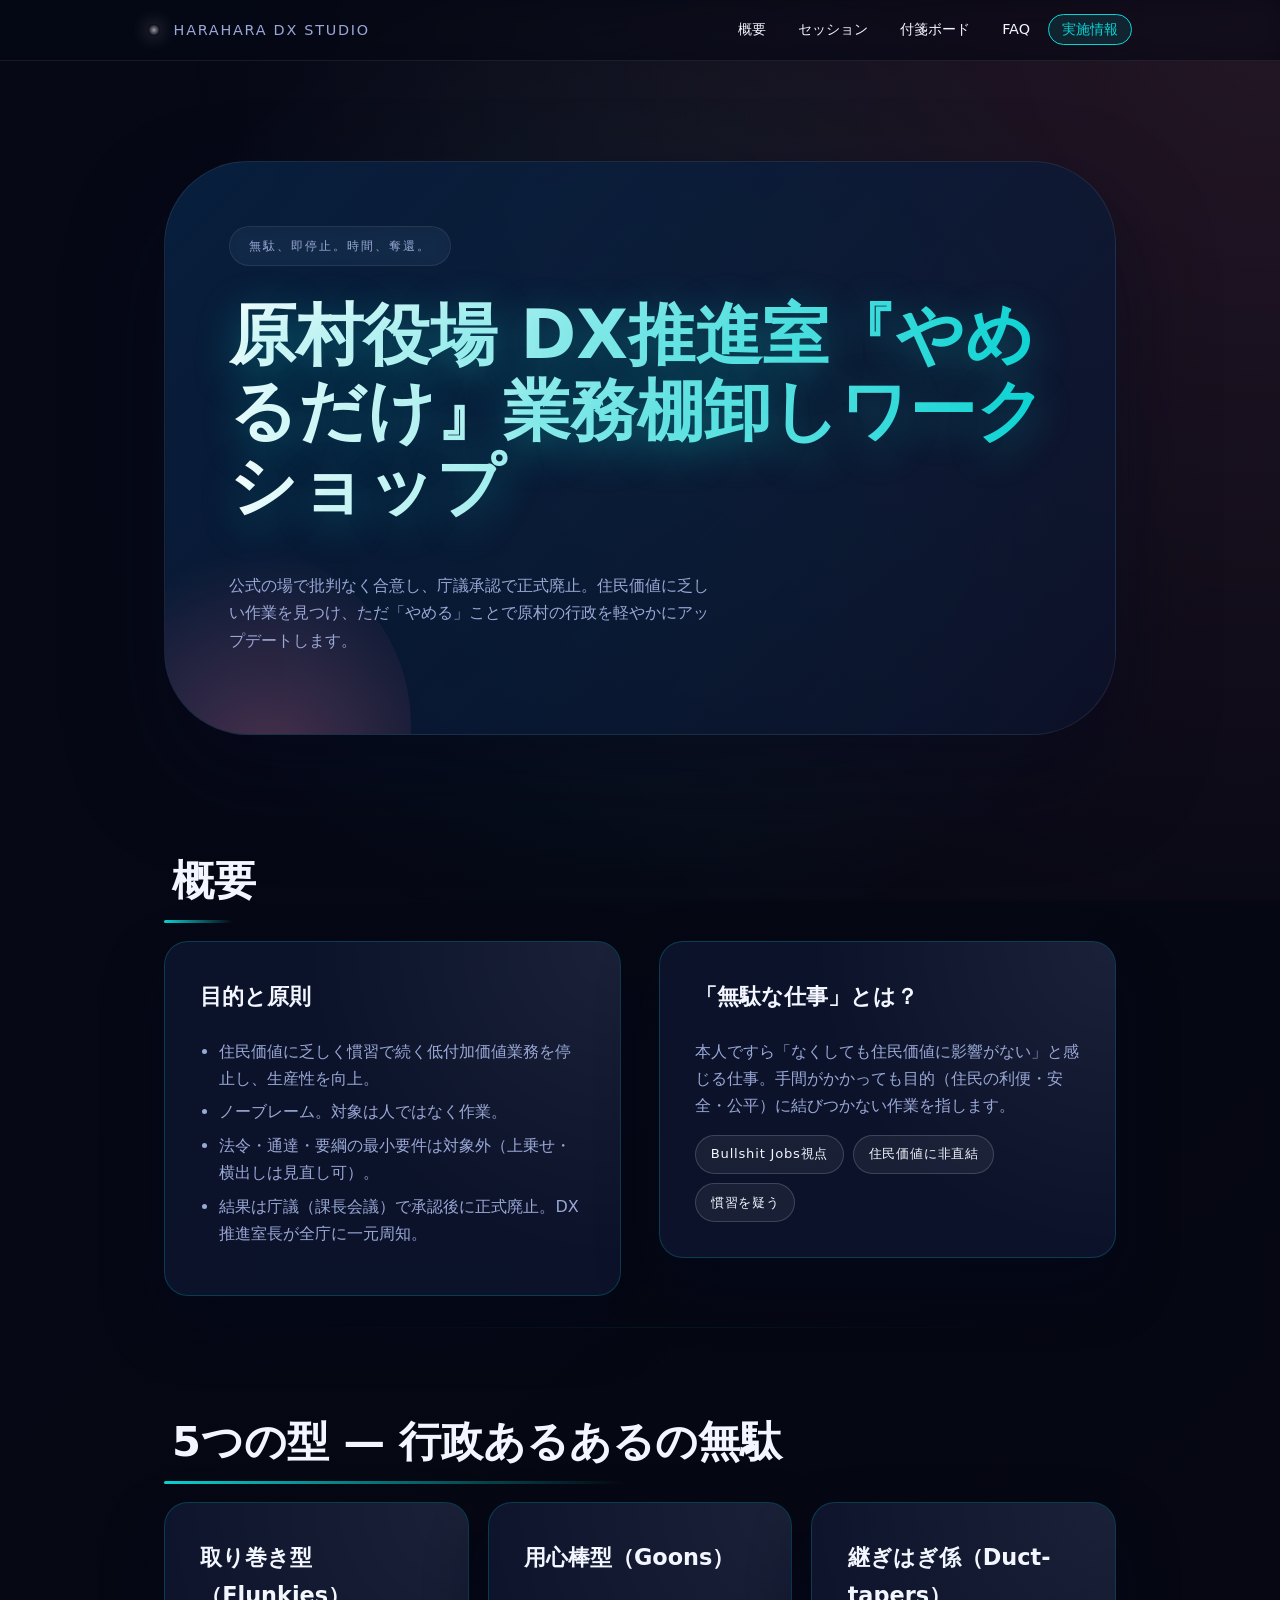
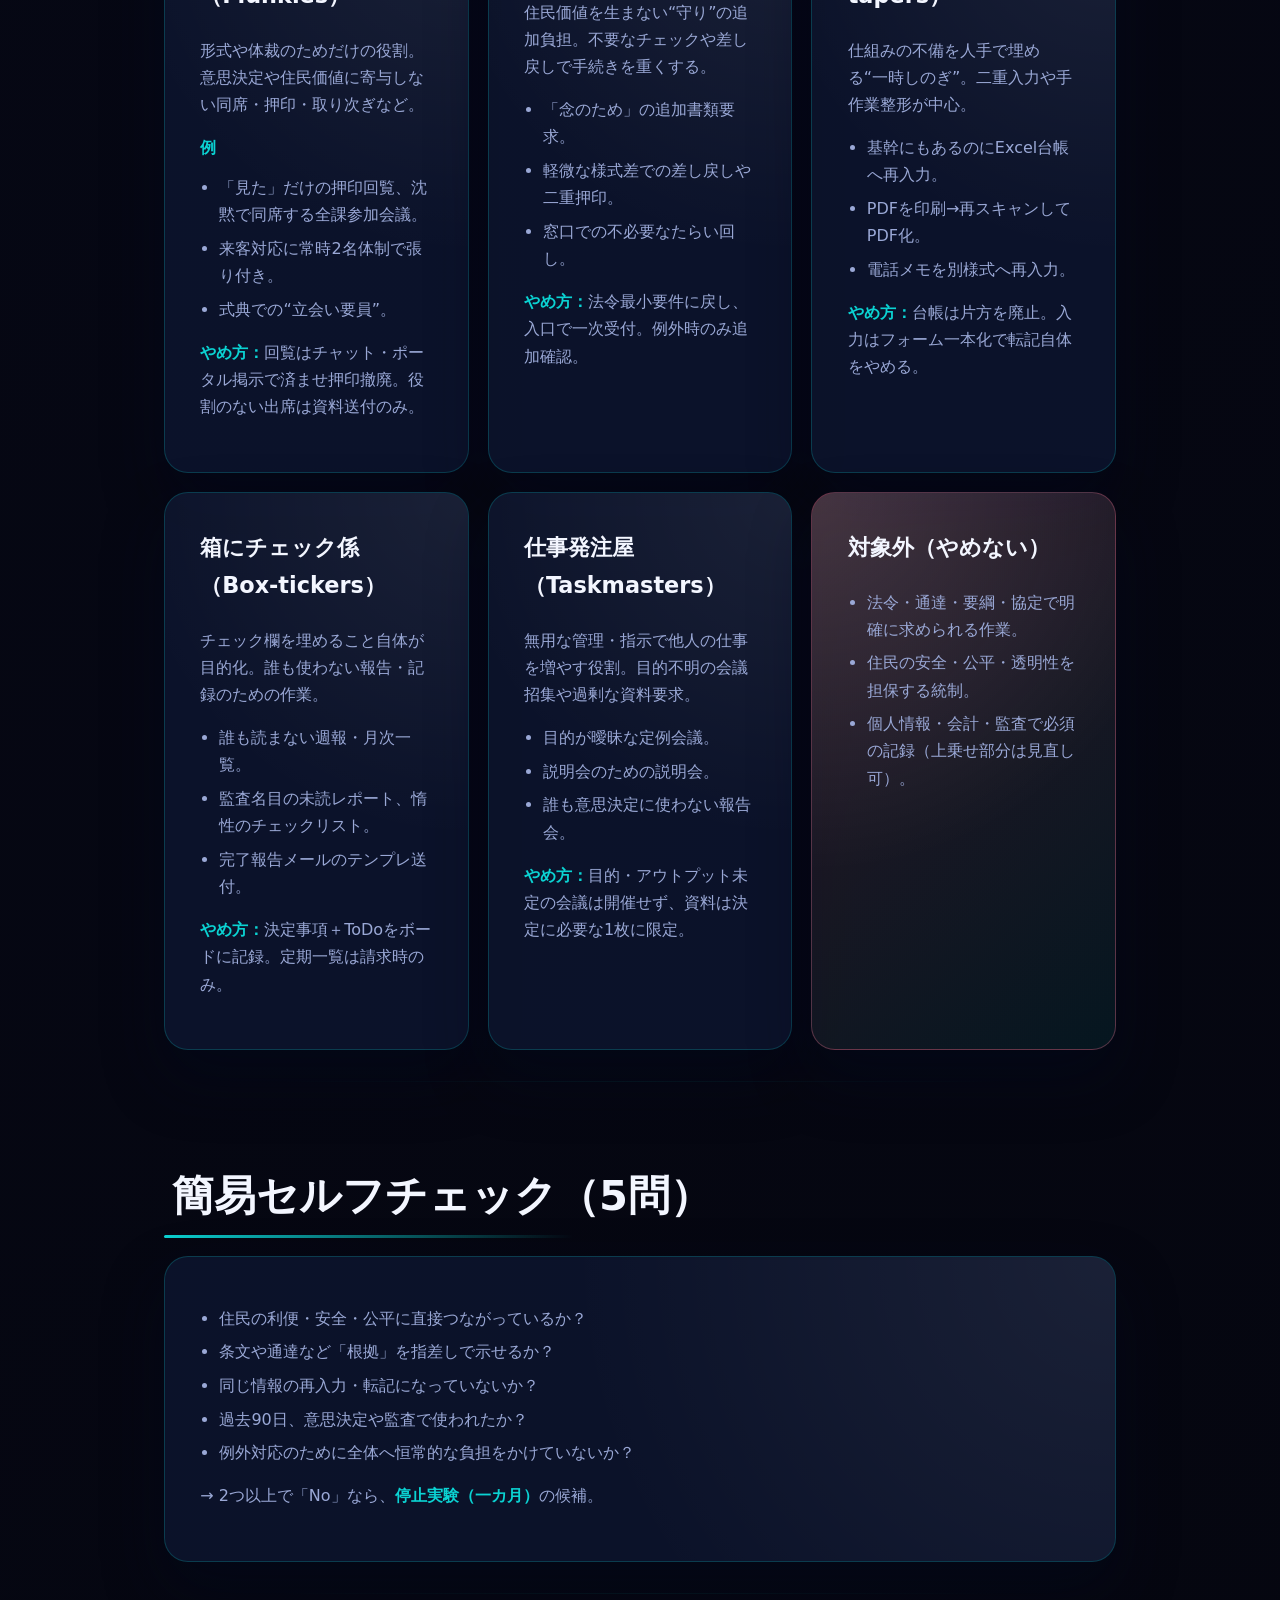
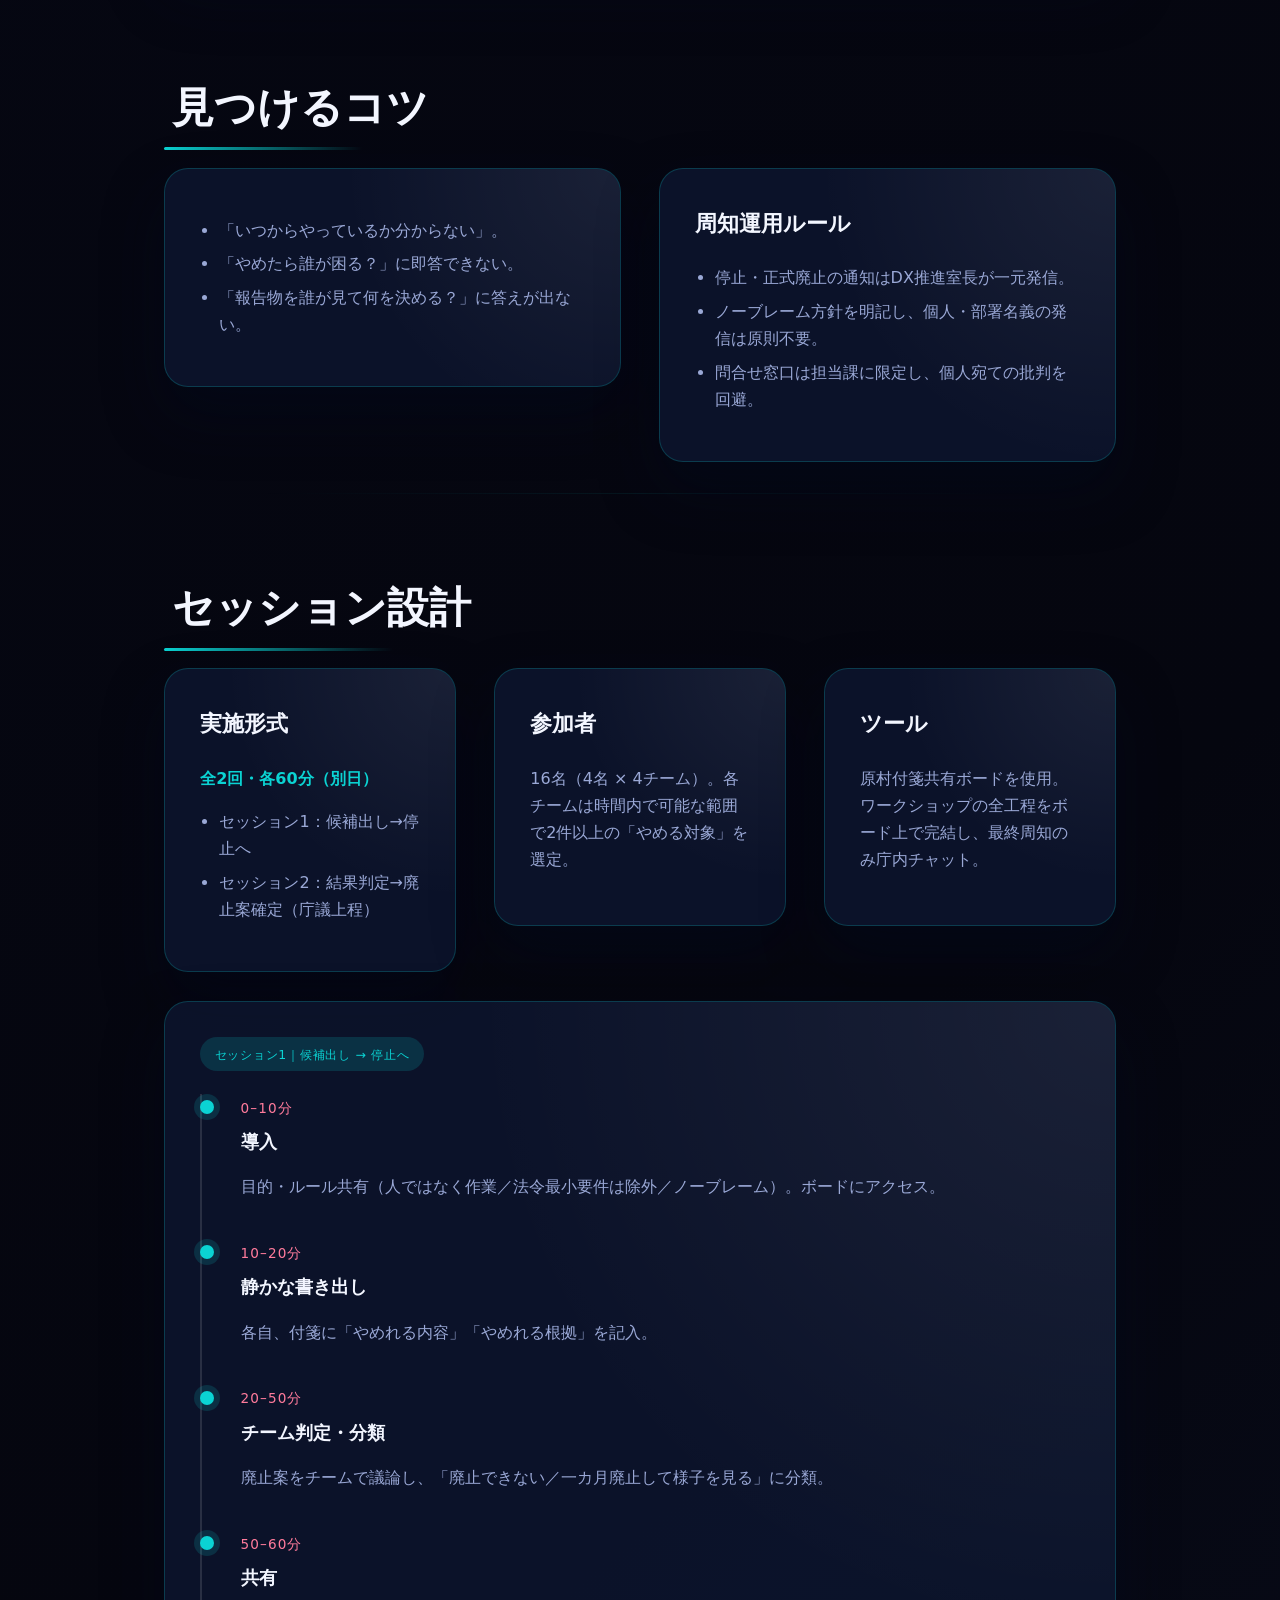
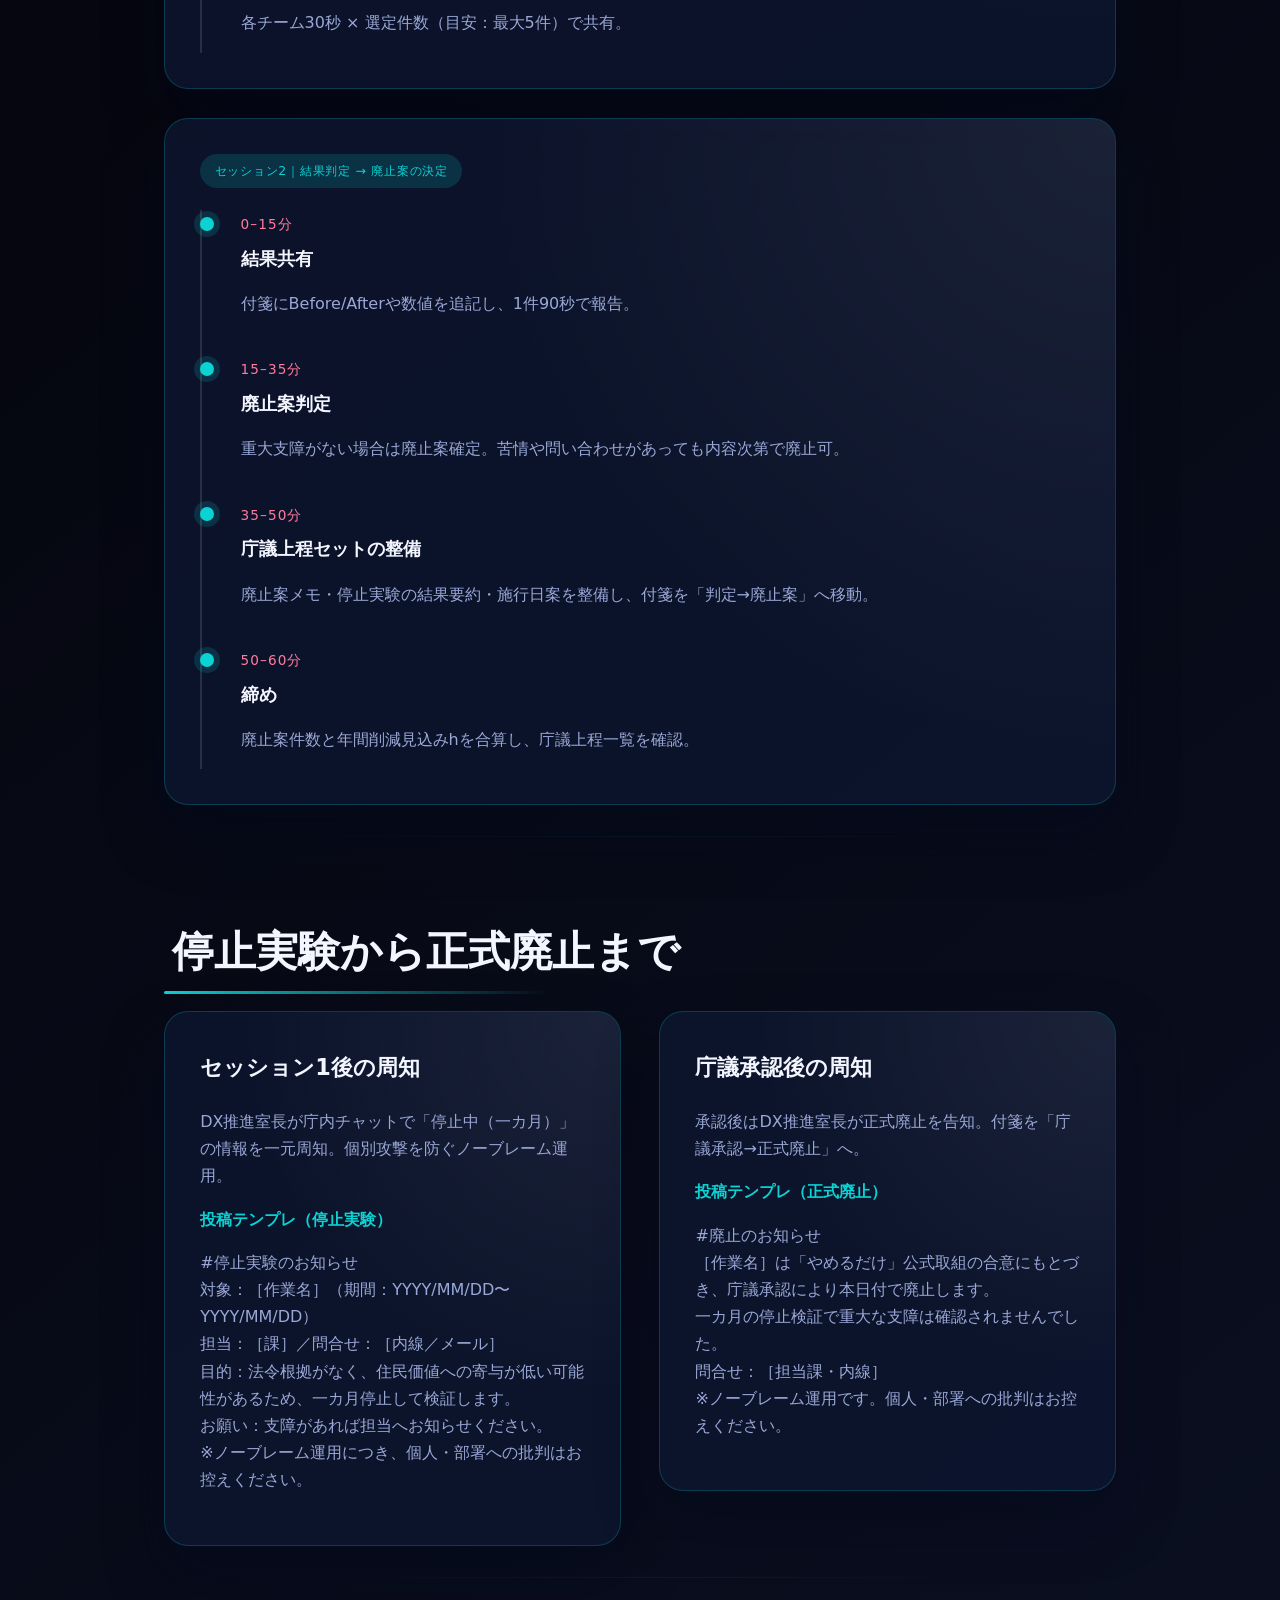
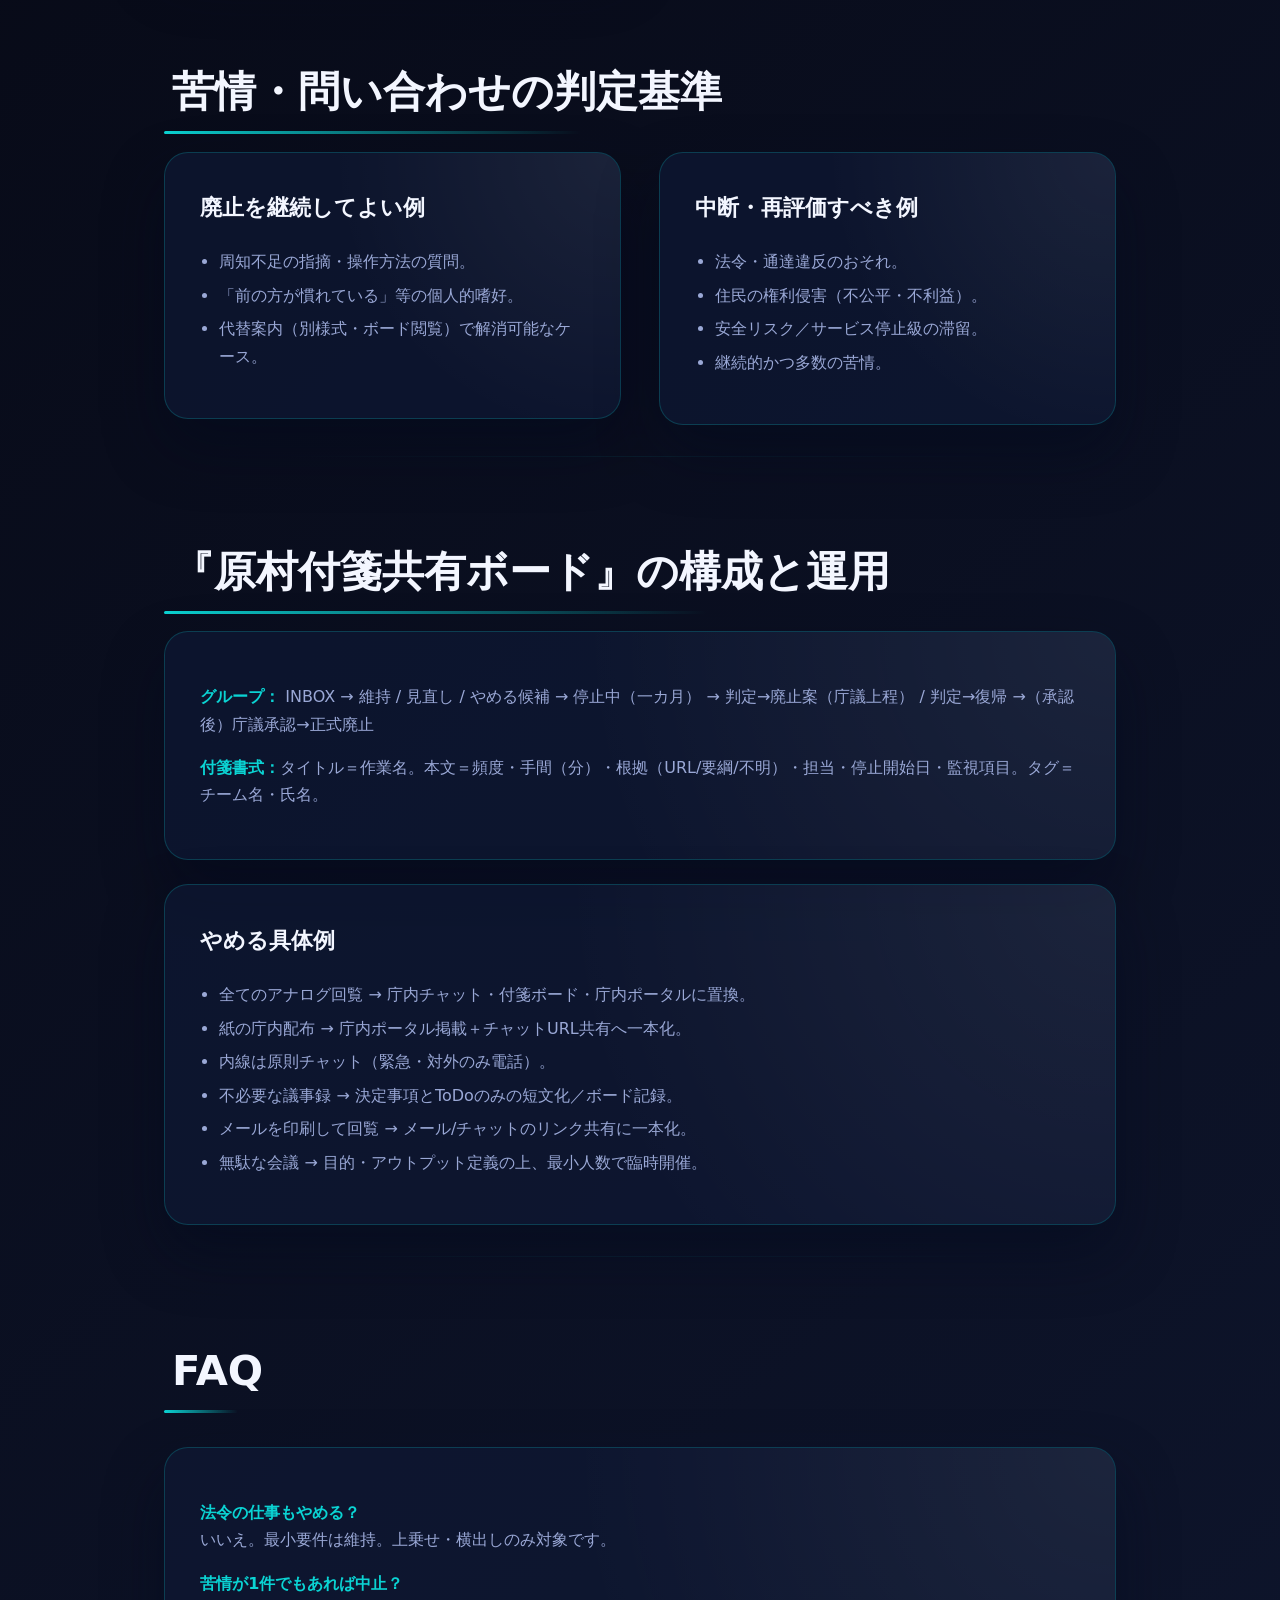
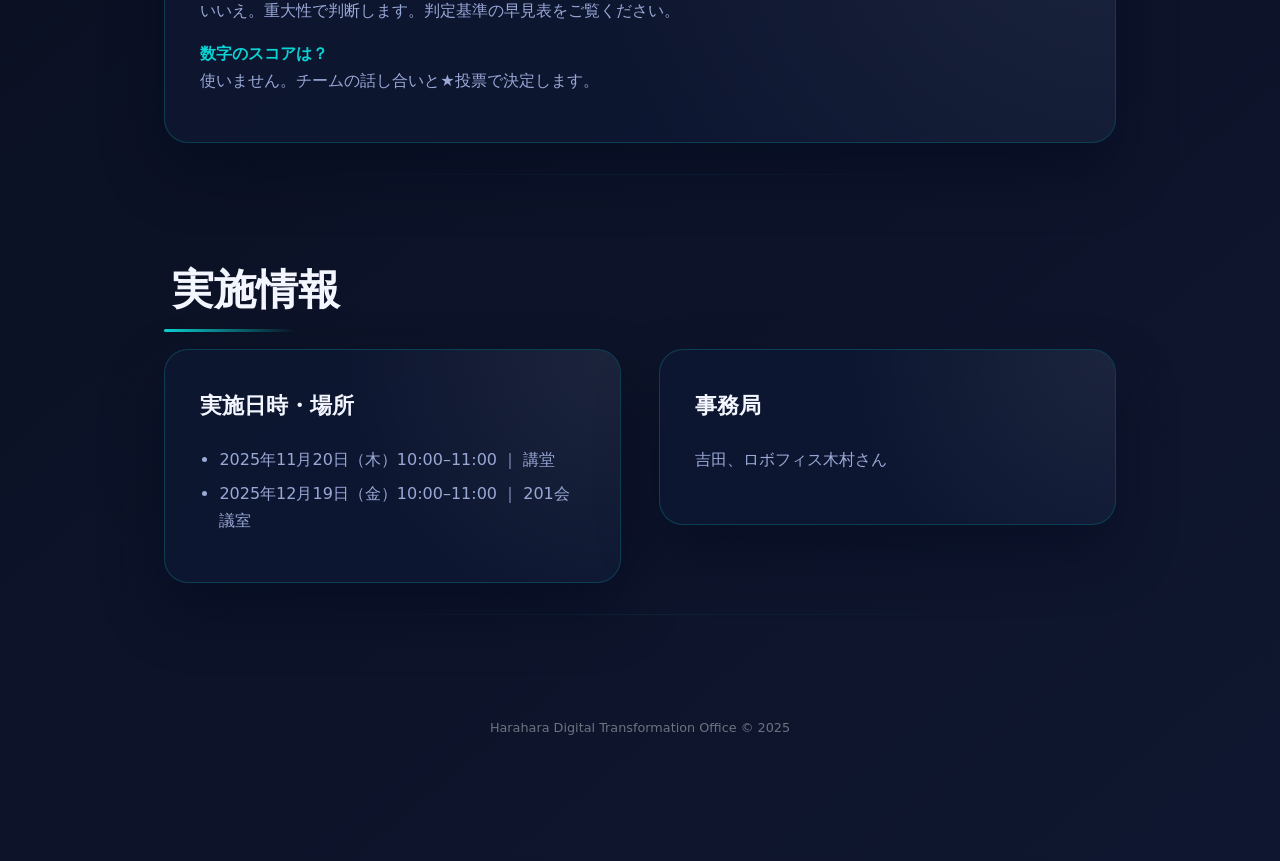
==== index.html @ 48c383c1 "Remove external font dependencies for offline use" ====
<!DOCTYPE html>
<html lang="ja">
<head>
  <meta charset="UTF-8" />
  <meta name="viewport" content="width=device-width, initial-scale=1.0" />
  <title>原村役場 DX推進室｜『やめるだけ』業務棚卸しワークショップ</title>
  <style>
    :root {
      color-scheme: light;
      --bg: #060816;
      --bg-alt: #0f1730;
      --accent: #0bd3d3;
      --accent-soft: rgba(11, 211, 211, 0.14);
      --highlight: #ff7b9c;
      --text-primary: #f3f6ff;
      --text-muted: #9aa8d6;
      --card-bg: rgba(14, 24, 52, 0.72);
      --card-border: rgba(11, 211, 211, 0.22);
      --section-gap: clamp(3rem, 6vw, 6rem);
      --glow: rgba(11, 211, 211, 0.35);
      --hero-radius: clamp(36px, 8vw, 84px);
      font-family: 'BIZ UDGothic', 'Noto Sans JP', 'Hiragino Sans', 'Hiragino Kaku Gothic ProN', 'Yu Gothic', 'YuGothic', 'Meiryo', system-ui, sans-serif;
    }

    * {
      box-sizing: border-box;
    }

    body {
      margin: 0;
      background: linear-gradient(140deg, var(--bg) 0%, #05060f 50%, var(--bg-alt) 100%);
      color: var(--text-primary);
      min-height: 100vh;
      line-height: 1.7;
      overflow-x: hidden;
      position: relative;
      scroll-behavior: smooth;
      isolation: isolate;
    }

    body::before,
    body::after {
      content: "";
      position: fixed;
      inset: 0;
      background: radial-gradient(circle at center, rgba(11, 211, 211, 0.16), transparent 65%);
      opacity: 0.6;
      pointer-events: none;
      animation: panGradient 28s ease-in-out infinite;
      mix-blend-mode: screen;
      z-index: -1;
    }

    body::after {
      background: radial-gradient(circle at top right, rgba(255, 123, 156, 0.2), transparent 70%);
      animation-direction: reverse;
    }

    header {
      position: sticky;
      top: 0;
      z-index: 30;
      backdrop-filter: blur(14px);
      background: rgba(5, 7, 20, 0.72);
      border-bottom: 1px solid rgba(255, 255, 255, 0.08);
      transition: background 0.4s ease;
    }

    header::after {
      content: "";
      position: absolute;
      left: 0;
      bottom: 0;
      height: 2px;
      width: var(--scroll-progress, 0%);
      background: linear-gradient(90deg, rgba(11, 211, 211, 0.5), rgba(255, 123, 156, 0.6));
      transition: width 0.2s ease;
    }

    .nav {
      max-width: 1080px;
      margin: 0 auto;
      padding: 1.1rem clamp(1.5rem, 4vw, 3rem);
      display: flex;
      justify-content: space-between;
      align-items: center;
      gap: 1.5rem;
      font-size: 0.9rem;
    }

    .nav span {
      letter-spacing: 0.12em;
      text-transform: uppercase;
      color: var(--text-muted);
      position: relative;
      padding-left: 1.6rem;
    }

    .nav span::before {
      content: "";
      position: absolute;
      width: 12px;
      height: 12px;
      border-radius: 50%;
      left: 0;
      top: 50%;
      transform: translateY(-50%);
      background: radial-gradient(circle, rgba(255, 255, 255, 0.6), transparent 70%);
      box-shadow: 0 0 18px rgba(255, 255, 255, 0.4);
      animation: pulse 3s ease-in-out infinite;
    }

    .nav a {
      color: var(--text-primary);
      text-decoration: none;
      border: 1px solid transparent;
      padding: 0.4rem 0.8rem;
      border-radius: 999px;
      position: relative;
      transition: border 0.3s, color 0.3s, background 0.3s, transform 0.3s;
    }

    .nav a:hover,
    .nav a:focus-visible,
    .nav a.active {
      border-color: var(--accent);
      background: rgba(11, 211, 211, 0.12);
      color: var(--accent);
      transform: translateY(-2px);
    }

    main {
      max-width: 1080px;
      margin: 0 auto;
      padding: clamp(2rem, 6vw, 4rem) clamp(1.5rem, 6vw, 4rem);
      position: relative;
    }

    .hero {
      display: grid;
      gap: 2rem;
      margin-top: clamp(1rem, 4vh, 3rem);
      padding: clamp(2.4rem, 6vw, 4rem);
      border-radius: var(--hero-radius);
      background: linear-gradient(135deg, rgba(8, 35, 68, 0.85), rgba(12, 20, 48, 0.65));
      border: 1px solid rgba(255, 255, 255, 0.08);
      box-shadow: 0 45px 90px rgba(5, 10, 30, 0.52);
      position: relative;
      overflow: hidden;
      isolation: isolate;
    }

    .hero::before,
    .hero::after {
      content: "";
      position: absolute;
      border-radius: 50%;
      filter: blur(0px);
      opacity: 0.65;
      z-index: -1;
      animation: orbFloat 16s ease-in-out infinite;
    }

    .hero::before {
      width: clamp(160px, 40vw, 320px);
      height: clamp(160px, 40vw, 320px);
      background: radial-gradient(circle at 30% 30%, rgba(11, 211, 211, 0.5), transparent 70%);
      top: -18%;
      right: -5%;
    }

    .hero::after {
      width: clamp(200px, 50vw, 360px);
      height: clamp(200px, 50vw, 360px);
      background: radial-gradient(circle at 60% 60%, rgba(255, 123, 156, 0.4), transparent 70%);
      bottom: -30%;
      left: -12%;
      animation-direction: reverse;
    }

    .hero h1 {
      font-size: clamp(2.6rem, 6vw, 4.2rem);
      line-height: 1.12;
      margin: 0;
      background: linear-gradient(90deg, #fff, var(--accent), #6ef9ff, #fff);
      background-clip: text;
      -webkit-background-clip: text;
      color: transparent;
      text-shadow: 0 10px 40px rgba(11, 211, 211, 0.38);
      background-size: 300%;
      animation: shimmer 12s ease-in-out infinite;
    }

    .hero p {
      max-width: 48ch;
      color: var(--text-muted);
    }

    .hero .tagline {
      display: inline-flex;
      align-items: center;
      gap: 0.8rem;
      padding: 0.55rem 1.2rem;
      border-radius: 999px;
      background: rgba(255, 255, 255, 0.04);
      border: 1px solid rgba(255, 255, 255, 0.08);
      width: fit-content;
      backdrop-filter: blur(6px);
      letter-spacing: 0.16em;
      font-size: 0.78rem;
      text-transform: uppercase;
      color: var(--text-muted);
      position: relative;
      overflow: hidden;
    }

    .hero .tagline::after {
      content: "";
      position: absolute;
      inset: 0;
      background: linear-gradient(120deg, transparent 0%, rgba(255, 255, 255, 0.3) 50%, transparent 100%);
      transform: translateX(-100%);
      animation: sweep 4s cubic-bezier(0.4, 0, 0.2, 1) infinite;
    }

    section {
      margin-top: var(--section-gap);
      position: relative;
    }

    section::before {
      content: "";
      position: absolute;
      inset: auto 10% -2rem 10%;
      height: 1px;
      background: linear-gradient(90deg, transparent, rgba(11, 211, 211, 0.2), transparent);
      opacity: 0.4;
    }

    section.hero::before {
      display: none;
    }

    section h2 {
      margin-bottom: 1.5rem;
      font-size: clamp(1.8rem, 4vw, 2.6rem);
      position: relative;
      display: inline-block;
      padding-left: clamp(0rem, 2vw, 0.5rem);
    }

    section h2::after {
      content: "";
      position: absolute;
      left: 0;
      bottom: -0.4rem;
      width: 75%;
      height: 3px;
      border-radius: 999px;
      background: linear-gradient(90deg, var(--accent), transparent);
    }

    .grid {
      display: grid;
      gap: clamp(1.4rem, 3vw, 2.4rem);
    }

    .two-col {
      grid-template-columns: repeat(auto-fit, minmax(280px, 1fr));
      align-items: start;
    }

    .card {
      background: var(--card-bg);
      border: 1px solid var(--card-border);
      border-radius: 24px;
      padding: clamp(1.6rem, 3vw, 2.2rem);
      box-shadow: 0 28px 60px rgba(3, 9, 28, 0.45);
      position: relative;
      overflow: hidden;
      isolation: isolate;
      transition: transform 0.6s cubic-bezier(0.22, 1, 0.36, 1), border-color 0.4s ease, box-shadow 0.6s ease;
    }

    .card::before {
      content: "";
      position: absolute;
      inset: 0;
      background: radial-gradient(circle at top right, rgba(255, 255, 255, 0.08), transparent 55%);
      opacity: 0.8;
      z-index: -1;
      transition: opacity 0.4s ease;
    }

    .card h3 {
      margin-top: 0;
      font-size: 1.4rem;
    }

    .card p,
    .card li {
      color: var(--text-muted);
    }

    .card:hover,
    .card:focus-within {
      transform: translateY(-8px);
      border-color: rgba(11, 211, 211, 0.4);
      box-shadow: 0 35px 80px rgba(4, 16, 45, 0.6);
    }

    .card:hover::before,
    .card:focus-within::before {
      opacity: 1;
    }

    .tagline strong,
    strong {
      color: var(--accent);
      font-weight: 700;
    }

    ul {
      padding-left: 1.2rem;
      margin: 0.8rem 0;
    }

    li + li {
      margin-top: 0.4rem;
    }

    .pill-list {
      display: flex;
      flex-wrap: wrap;
      gap: 0.6rem;
      margin-top: 1rem;
    }

    .pill {
      padding: 0.45rem 0.9rem;
      border-radius: 999px;
      border: 1px solid rgba(255, 255, 255, 0.16);
      background: rgba(255, 255, 255, 0.06);
      font-size: 0.82rem;
      color: var(--text-primary);
      letter-spacing: 0.06em;
    }

    .timeline {
      position: relative;
      padding-left: 1.8rem;
      border-left: 2px solid rgba(255, 255, 255, 0.12);
      display: grid;
      gap: 1.4rem;
    }

    .timeline-item h4 {
      margin: 0;
      font-size: 1.15rem;
    }

    .timeline-item time {
      display: inline-block;
      margin-bottom: 0.4rem;
      color: var(--highlight);
      font-size: 0.85rem;
      letter-spacing: 0.08em;
    }

    .timeline-item::before {
      content: "";
      position: absolute;
      left: calc(-1.95rem);
      margin-top: 0.4rem;
      width: 14px;
      height: 14px;
      border-radius: 50%;
      background: var(--accent);
      box-shadow: 0 0 0 6px rgba(11, 211, 211, 0.15);
    }

    .timeline-item {
      position: relative;
      padding-left: 0.6rem;
    }

    .highlight-card {
      border: 1px solid rgba(255, 123, 156, 0.3);
      background: linear-gradient(140deg, rgba(255, 123, 156, 0.15), rgba(11, 211, 211, 0.08));
    }

    .highlight-card::before {
      background: radial-gradient(circle at top left, rgba(255, 255, 255, 0.16), transparent 60%);
    }

    .list-grid {
      display: grid;
      gap: 1.2rem;
      grid-template-columns: repeat(auto-fit, minmax(260px, 1fr));
    }

    .badge {
      display: inline-flex;
      align-items: center;
      gap: 0.5rem;
      background: rgba(11, 211, 211, 0.16);
      color: var(--accent);
      border-radius: 999px;
      padding: 0.4rem 0.9rem;
      font-size: 0.78rem;
      letter-spacing: 0.06em;
      text-transform: uppercase;
    }

    .faq dt {
      font-weight: 600;
      color: var(--accent);
      margin-top: 1rem;
    }

    .faq dd {
      margin-left: 0;
      color: var(--text-muted);
      margin-bottom: 0.8rem;
    }

    .reveal {
      opacity: 0;
      transform: translateY(24px) scale(0.98);
      transition: opacity 0.8s ease, transform 0.8s ease;
    }

    .reveal.show {
      opacity: 1;
      transform: translateY(0) scale(1);
    }

    .footer {
      margin-top: var(--section-gap);
      padding: 2.8rem 0;
      text-align: center;
      color: rgba(255, 255, 255, 0.4);
      font-size: 0.8rem;
    }

    @keyframes shimmer {
      0% {
        background-position: 0% 50%;
      }
      50% {
        background-position: 100% 50%;
      }
      100% {
        background-position: 0% 50%;
      }
    }

    @keyframes sweep {
      0%,
      70% {
        transform: translateX(-100%);
      }
      80% {
        transform: translateX(0%);
      }
      100% {
        transform: translateX(100%);
      }
    }

    @keyframes pulse {
      0%,
      100% {
        transform: translateY(-50%) scale(1);
        opacity: 0.85;
      }
      50% {
        transform: translateY(-50%) scale(1.25);
        opacity: 1;
      }
    }

    @keyframes orbFloat {
      0%,
      100% {
        transform: translate3d(0, 0, 0) scale(1);
      }
      40% {
        transform: translate3d(6%, -4%, 0) scale(1.05);
      }
      70% {
        transform: translate3d(-4%, 6%, 0) scale(0.95);
      }
    }

    @keyframes panGradient {
      0% {
        transform: translate3d(-6%, -4%, 0) scale(1.05);
        opacity: 0.45;
      }
      50% {
        transform: translate3d(6%, 3%, 0) scale(1.1);
        opacity: 0.7;
      }
      100% {
        transform: translate3d(-4%, 5%, 0) scale(1.04);
        opacity: 0.5;
      }
    }

    @media (max-width: 640px) {
      header {
        position: static;
      }
      .nav {
        flex-direction: column;
        align-items: flex-start;
      }
      .timeline {
        border-left: none;
        padding-left: 0;
      }
      .timeline-item::before {
        display: none;
      }
    }

    @media (prefers-reduced-motion: reduce) {
      *,
      *::before,
      *::after {
        animation-duration: 0.01ms !important;
        animation-iteration-count: 1 !important;
        transition-duration: 0.01ms !important;
        scroll-behavior: auto !important;
      }
    }
  </style>
</head>
<body>
  <header>
    <div class="nav">
      <span>Harahara DX Studio</span>
      <nav>
        <a href="#overview">概要</a>
        <a href="#sessions">セッション</a>
        <a href="#board">付箋ボード</a>
        <a href="#faq">FAQ</a>
        <a href="#details">実施情報</a>
      </nav>
    </div>
  </header>
  <main>
    <section class="hero reveal" aria-labelledby="hero-title">
      <div class="tagline">無駄、即停止。時間、奪還。</div>
      <h1 id="hero-title">原村役場 DX推進室『やめるだけ』業務棚卸しワークショップ</h1>
      <p>公式の場で批判なく合意し、庁議承認で正式廃止。住民価値に乏しい作業を見つけ、ただ「やめる」ことで原村の行政を軽やかにアップデートします。</p>
    </section>

    <section id="overview">
      <h2>概要</h2>
      <div class="grid two-col">
        <article class="card reveal">
          <h3>目的と原則</h3>
          <ul>
            <li>住民価値に乏しく慣習で続く低付加価値業務を停止し、生産性を向上。</li>
            <li>ノーブレーム。対象は人ではなく作業。</li>
            <li>法令・通達・要綱の最小要件は対象外（上乗せ・横出しは見直し可）。</li>
            <li>結果は庁議（課長会議）で承認後に正式廃止。DX推進室長が全庁に一元周知。</li>
          </ul>
        </article>
        <article class="card reveal">
          <h3>「無駄な仕事」とは？</h3>
          <p>本人ですら「なくしても住民価値に影響がない」と感じる仕事。手間がかかっても目的（住民の利便・安全・公平）に結びつかない作業を指します。</p>
          <div class="pill-list">
            <div class="pill">Bullshit Jobs視点</div>
            <div class="pill">住民価値に非直結</div>
            <div class="pill">慣習を疑う</div>
          </div>
        </article>
      </div>
    </section>

    <section>
      <h2>5つの型 — 行政あるあるの無駄</h2>
      <div class="list-grid">
        <article class="card reveal">
          <h3>取り巻き型（Flunkies）</h3>
          <p>形式や体裁のためだけの役割。意思決定や住民価値に寄与しない同席・押印・取り次ぎなど。</p>
          <strong>例</strong>
          <ul>
            <li>「見た」だけの押印回覧、沈黙で同席する全課参加会議。</li>
            <li>来客対応に常時2名体制で張り付き。</li>
            <li>式典での“立会い要員”。</li>
          </ul>
          <p><strong>やめ方：</strong>回覧はチャット・ポータル掲示で済ませ押印撤廃。役割のない出席は資料送付のみ。</p>
        </article>
        <article class="card reveal">
          <h3>用心棒型（Goons）</h3>
          <p>住民価値を生まない“守り”の追加負担。不要なチェックや差し戻しで手続きを重くする。</p>
          <ul>
            <li>「念のため」の追加書類要求。</li>
            <li>軽微な様式差での差し戻しや二重押印。</li>
            <li>窓口での不必要なたらい回し。</li>
          </ul>
          <p><strong>やめ方：</strong>法令最小要件に戻し、入口で一次受付。例外時のみ追加確認。</p>
        </article>
        <article class="card reveal">
          <h3>継ぎはぎ係（Duct-tapers）</h3>
          <p>仕組みの不備を人手で埋める“一時しのぎ”。二重入力や手作業整形が中心。</p>
          <ul>
            <li>基幹にもあるのにExcel台帳へ再入力。</li>
            <li>PDFを印刷→再スキャンしてPDF化。</li>
            <li>電話メモを別様式へ再入力。</li>
          </ul>
          <p><strong>やめ方：</strong>台帳は片方を廃止。入力はフォーム一本化で転記自体をやめる。</p>
        </article>
        <article class="card reveal">
          <h3>箱にチェック係（Box-tickers）</h3>
          <p>チェック欄を埋めること自体が目的化。誰も使わない報告・記録のための作業。</p>
          <ul>
            <li>誰も読まない週報・月次一覧。</li>
            <li>監査名目の未読レポート、惰性のチェックリスト。</li>
            <li>完了報告メールのテンプレ送付。</li>
          </ul>
          <p><strong>やめ方：</strong>決定事項＋ToDoをボードに記録。定期一覧は請求時のみ。</p>
        </article>
        <article class="card reveal">
          <h3>仕事発注屋（Taskmasters）</h3>
          <p>無用な管理・指示で他人の仕事を増やす役割。目的不明の会議招集や過剰な資料要求。</p>
          <ul>
            <li>目的が曖昧な定例会議。</li>
            <li>説明会のための説明会。</li>
            <li>誰も意思決定に使わない報告会。</li>
          </ul>
          <p><strong>やめ方：</strong>目的・アウトプット未定の会議は開催せず、資料は決定に必要な1枚に限定。</p>
        </article>
        <article class="card highlight-card reveal">
          <h3>対象外（やめない）</h3>
          <ul>
            <li>法令・通達・要綱・協定で明確に求められる作業。</li>
            <li>住民の安全・公平・透明性を担保する統制。</li>
            <li>個人情報・会計・監査で必須の記録（上乗せ部分は見直し可）。</li>
          </ul>
        </article>
      </div>
    </section>

    <section>
      <h2>簡易セルフチェック（5問）</h2>
      <article class="card reveal">
        <ul>
          <li>住民の利便・安全・公平に直接つながっているか？</li>
          <li>条文や通達など「根拠」を指差しで示せるか？</li>
          <li>同じ情報の再入力・転記になっていないか？</li>
          <li>過去90日、意思決定や監査で使われたか？</li>
          <li>例外対応のために全体へ恒常的な負担をかけていないか？</li>
        </ul>
        <p>→ 2つ以上で「No」なら、<strong>停止実験（一カ月）</strong>の候補。</p>
      </article>
    </section>

    <section>
      <h2>見つけるコツ</h2>
      <div class="grid two-col">
        <article class="card reveal">
          <ul>
            <li>「いつからやっているか分からない」。</li>
            <li>「やめたら誰が困る？」に即答できない。</li>
            <li>「報告物を誰が見て何を決める？」に答えが出ない。</li>
          </ul>
        </article>
        <article class="card reveal">
          <h3>周知運用ルール</h3>
          <ul>
            <li>停止・正式廃止の通知はDX推進室長が一元発信。</li>
            <li>ノーブレーム方針を明記し、個人・部署名義の発信は原則不要。</li>
            <li>問合せ窓口は担当課に限定し、個人宛ての批判を回避。</li>
          </ul>
        </article>
      </div>
    </section>

    <section id="sessions">
      <h2>セッション設計</h2>
      <div class="grid two-col">
        <article class="card reveal">
          <h3>実施形式</h3>
          <p><strong>全2回・各60分（別日）</strong></p>
          <ul>
            <li>セッション1：候補出し→停止へ</li>
            <li>セッション2：結果判定→廃止案確定（庁議上程）</li>
          </ul>
        </article>
        <article class="card reveal">
          <h3>参加者</h3>
          <p>16名（4名 × 4チーム）。各チームは時間内で可能な範囲で2件以上の「やめる対象」を選定。</p>
        </article>
        <article class="card reveal">
          <h3>ツール</h3>
          <p>原村付箋共有ボードを使用。ワークショップの全工程をボード上で完結し、最終周知のみ庁内チャット。</p>
        </article>
      </div>

      <div class="card reveal" style="margin-top:1.8rem;">
        <div class="badge">セッション1｜候補出し → 停止へ</div>
        <div class="timeline" style="margin-top:1.4rem;">
          <div class="timeline-item">
            <time>0–10分</time>
            <h4>導入</h4>
            <p>目的・ルール共有（人ではなく作業／法令最小要件は除外／ノーブレーム）。ボードにアクセス。</p>
          </div>
          <div class="timeline-item">
            <time>10–20分</time>
            <h4>静かな書き出し</h4>
            <p>各自、付箋に「やめれる内容」「やめれる根拠」を記入。</p>
          </div>
          <div class="timeline-item">
            <time>20–50分</time>
            <h4>チーム判定・分類</h4>
            <p>廃止案をチームで議論し、「廃止できない／一カ月廃止して様子を見る」に分類。</p>
          </div>
          <div class="timeline-item">
            <time>50–60分</time>
            <h4>共有</h4>
            <p>各チーム30秒 × 選定件数（目安：最大5件）で共有。</p>
          </div>
        </div>
      </div>

      <div class="card reveal" style="margin-top:1.8rem;">
        <div class="badge">セッション2｜結果判定 → 廃止案の決定</div>
        <div class="timeline" style="margin-top:1.4rem;">
          <div class="timeline-item">
            <time>0–15分</time>
            <h4>結果共有</h4>
            <p>付箋にBefore/Afterや数値を追記し、1件90秒で報告。</p>
          </div>
          <div class="timeline-item">
            <time>15–35分</time>
            <h4>廃止案判定</h4>
            <p>重大支障がない場合は廃止案確定。苦情や問い合わせがあっても内容次第で廃止可。</p>
          </div>
          <div class="timeline-item">
            <time>35–50分</time>
            <h4>庁議上程セットの整備</h4>
            <p>廃止案メモ・停止実験の結果要約・施行日案を整備し、付箋を「判定→廃止案」へ移動。</p>
          </div>
          <div class="timeline-item">
            <time>50–60分</time>
            <h4>締め</h4>
            <p>廃止案件数と年間削減見込みhを合算し、庁議上程一覧を確認。</p>
          </div>
        </div>
      </div>
    </section>

    <section>
      <h2>停止実験から正式廃止まで</h2>
      <div class="grid two-col">
        <article class="card reveal">
          <h3>セッション1後の周知</h3>
          <p>DX推進室長が庁内チャットで「停止中（一カ月）」の情報を一元周知。個別攻撃を防ぐノーブレーム運用。</p>
          <p><strong>投稿テンプレ（停止実験）</strong></p>
          <p>#停止実験のお知らせ<br />対象：［作業名］（期間：YYYY/MM/DD〜YYYY/MM/DD）<br />担当：［課］／問合せ：［内線／メール］<br />目的：法令根拠がなく、住民価値への寄与が低い可能性があるため、一カ月停止して検証します。<br />お願い：支障があれば担当へお知らせください。<br />※ノーブレーム運用につき、個人・部署への批判はお控えください。</p>
        </article>
        <article class="card reveal">
          <h3>庁議承認後の周知</h3>
          <p>承認後はDX推進室長が正式廃止を告知。付箋を「庁議承認→正式廃止」へ。</p>
          <p><strong>投稿テンプレ（正式廃止）</strong></p>
          <p>#廃止のお知らせ<br />［作業名］は「やめるだけ」公式取組の合意にもとづき、庁議承認により本日付で廃止します。<br />一カ月の停止検証で重大な支障は確認されませんでした。<br />問合せ：［担当課・内線］<br />※ノーブレーム運用です。個人・部署への批判はお控えください。</p>
        </article>
      </div>
    </section>

    <section>
      <h2>苦情・問い合わせの判定基準</h2>
      <div class="grid two-col">
        <article class="card reveal">
          <h3>廃止を継続してよい例</h3>
          <ul>
            <li>周知不足の指摘・操作方法の質問。</li>
            <li>「前の方が慣れている」等の個人的嗜好。</li>
            <li>代替案内（別様式・ボード閲覧）で解消可能なケース。</li>
          </ul>
        </article>
        <article class="card reveal">
          <h3>中断・再評価すべき例</h3>
          <ul>
            <li>法令・通達違反のおそれ。</li>
            <li>住民の権利侵害（不公平・不利益）。</li>
            <li>安全リスク／サービス停止級の滞留。</li>
            <li>継続的かつ多数の苦情。</li>
          </ul>
        </article>
      </div>
    </section>

    <section id="board">
      <h2>『原村付箋共有ボード』の構成と運用</h2>
      <div class="card reveal">
        <p><strong>グループ：</strong> INBOX → 維持 / 見直し / やめる候補 → 停止中（一カ月） → 判定→廃止案（庁議上程） / 判定→復帰 →（承認後）庁議承認→正式廃止</p>
        <p><strong>付箋書式：</strong>タイトル＝作業名。本文＝頻度・手間（分）・根拠（URL/要綱/不明）・担当・停止開始日・監視項目。タグ＝チーム名・氏名。</p>
      </div>
      <div class="card reveal" style="margin-top:1.5rem;">
        <h3>やめる具体例</h3>
        <ul>
          <li>全てのアナログ回覧 → 庁内チャット・付箋ボード・庁内ポータルに置換。</li>
          <li>紙の庁内配布 → 庁内ポータル掲載＋チャットURL共有へ一本化。</li>
          <li>内線は原則チャット（緊急・対外のみ電話）。</li>
          <li>不必要な議事録 → 決定事項とToDoのみの短文化／ボード記録。</li>
          <li>メールを印刷して回覧 → メール/チャットのリンク共有に一本化。</li>
          <li>無駄な会議 → 目的・アウトプット定義の上、最小人数で臨時開催。</li>
        </ul>
      </div>
    </section>

    <section id="faq">
      <h2>FAQ</h2>
      <dl class="faq card reveal">
        <dt>法令の仕事もやめる？</dt>
        <dd>いいえ。最小要件は維持。上乗せ・横出しのみ対象です。</dd>
        <dt>苦情が1件でもあれば中止？</dt>
        <dd>いいえ。重大性で判断します。判定基準の早見表をご覧ください。</dd>
        <dt>数字のスコアは？</dt>
        <dd>使いません。チームの話し合いと★投票で決定します。</dd>
      </dl>
    </section>

    <section id="details">
      <h2>実施情報</h2>
      <div class="grid two-col">
        <article class="card reveal">
          <h3>実施日時・場所</h3>
          <ul>
            <li>2025年11月20日（木）10:00–11:00 ｜ 講堂</li>
            <li>2025年12月19日（金）10:00–11:00 ｜ 201会議室</li>
          </ul>
        </article>
        <article class="card reveal">
          <h3>事務局</h3>
          <p>吉田、ロボフィス木村さん</p>
        </article>
      </div>
    </section>

    <footer class="footer">
      <p>Harahara Digital Transformation Office © 2025</p>
    </footer>
  </main>
  <script>
    const revealObserver = new IntersectionObserver(
      (entries) => {
        entries.forEach((entry) => {
          if (entry.isIntersecting) {
            entry.target.classList.add('show');
            revealObserver.unobserve(entry.target);
          }
        });
      },
      {
        threshold: 0.25,
        rootMargin: '0px 0px -10% 0px',
      }
    );

    document.querySelectorAll('.reveal').forEach((element) => {
      revealObserver.observe(element);
    });

    const navLinks = Array.from(document.querySelectorAll('header nav a'));
    const sections = navLinks
      .map((link) => document.querySelector(link.getAttribute('href')))
      .filter(Boolean);

    const activeObserver = new IntersectionObserver(
      (entries) => {
        entries.forEach((entry) => {
          const id = entry.target.getAttribute('id');
          const link = navLinks.find((anchor) => anchor.getAttribute('href') === `#${id}`);
          if (!link) return;
          if (entry.isIntersecting) {
            navLinks.forEach((anchor) => anchor.classList.remove('active'));
            link.classList.add('active');
          }
        });
      },
      { threshold: 0.55 }
    );

    sections.forEach((section) => activeObserver.observe(section));

    const header = document.querySelector('header');
    const root = document.documentElement;

    const setProgress = () => {
      const scrollable = root.scrollHeight - window.innerHeight;
      const progress = scrollable > 0 ? (window.scrollY / scrollable) * 100 : 0;
      root.style.setProperty('--scroll-progress', `${progress}%`);
    };

    const updateHeader = () => {
      header.style.background = window.scrollY > 32 ? 'rgba(5, 7, 20, 0.9)' : 'rgba(5, 7, 20, 0.72)';
      setProgress();
    };

    updateHeader();
    window.addEventListener('scroll', updateHeader, { passive: true });
    window.addEventListener('resize', setProgress);
  </script>
</body>
</html>
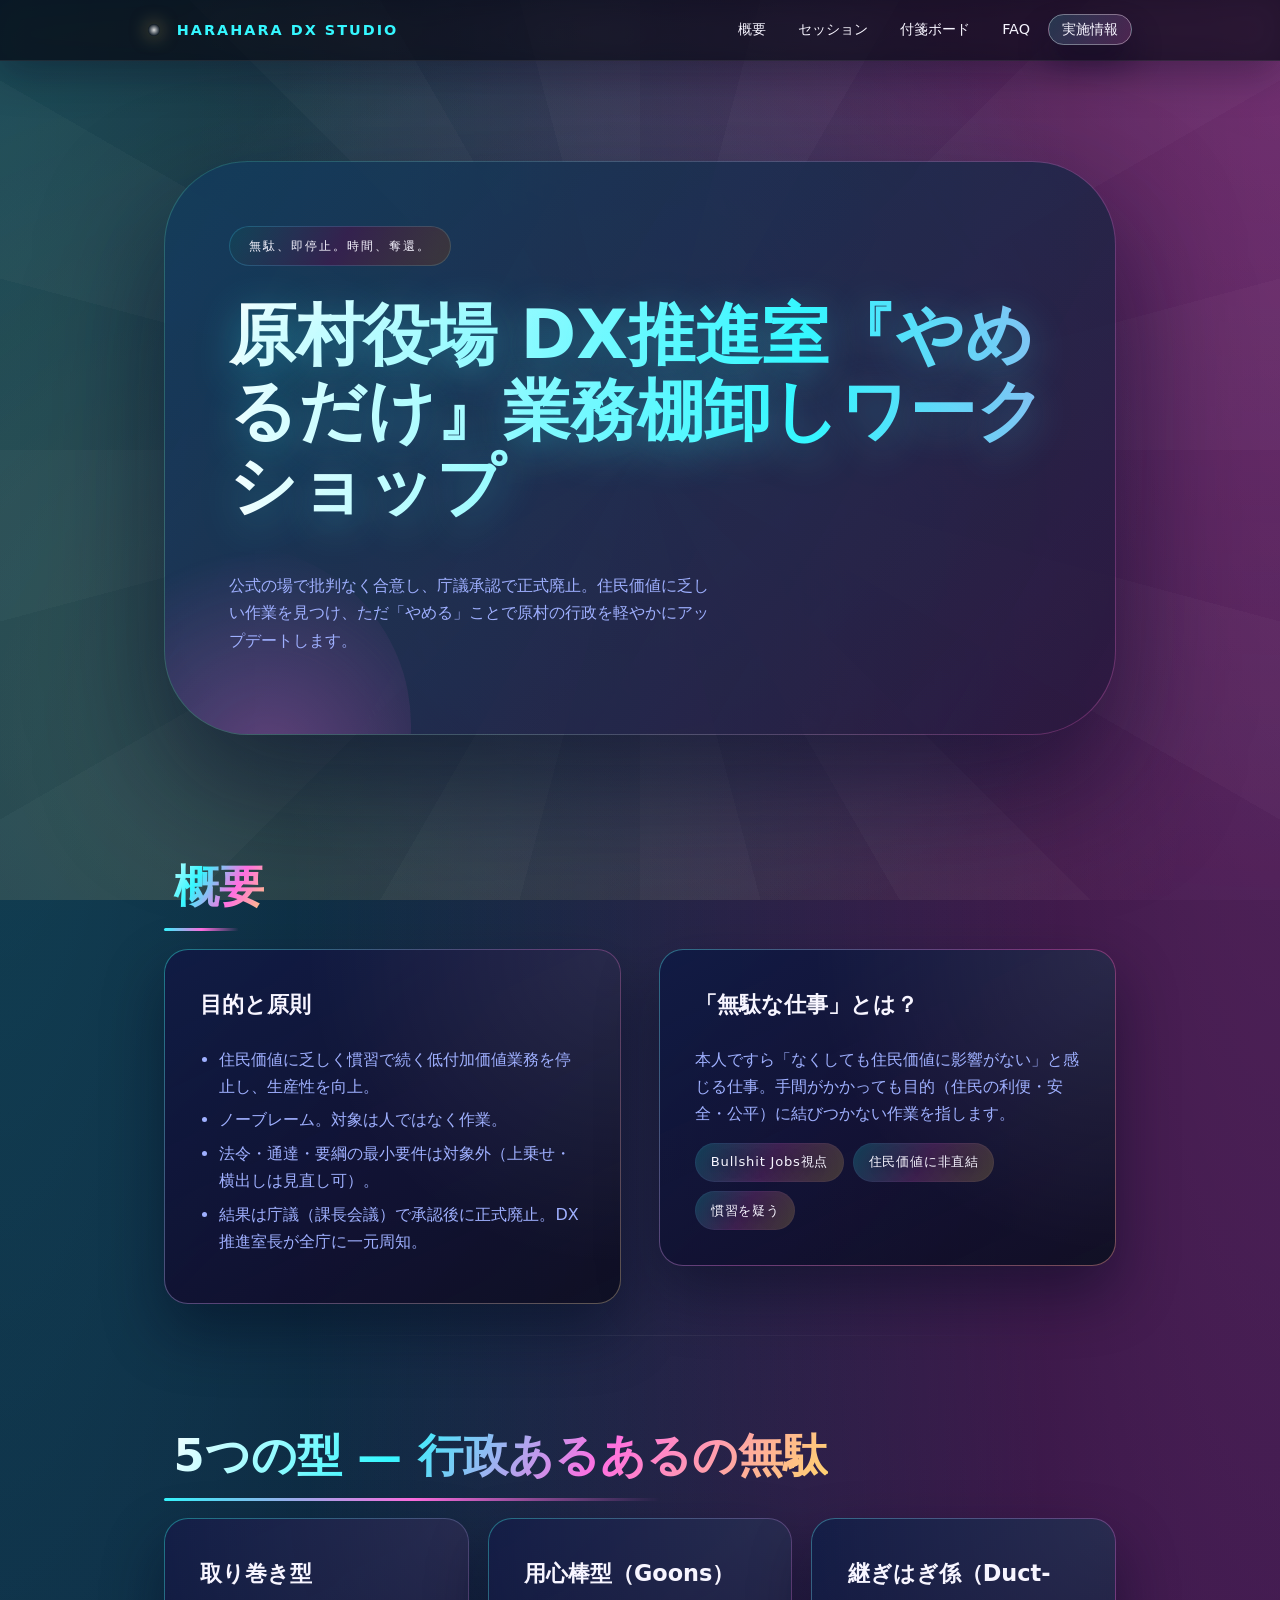
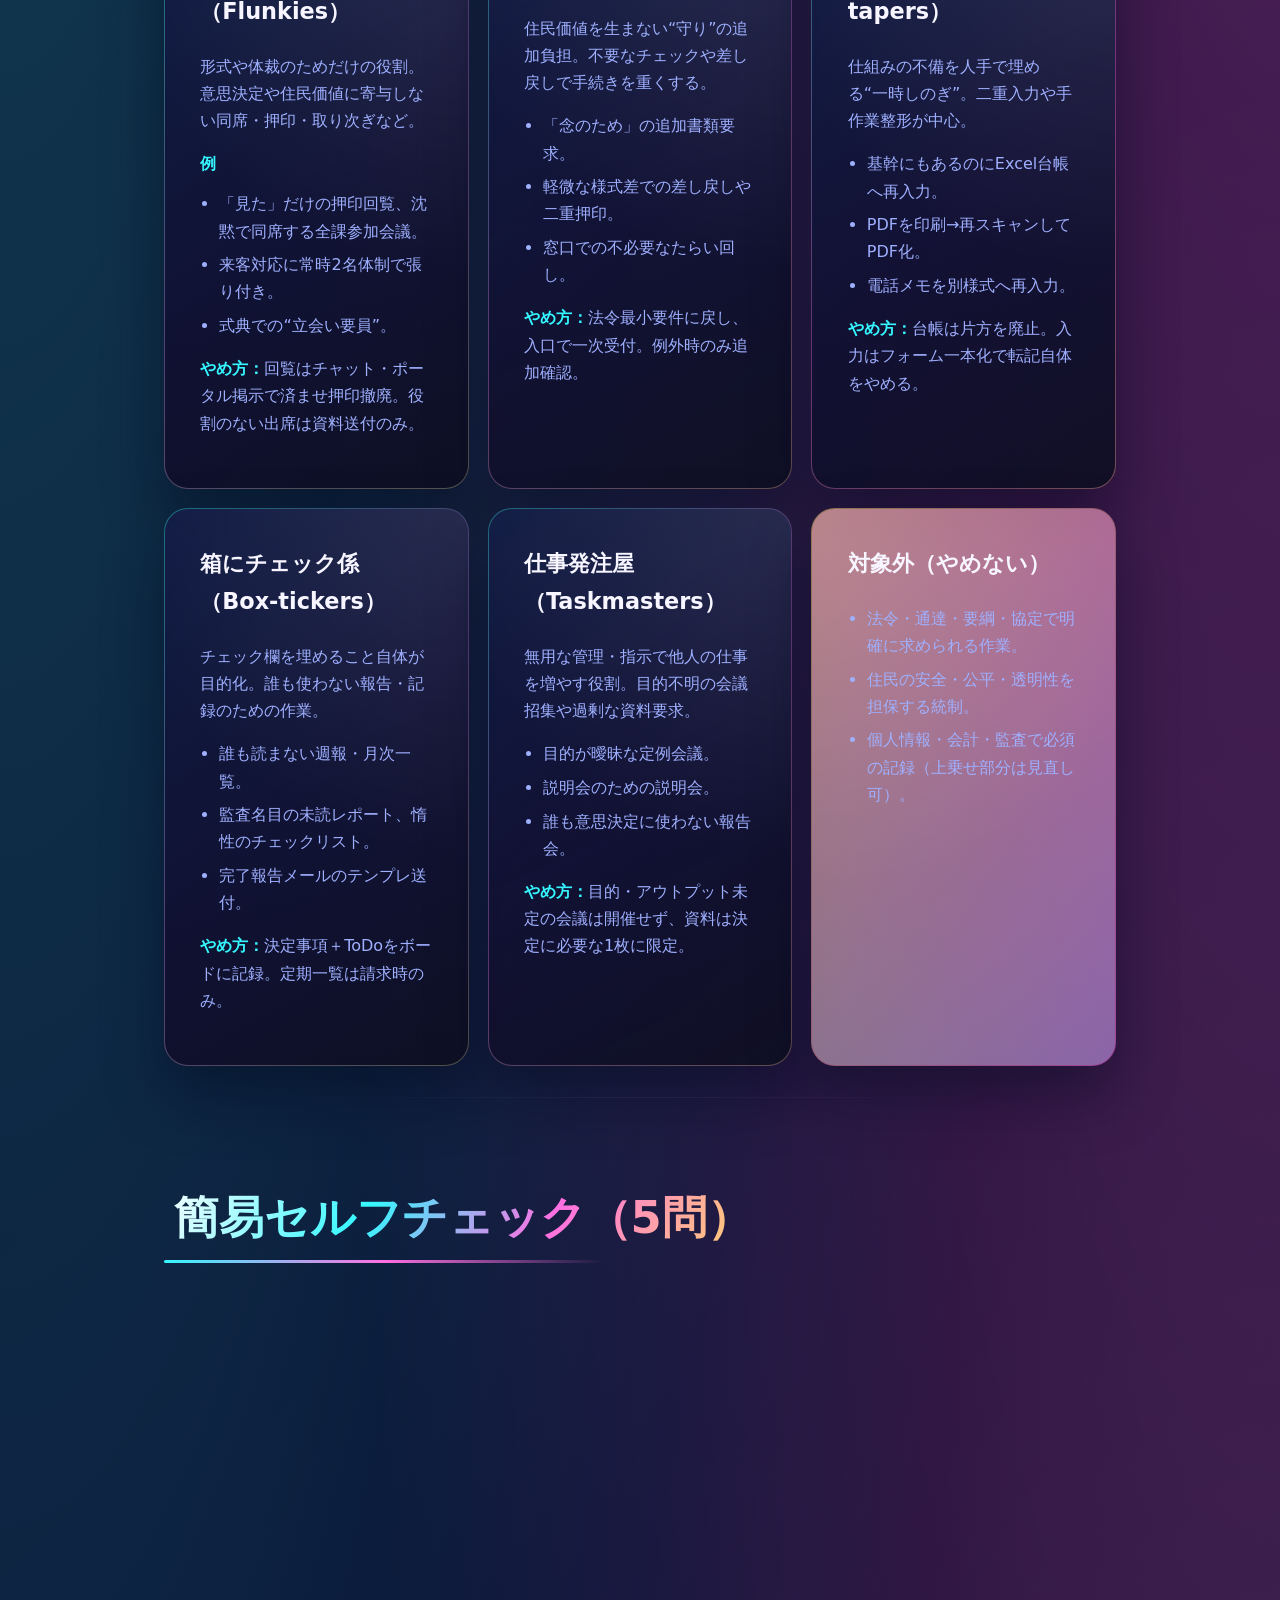
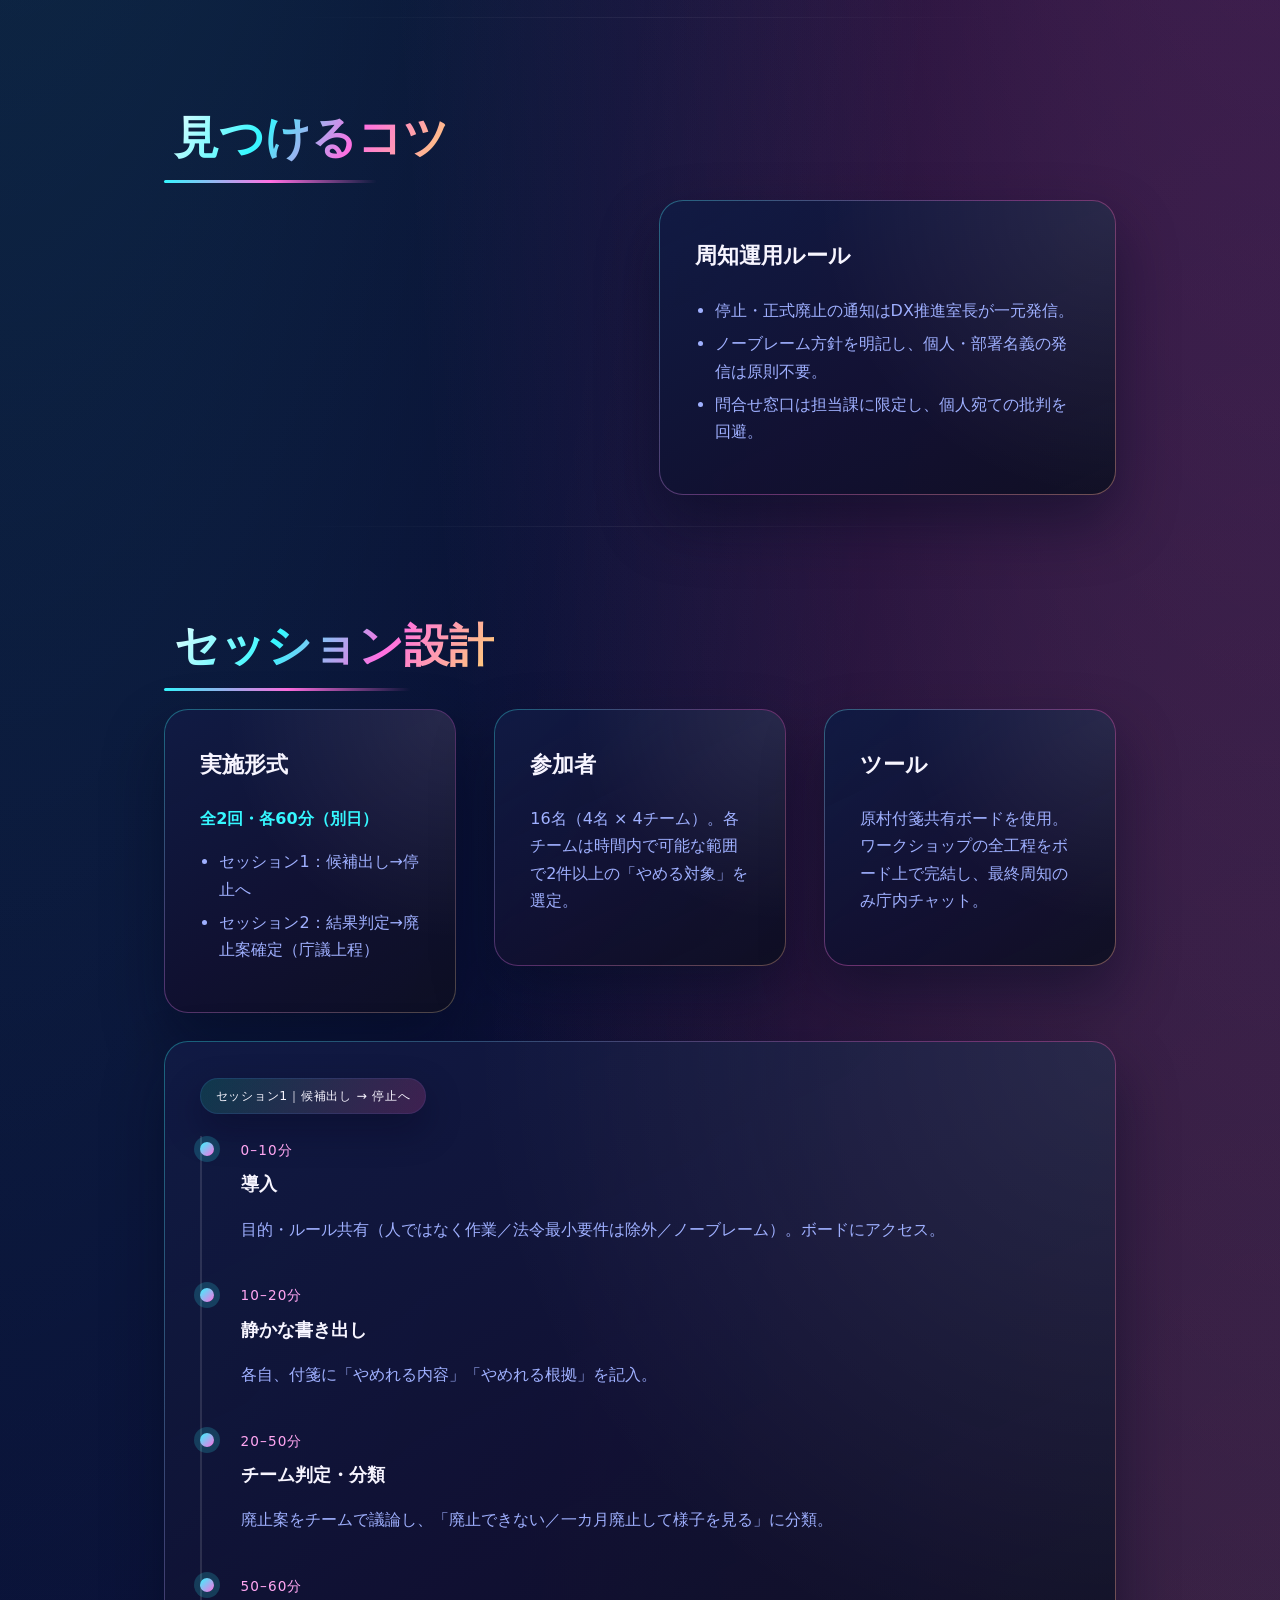
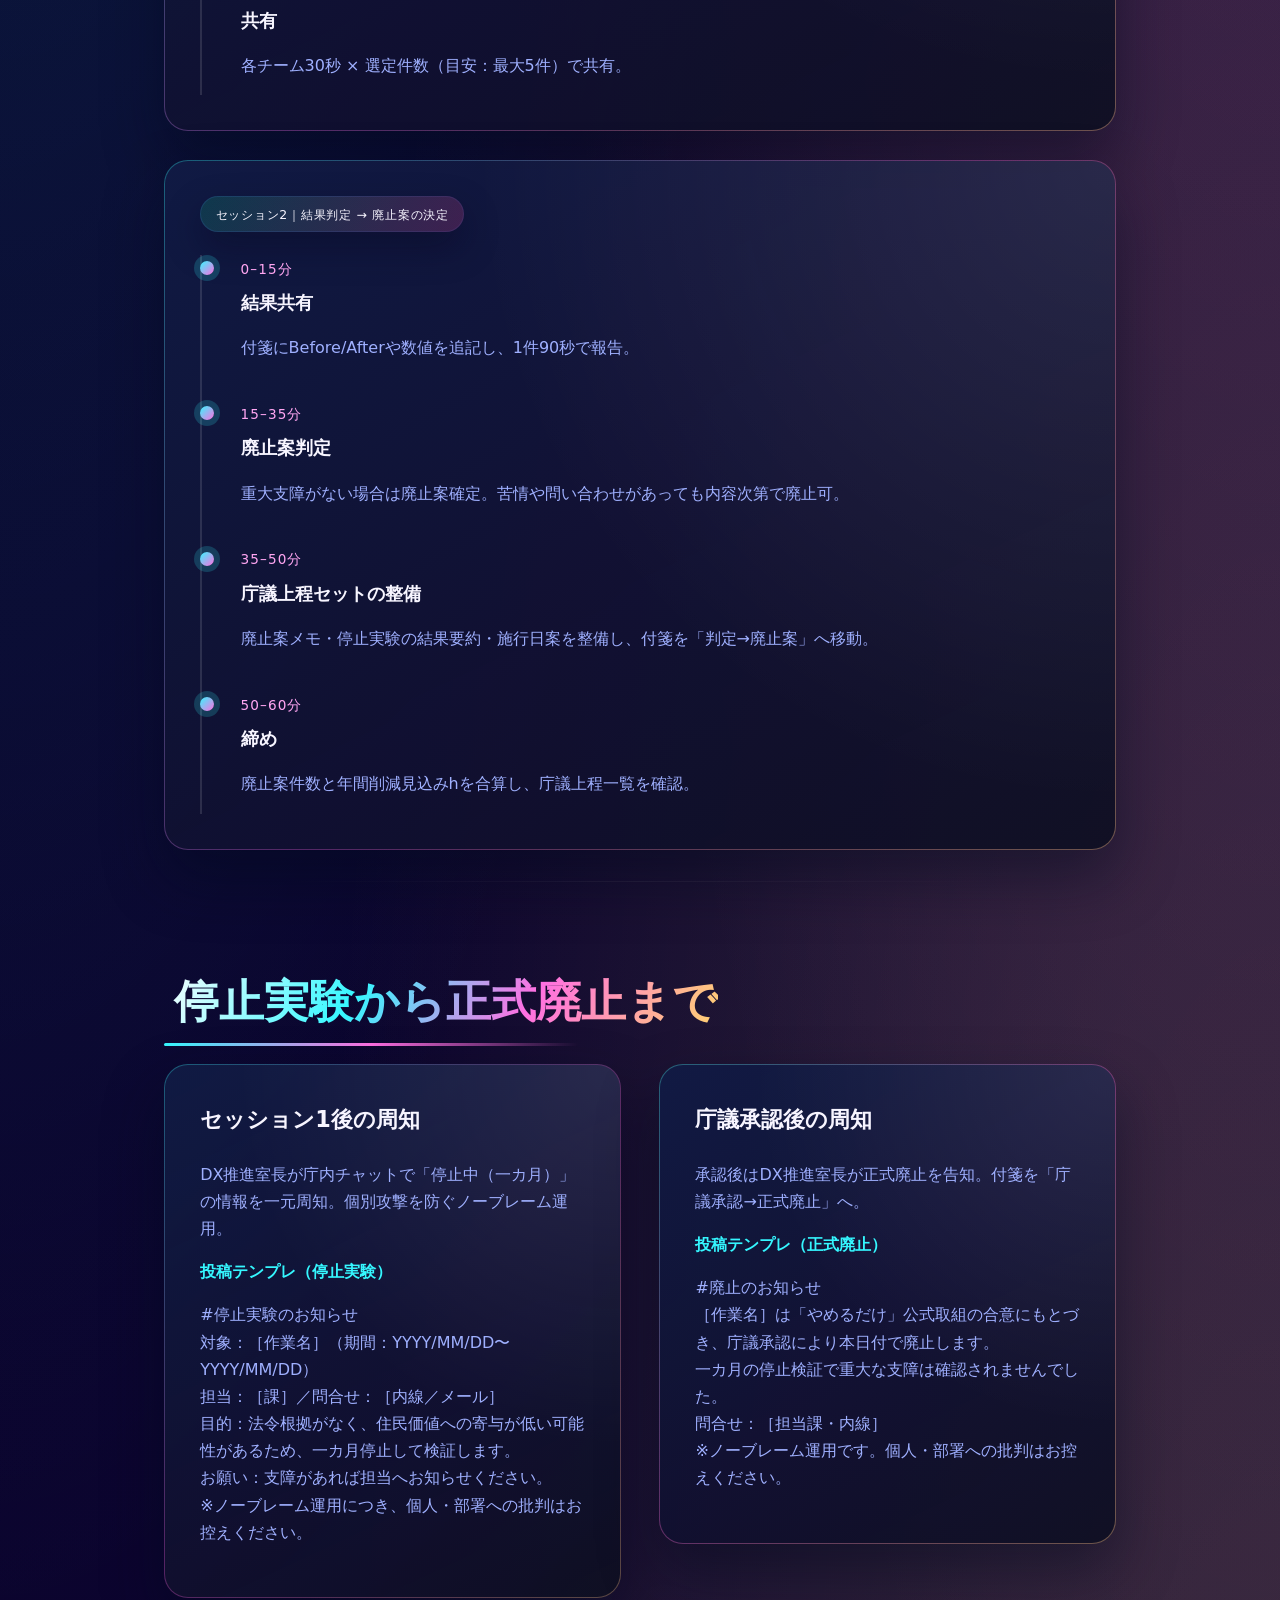
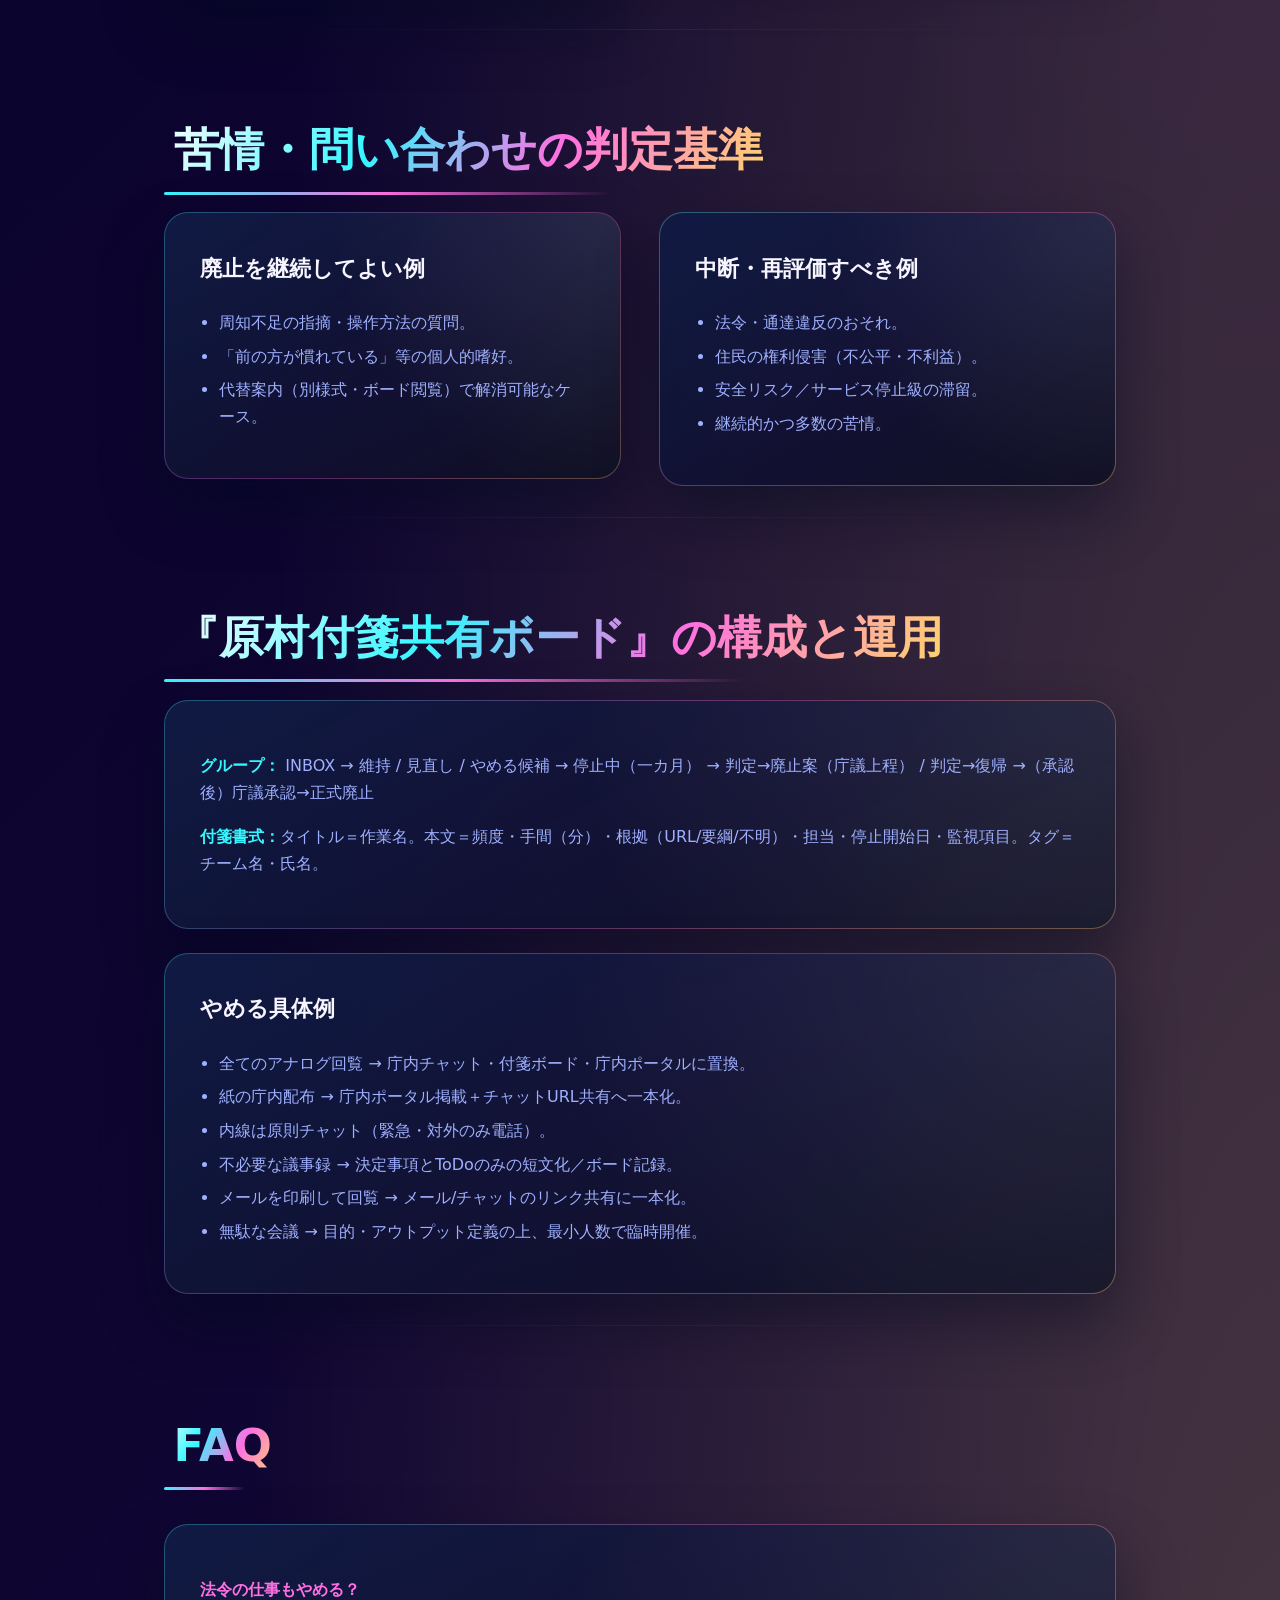
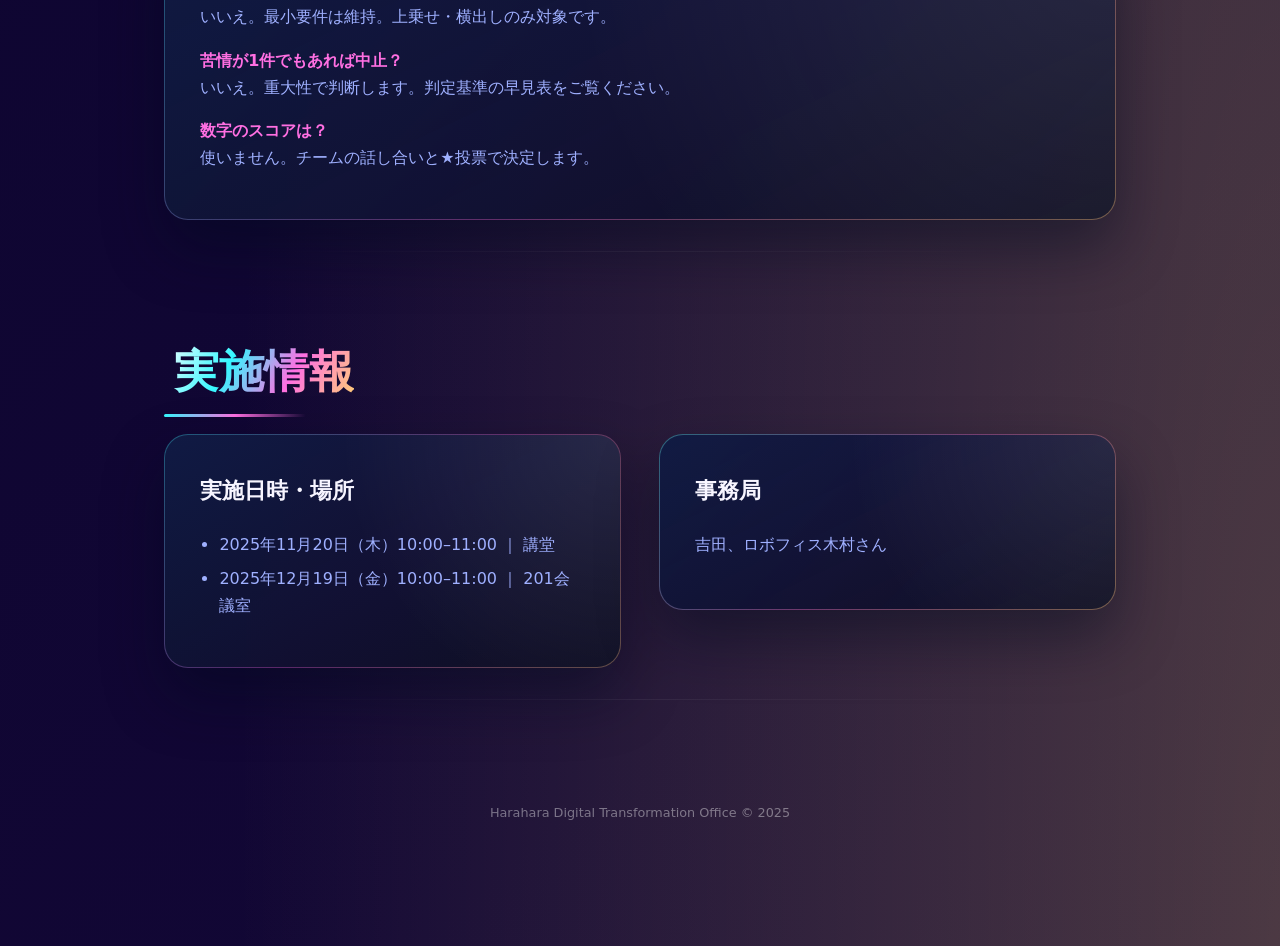
==== commit 18a00420: "Make landing page styling more pop" ====
--- a/index.html
+++ b/index.html
@@ -7,17 +7,19 @@
   <style>
     :root {
       color-scheme: light;
-      --bg: #060816;
-      --bg-alt: #0f1730;
-      --accent: #0bd3d3;
-      --accent-soft: rgba(11, 211, 211, 0.14);
-      --highlight: #ff7b9c;
-      --text-primary: #f3f6ff;
-      --text-muted: #9aa8d6;
-      --card-bg: rgba(14, 24, 52, 0.72);
-      --card-border: rgba(11, 211, 211, 0.22);
+      --bg: #050014;
+      --bg-alt: #140837;
+      --accent: #35f7ff;
+      --accent-hot: #ff6fe2;
+      --accent-sun: #ffd66b;
+      --accent-soft: rgba(53, 247, 255, 0.16);
+      --highlight: #ffa6f2;
+      --text-primary: #f7f5ff;
+      --text-muted: #9fb0ff;
+      --card-bg: rgba(12, 16, 48, 0.8);
+      --card-border: rgba(53, 247, 255, 0.28);
       --section-gap: clamp(3rem, 6vw, 6rem);
-      --glow: rgba(11, 211, 211, 0.35);
+      --glow: rgba(53, 247, 255, 0.42);
       --hero-radius: clamp(36px, 8vw, 84px);
       font-family: 'BIZ UDGothic', 'Noto Sans JP', 'Hiragino Sans', 'Hiragino Kaku Gothic ProN', 'Yu Gothic', 'YuGothic', 'Meiryo', system-ui, sans-serif;
     }
@@ -28,7 +30,11 @@
 
     body {
       margin: 0;
-      background: linear-gradient(140deg, var(--bg) 0%, #05060f 50%, var(--bg-alt) 100%);
+      background:
+        radial-gradient(140% 120% at 0% 0%, rgba(53, 247, 255, 0.28), transparent 60%),
+        radial-gradient(120% 120% at 100% 0%, rgba(255, 111, 226, 0.32), transparent 65%),
+        radial-gradient(120% 120% at 100% 100%, rgba(255, 214, 107, 0.24), transparent 68%),
+        linear-gradient(135deg, var(--bg) 0%, #07022a 45%, var(--bg-alt) 100%);
       color: var(--text-primary);
       min-height: 100vh;
       line-height: 1.7;
@@ -43,8 +49,8 @@
       content: "";
       position: fixed;
       inset: 0;
-      background: radial-gradient(circle at center, rgba(11, 211, 211, 0.16), transparent 65%);
-      opacity: 0.6;
+      background: radial-gradient(circle at center, rgba(53, 247, 255, 0.18), transparent 65%);
+      opacity: 0.65;
       pointer-events: none;
       animation: panGradient 28s ease-in-out infinite;
       mix-blend-mode: screen;
@@ -52,8 +58,11 @@
     }
 
     body::after {
-      background: radial-gradient(circle at top right, rgba(255, 123, 156, 0.2), transparent 70%);
-      animation-direction: reverse;
+      background:
+        radial-gradient(circle at top right, rgba(255, 111, 226, 0.26), transparent 70%),
+        radial-gradient(circle at 20% 80%, rgba(255, 214, 107, 0.22), transparent 75%),
+        repeating-conic-gradient(from 45deg, rgba(255, 255, 255, 0.04) 0deg 15deg, transparent 15deg 30deg);
+      animation: twinkle 24s ease-in-out infinite;
     }
 
     header {
@@ -61,9 +70,10 @@
       top: 0;
       z-index: 30;
       backdrop-filter: blur(14px);
-      background: rgba(5, 7, 20, 0.72);
+      background: rgba(7, 3, 30, 0.78);
       border-bottom: 1px solid rgba(255, 255, 255, 0.08);
-      transition: background 0.4s ease;
+      transition: background 0.4s ease, box-shadow 0.4s ease;
+      box-shadow: 0 12px 40px rgba(8, 6, 30, 0.35);
     }
 
     header::after {
@@ -73,7 +83,7 @@
       bottom: 0;
       height: 2px;
       width: var(--scroll-progress, 0%);
-      background: linear-gradient(90deg, rgba(11, 211, 211, 0.5), rgba(255, 123, 156, 0.6));
+      background: linear-gradient(90deg, rgba(53, 247, 255, 0.6), rgba(255, 111, 226, 0.7), rgba(255, 214, 107, 0.6));
       transition: width 0.2s ease;
     }
 
@@ -89,11 +99,12 @@
     }
 
     .nav span {
-      letter-spacing: 0.12em;
+      letter-spacing: 0.14em;
       text-transform: uppercase;
-      color: var(--text-muted);
-      position: relative;
-      padding-left: 1.6rem;
+      color: var(--accent);
+      position: relative;
+      padding-left: 1.8rem;
+      font-weight: 600;
     }
 
     .nav span::before {
@@ -105,8 +116,8 @@
       left: 0;
       top: 50%;
       transform: translateY(-50%);
-      background: radial-gradient(circle, rgba(255, 255, 255, 0.6), transparent 70%);
-      box-shadow: 0 0 18px rgba(255, 255, 255, 0.4);
+      background: radial-gradient(circle, rgba(255, 255, 255, 0.85), transparent 70%);
+      box-shadow: 0 0 18px rgba(255, 214, 107, 0.55);
       animation: pulse 3s ease-in-out infinite;
     }
 
@@ -123,10 +134,11 @@
     .nav a:hover,
     .nav a:focus-visible,
     .nav a.active {
-      border-color: var(--accent);
-      background: rgba(11, 211, 211, 0.12);
-      color: var(--accent);
-      transform: translateY(-2px);
+      border-color: rgba(255, 255, 255, 0.35);
+      background: linear-gradient(120deg, rgba(53, 247, 255, 0.16), rgba(255, 111, 226, 0.18));
+      color: var(--text-primary);
+      transform: translateY(-2px) scale(1.02);
+      box-shadow: 0 18px 30px rgba(8, 6, 30, 0.45);
     }
 
     main {
@@ -142,9 +154,11 @@
       margin-top: clamp(1rem, 4vh, 3rem);
       padding: clamp(2.4rem, 6vw, 4rem);
       border-radius: var(--hero-radius);
-      background: linear-gradient(135deg, rgba(8, 35, 68, 0.85), rgba(12, 20, 48, 0.65));
-      border: 1px solid rgba(255, 255, 255, 0.08);
-      box-shadow: 0 45px 90px rgba(5, 10, 30, 0.52);
+      background:
+        linear-gradient(135deg, rgba(53, 247, 255, 0.18), rgba(255, 111, 226, 0.12)) border-box,
+        linear-gradient(120deg, rgba(11, 17, 54, 0.92), rgba(8, 9, 35, 0.88)) padding-box;
+      border: 1px solid transparent;
+      box-shadow: 0 55px 120px rgba(5, 10, 40, 0.6);
       position: relative;
       overflow: hidden;
       isolation: isolate;
@@ -164,7 +178,7 @@
     .hero::before {
       width: clamp(160px, 40vw, 320px);
       height: clamp(160px, 40vw, 320px);
-      background: radial-gradient(circle at 30% 30%, rgba(11, 211, 211, 0.5), transparent 70%);
+      background: radial-gradient(circle at 30% 30%, rgba(53, 247, 255, 0.55), transparent 70%);
       top: -18%;
       right: -5%;
     }
@@ -172,7 +186,7 @@
     .hero::after {
       width: clamp(200px, 50vw, 360px);
       height: clamp(200px, 50vw, 360px);
-      background: radial-gradient(circle at 60% 60%, rgba(255, 123, 156, 0.4), transparent 70%);
+      background: radial-gradient(circle at 60% 60%, rgba(255, 111, 226, 0.45), transparent 70%);
       bottom: -30%;
       left: -12%;
       animation-direction: reverse;
@@ -182,12 +196,12 @@
       font-size: clamp(2.6rem, 6vw, 4.2rem);
       line-height: 1.12;
       margin: 0;
-      background: linear-gradient(90deg, #fff, var(--accent), #6ef9ff, #fff);
+      background: linear-gradient(90deg, #ffffff, var(--accent), var(--accent-hot), var(--accent-sun), #ffffff);
       background-clip: text;
       -webkit-background-clip: text;
       color: transparent;
-      text-shadow: 0 10px 40px rgba(11, 211, 211, 0.38);
-      background-size: 300%;
+      text-shadow: 0 10px 40px rgba(53, 247, 255, 0.35);
+      background-size: 280%;
       animation: shimmer 12s ease-in-out infinite;
     }
 
@@ -202,14 +216,16 @@
       gap: 0.8rem;
       padding: 0.55rem 1.2rem;
       border-radius: 999px;
-      background: rgba(255, 255, 255, 0.04);
-      border: 1px solid rgba(255, 255, 255, 0.08);
+      background:
+        linear-gradient(120deg, rgba(53, 247, 255, 0.22), rgba(255, 111, 226, 0.18), rgba(255, 214, 107, 0.2)) border-box,
+        linear-gradient(120deg, rgba(4, 8, 32, 0.82), rgba(6, 8, 40, 0.82)) padding-box;
+      border: 1px solid transparent;
       width: fit-content;
       backdrop-filter: blur(6px);
       letter-spacing: 0.16em;
       font-size: 0.78rem;
       text-transform: uppercase;
-      color: var(--text-muted);
+      color: var(--text-primary);
       position: relative;
       overflow: hidden;
     }
@@ -233,8 +249,8 @@
       position: absolute;
       inset: auto 10% -2rem 10%;
       height: 1px;
-      background: linear-gradient(90deg, transparent, rgba(11, 211, 211, 0.2), transparent);
-      opacity: 0.4;
+      background: linear-gradient(90deg, transparent, rgba(255, 255, 255, 0.18), transparent);
+      opacity: 0.35;
     }
 
     section.hero::before {
@@ -243,10 +259,15 @@
 
     section h2 {
       margin-bottom: 1.5rem;
-      font-size: clamp(1.8rem, 4vw, 2.6rem);
+      font-size: clamp(1.9rem, 4vw, 2.8rem);
       position: relative;
       display: inline-block;
-      padding-left: clamp(0rem, 2vw, 0.5rem);
+      padding-left: clamp(0rem, 2vw, 0.6rem);
+      color: var(--text-primary);
+      background: linear-gradient(120deg, #ffffff 0%, var(--accent) 35%, var(--accent-hot) 65%, var(--accent-sun) 100%);
+      background-clip: text;
+      -webkit-background-clip: text;
+      color: transparent;
     }
 
     section h2::after {
@@ -257,7 +278,7 @@
       width: 75%;
       height: 3px;
       border-radius: 999px;
-      background: linear-gradient(90deg, var(--accent), transparent);
+      background: linear-gradient(90deg, var(--accent), var(--accent-hot), transparent);
     }
 
     .grid {
@@ -271,8 +292,10 @@
     }
 
     .card {
-      background: var(--card-bg);
-      border: 1px solid var(--card-border);
+      background:
+        linear-gradient(155deg, rgba(16, 22, 64, 0.94), rgba(7, 9, 32, 0.9)) padding-box,
+        linear-gradient(135deg, rgba(53, 247, 255, 0.35), rgba(255, 111, 226, 0.3), rgba(255, 214, 107, 0.28)) border-box;
+      border: 1px solid transparent;
       border-radius: 24px;
       padding: clamp(1.6rem, 3vw, 2.2rem);
       box-shadow: 0 28px 60px rgba(3, 9, 28, 0.45);
@@ -286,8 +309,8 @@
       content: "";
       position: absolute;
       inset: 0;
-      background: radial-gradient(circle at top right, rgba(255, 255, 255, 0.08), transparent 55%);
-      opacity: 0.8;
+      background: radial-gradient(circle at top right, rgba(255, 255, 255, 0.12), transparent 55%);
+      opacity: 0.75;
       z-index: -1;
       transition: opacity 0.4s ease;
     }
@@ -304,9 +327,9 @@
 
     .card:hover,
     .card:focus-within {
-      transform: translateY(-8px);
-      border-color: rgba(11, 211, 211, 0.4);
-      box-shadow: 0 35px 80px rgba(4, 16, 45, 0.6);
+      transform: translateY(-10px);
+      border-color: transparent;
+      box-shadow: 0 38px 90px rgba(6, 16, 54, 0.68);
     }
 
     .card:hover::before,
@@ -339,11 +362,14 @@
     .pill {
       padding: 0.45rem 0.9rem;
       border-radius: 999px;
-      border: 1px solid rgba(255, 255, 255, 0.16);
-      background: rgba(255, 255, 255, 0.06);
+      border: 1px solid transparent;
+      background:
+        linear-gradient(120deg, rgba(53, 247, 255, 0.22), rgba(255, 111, 226, 0.22), rgba(255, 214, 107, 0.22)) border-box,
+        linear-gradient(140deg, rgba(6, 10, 38, 0.9), rgba(10, 12, 40, 0.9)) padding-box;
       font-size: 0.82rem;
       color: var(--text-primary);
       letter-spacing: 0.06em;
+      text-shadow: 0 2px 12px rgba(7, 10, 40, 0.6);
     }
 
     .timeline {
@@ -375,8 +401,8 @@
       width: 14px;
       height: 14px;
       border-radius: 50%;
-      background: var(--accent);
-      box-shadow: 0 0 0 6px rgba(11, 211, 211, 0.15);
+      background: linear-gradient(135deg, var(--accent), var(--accent-hot));
+      box-shadow: 0 0 0 6px rgba(53, 247, 255, 0.18);
     }
 
     .timeline-item {
@@ -385,8 +411,10 @@
     }
 
     .highlight-card {
-      border: 1px solid rgba(255, 123, 156, 0.3);
-      background: linear-gradient(140deg, rgba(255, 123, 156, 0.15), rgba(11, 211, 211, 0.08));
+      background:
+        linear-gradient(150deg, rgba(255, 111, 226, 0.28), rgba(53, 247, 255, 0.18)) padding-box,
+        linear-gradient(120deg, rgba(255, 214, 107, 0.5), rgba(255, 111, 226, 0.5)) border-box;
+      border: 1px solid transparent;
     }
 
     .highlight-card::before {
@@ -403,18 +431,22 @@
       display: inline-flex;
       align-items: center;
       gap: 0.5rem;
-      background: rgba(11, 211, 211, 0.16);
-      color: var(--accent);
+      background:
+        linear-gradient(120deg, rgba(53, 247, 255, 0.2), rgba(255, 111, 226, 0.22)) border-box,
+        linear-gradient(120deg, rgba(4, 6, 28, 0.85), rgba(8, 9, 36, 0.85)) padding-box;
+      color: var(--text-primary);
       border-radius: 999px;
       padding: 0.4rem 0.9rem;
       font-size: 0.78rem;
       letter-spacing: 0.06em;
       text-transform: uppercase;
+      border: 1px solid transparent;
+      box-shadow: 0 15px 35px rgba(8, 6, 30, 0.4);
     }
 
     .faq dt {
       font-weight: 600;
-      color: var(--accent);
+      color: var(--accent-hot);
       margin-top: 1rem;
     }
 
@@ -499,12 +531,34 @@
         opacity: 0.45;
       }
       50% {
-        transform: translate3d(6%, 3%, 0) scale(1.1);
-        opacity: 0.7;
+        transform: translate3d(6%, 3%, 0) scale(1.12);
+        opacity: 0.75;
       }
       100% {
         transform: translate3d(-4%, 5%, 0) scale(1.04);
-        opacity: 0.5;
+        opacity: 0.55;
+      }
+    }
+
+    @keyframes twinkle {
+      0%,
+      100% {
+        opacity: 0.45;
+        transform: scale(1);
+      }
+      40% {
+        opacity: 0.65;
+        transform: scale(1.05);
+      }
+      70% {
+        opacity: 0.75;
+        transform: scale(1.02) translate3d(-2%, 1%, 0);
+      }
+    }
+
+    @supports not ((background-clip: text) or (-webkit-background-clip: text)) {
+      section h2 {
+        color: var(--text-primary);
       }
     }
 
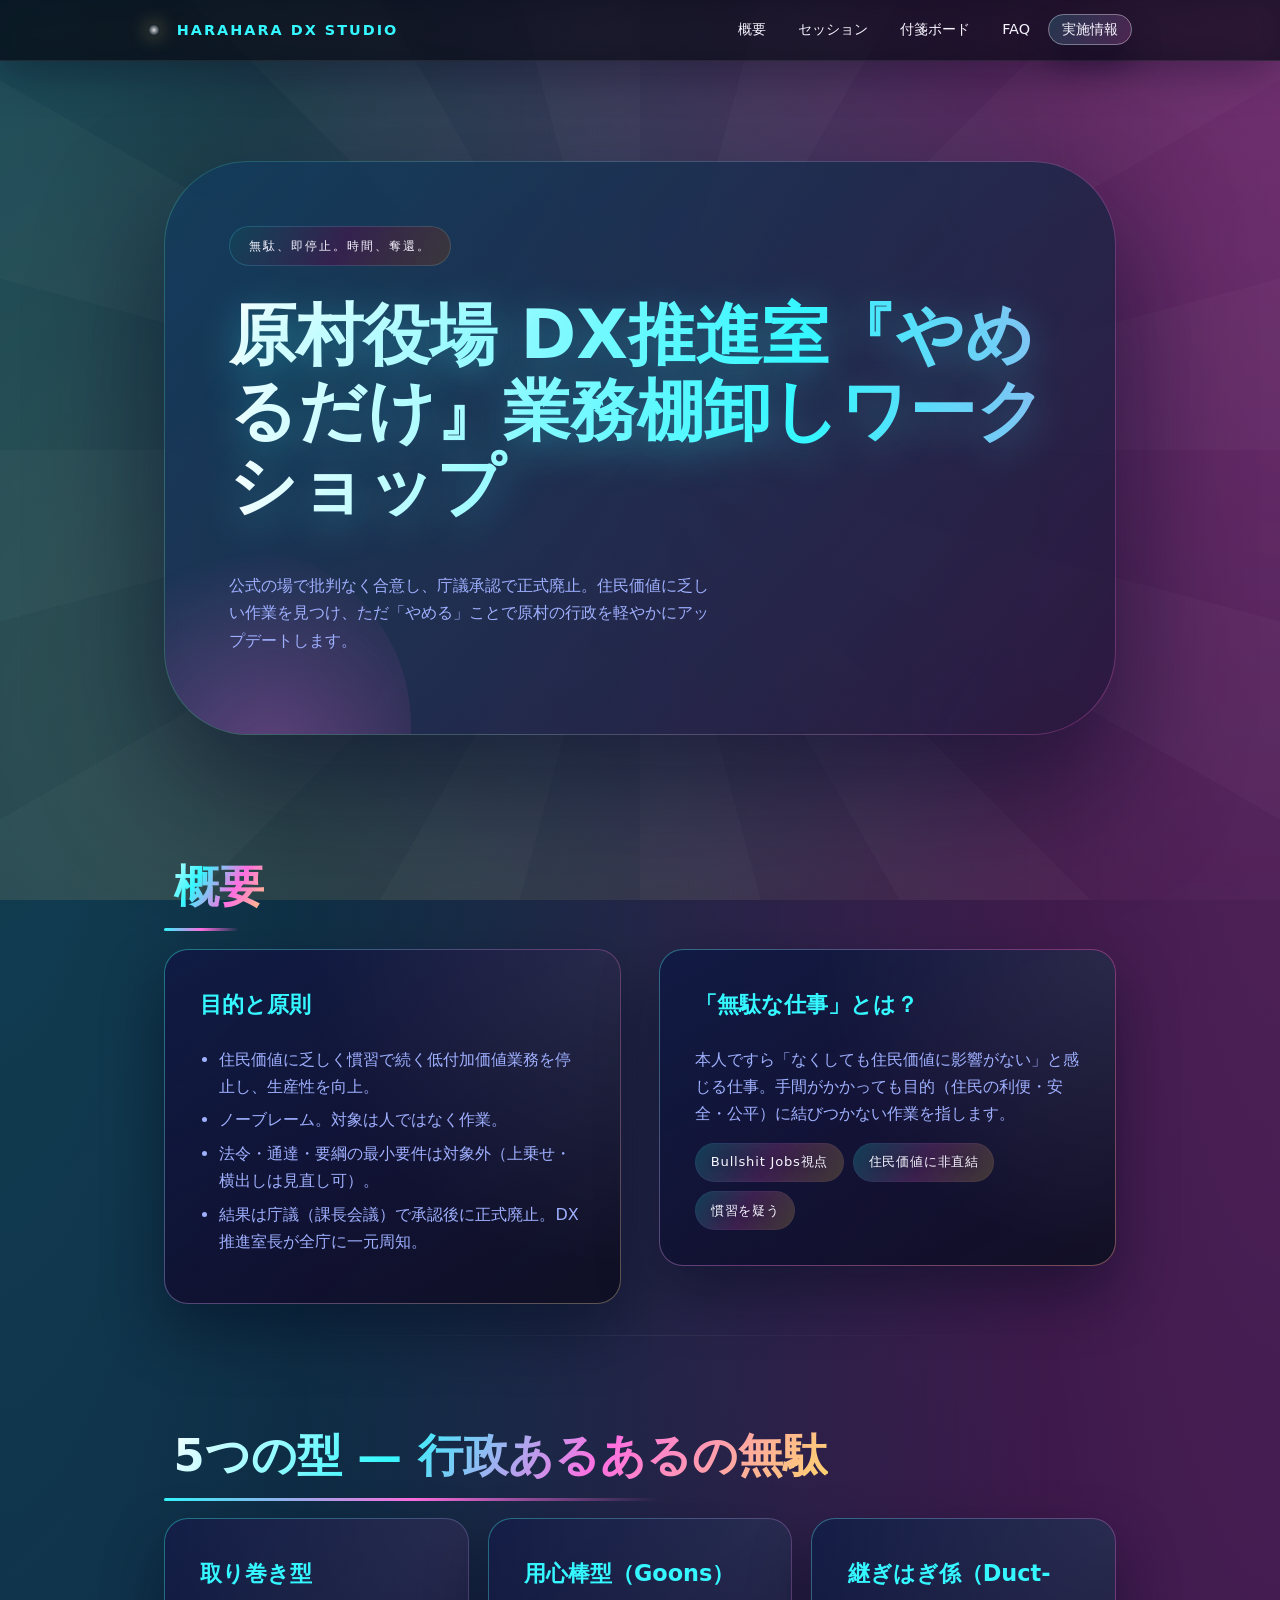
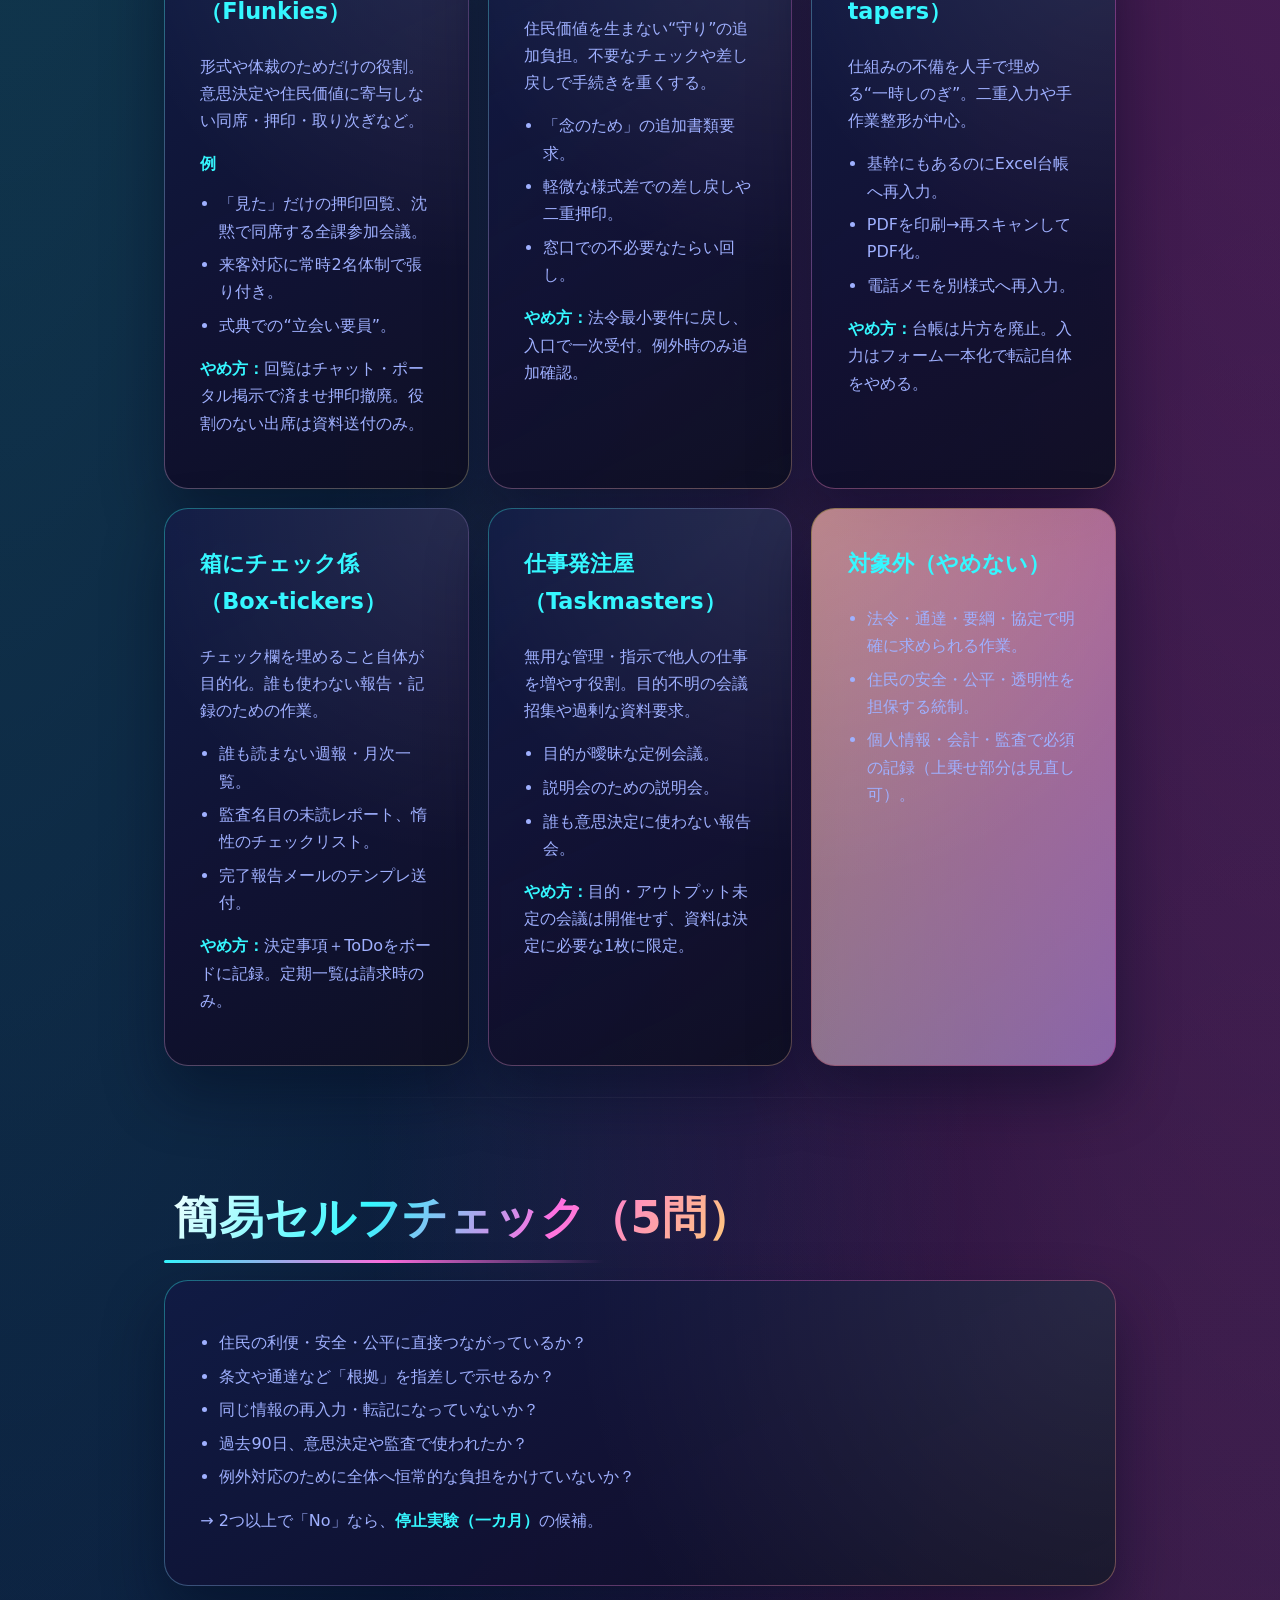
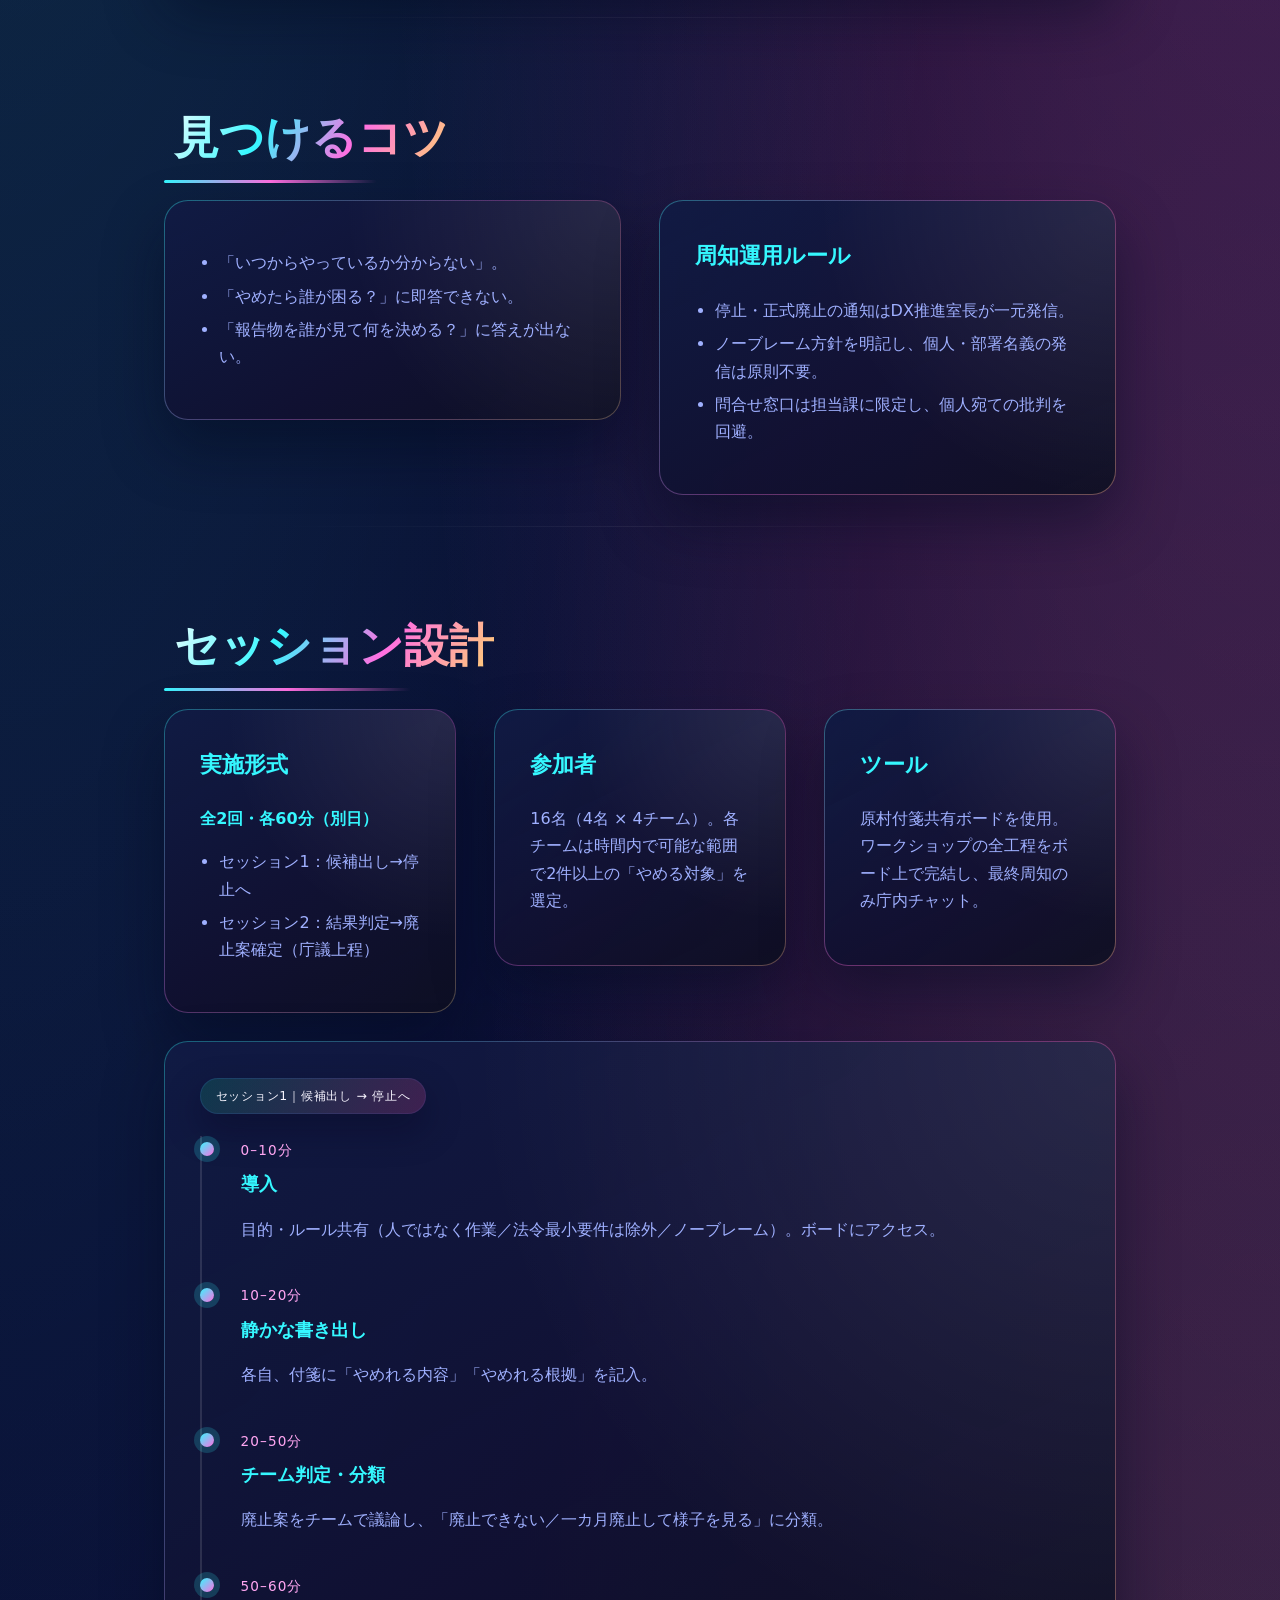
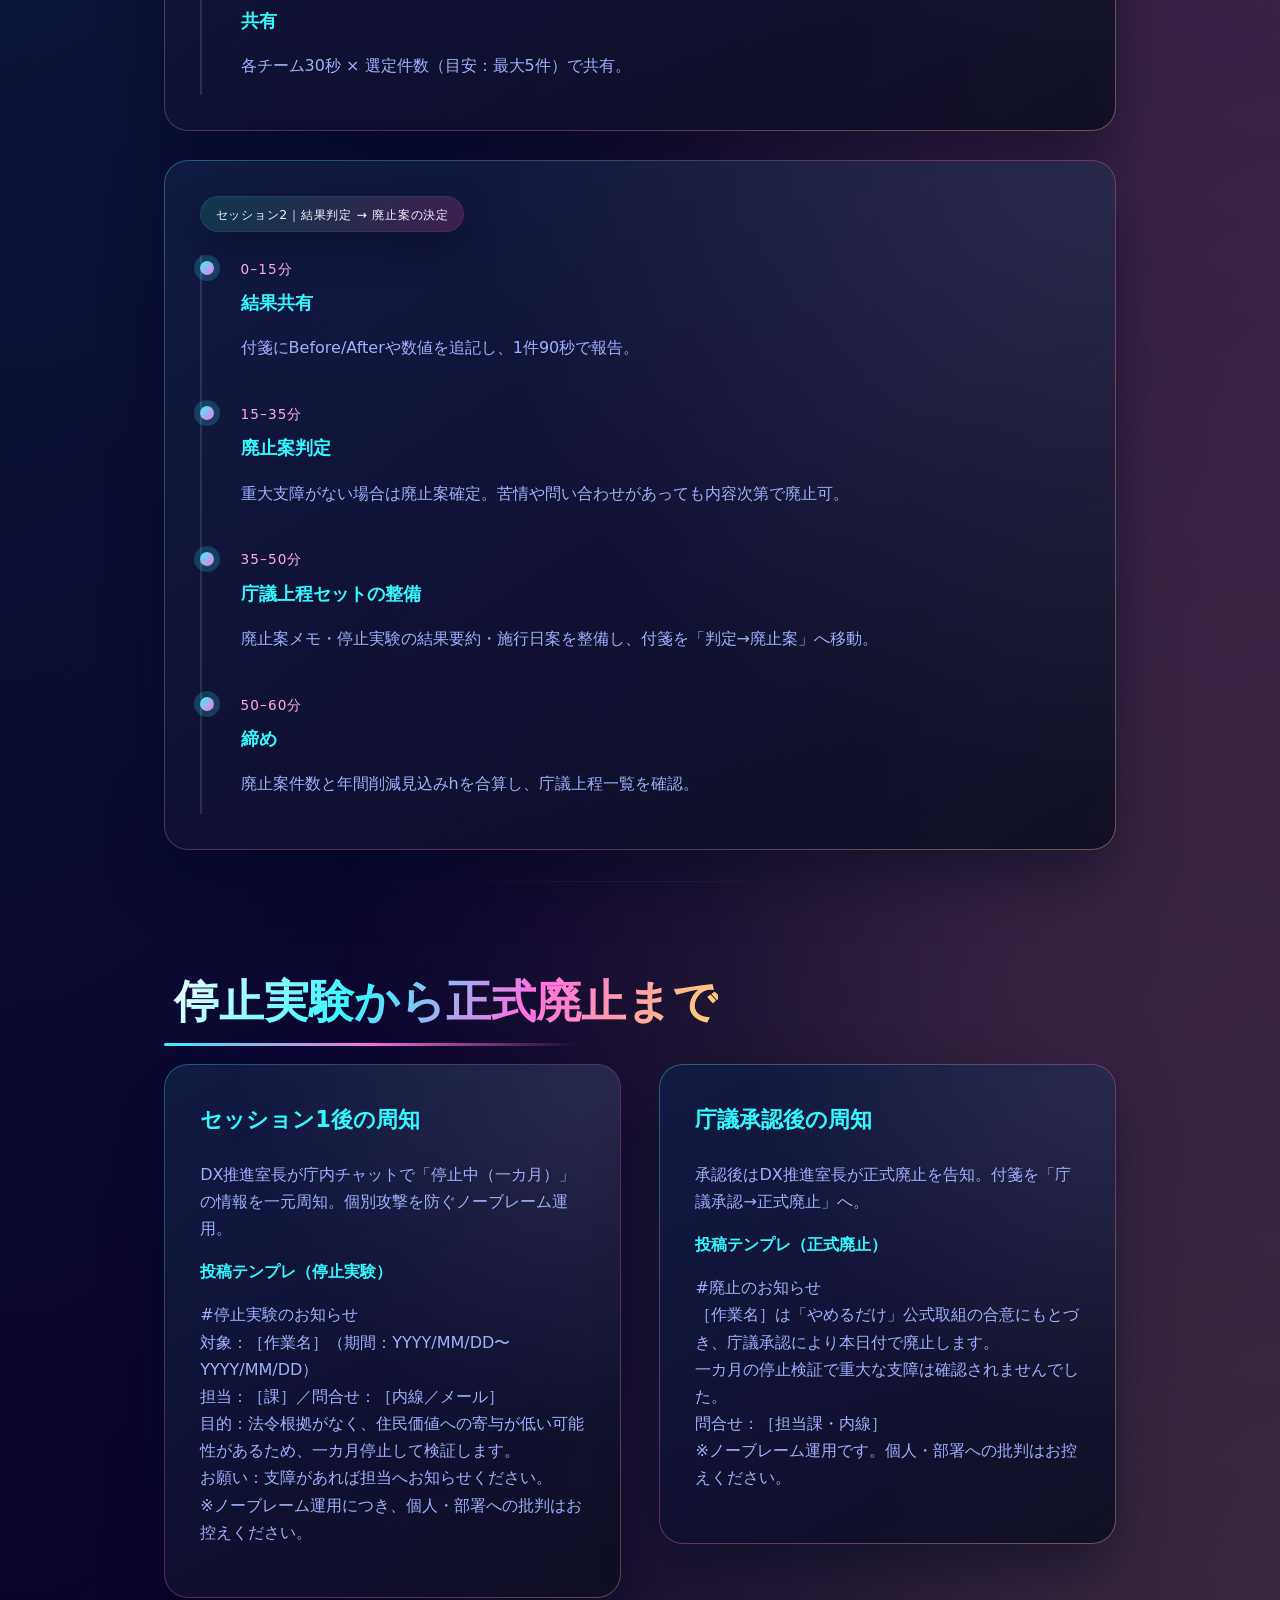
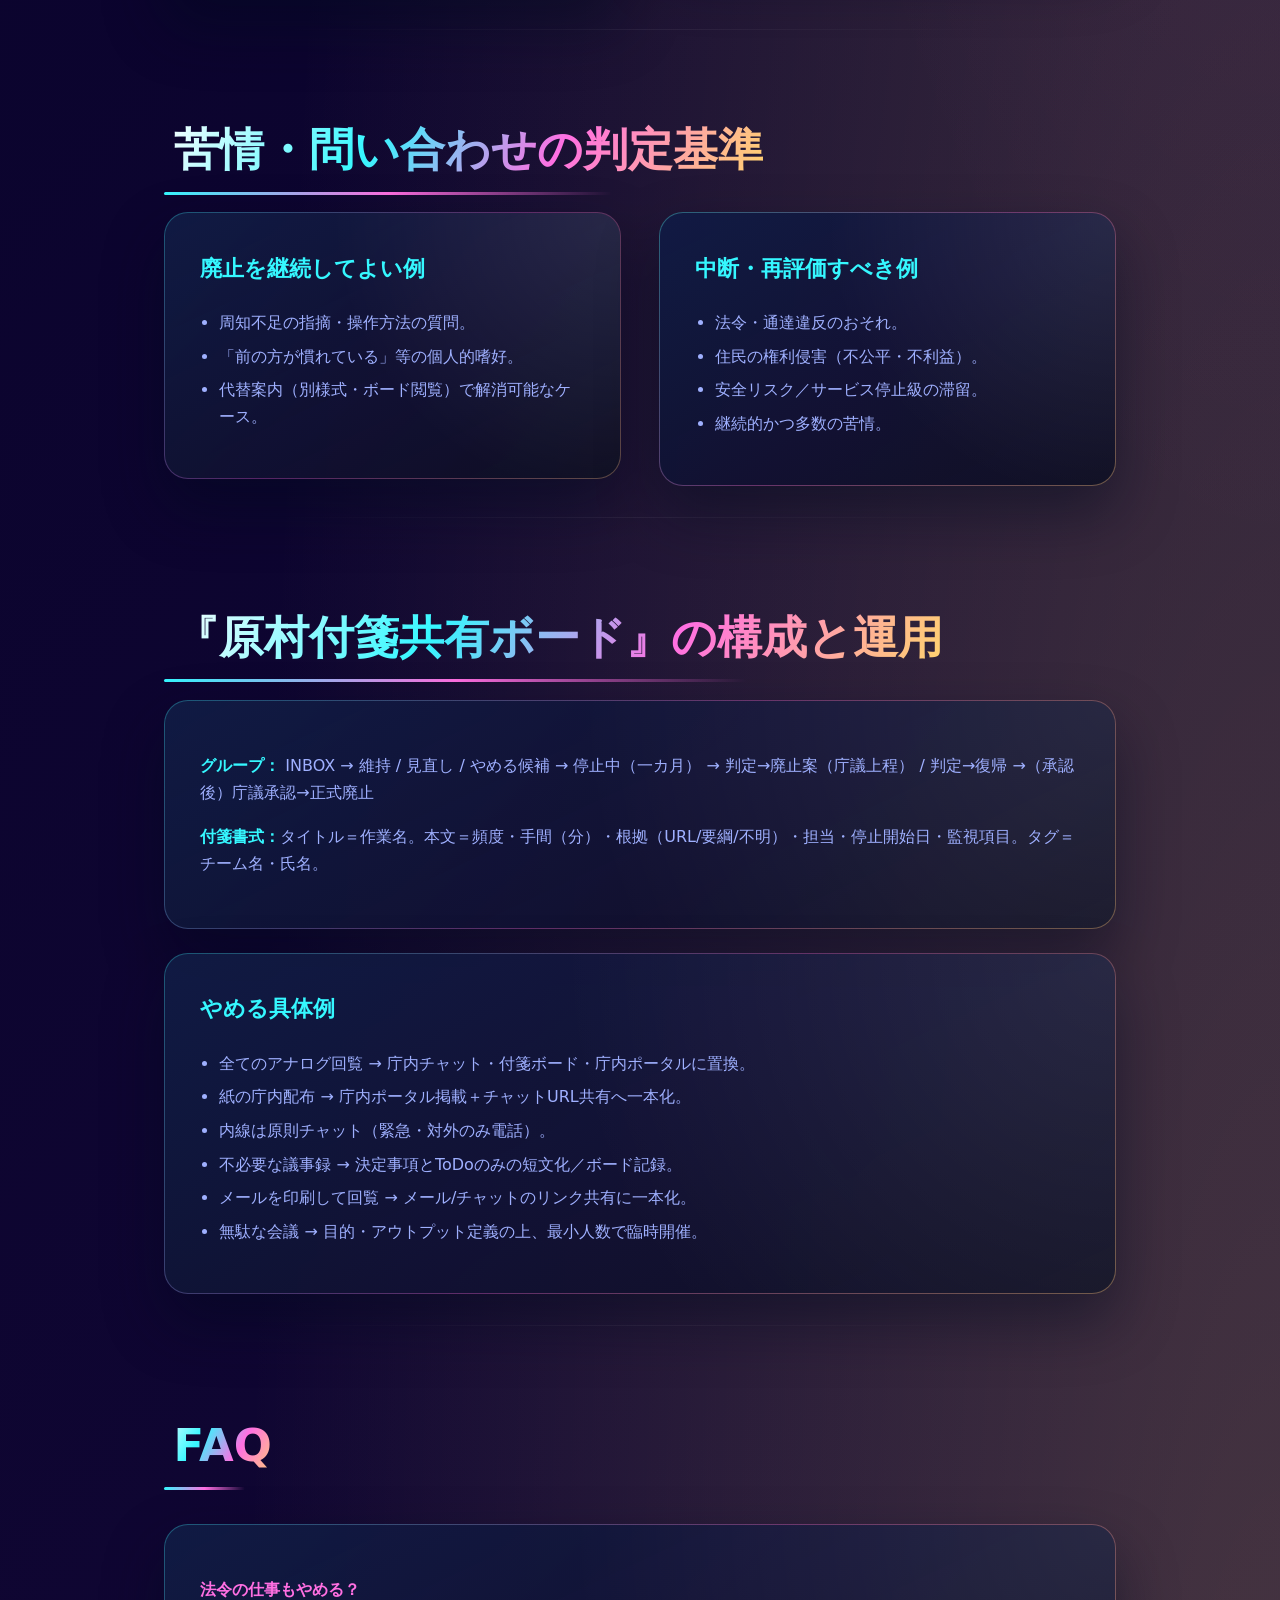
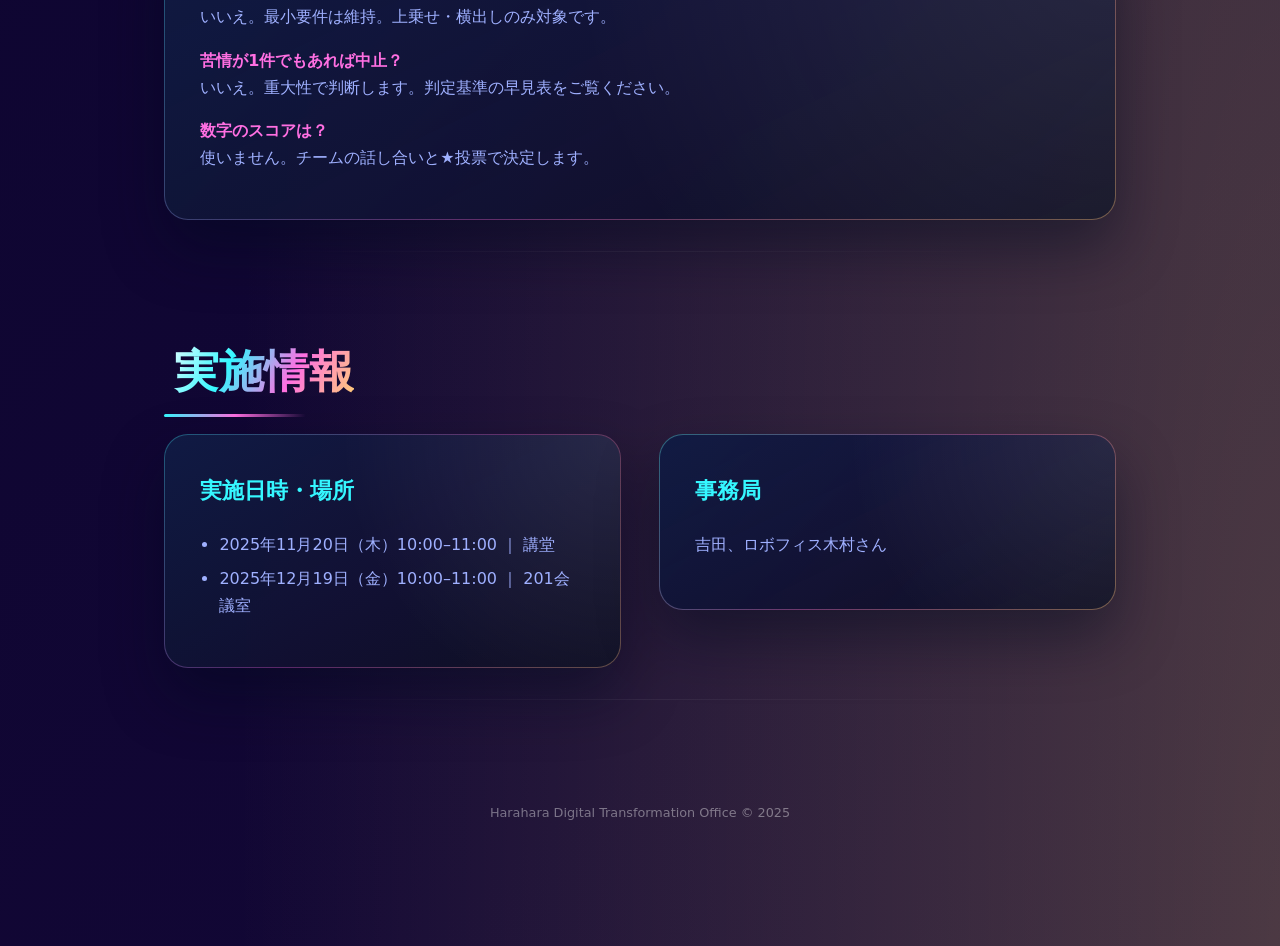
==== commit 0828cc41: "Improve heading legibility with gradient fallback" ====
--- a/index.html
+++ b/index.html
@@ -197,12 +197,10 @@
       line-height: 1.12;
       margin: 0;
       background: linear-gradient(90deg, #ffffff, var(--accent), var(--accent-hot), var(--accent-sun), #ffffff);
-      background-clip: text;
-      -webkit-background-clip: text;
-      color: transparent;
       text-shadow: 0 10px 40px rgba(53, 247, 255, 0.35);
       background-size: 280%;
       animation: shimmer 12s ease-in-out infinite;
+      color: var(--accent);
     }
 
     .hero p {
@@ -263,11 +261,8 @@
       position: relative;
       display: inline-block;
       padding-left: clamp(0rem, 2vw, 0.6rem);
-      color: var(--text-primary);
+      color: var(--accent-hot);
       background: linear-gradient(120deg, #ffffff 0%, var(--accent) 35%, var(--accent-hot) 65%, var(--accent-sun) 100%);
-      background-clip: text;
-      -webkit-background-clip: text;
-      color: transparent;
     }
 
     section h2::after {
@@ -318,6 +313,7 @@
     .card h3 {
       margin-top: 0;
       font-size: 1.4rem;
+      color: var(--accent);
     }
 
     .card p,
@@ -383,6 +379,7 @@
     .timeline-item h4 {
       margin: 0;
       font-size: 1.15rem;
+      color: var(--accent);
     }
 
     .timeline-item time {
@@ -556,9 +553,17 @@
       }
     }
 
-    @supports not ((background-clip: text) or (-webkit-background-clip: text)) {
+    @supports ((background-clip: text) or (-webkit-background-clip: text)) {
+      .hero h1 {
+        background-clip: text;
+        -webkit-background-clip: text;
+        color: transparent;
+      }
+
       section h2 {
-        color: var(--text-primary);
+        background-clip: text;
+        -webkit-background-clip: text;
+        color: transparent;
       }
     }
 
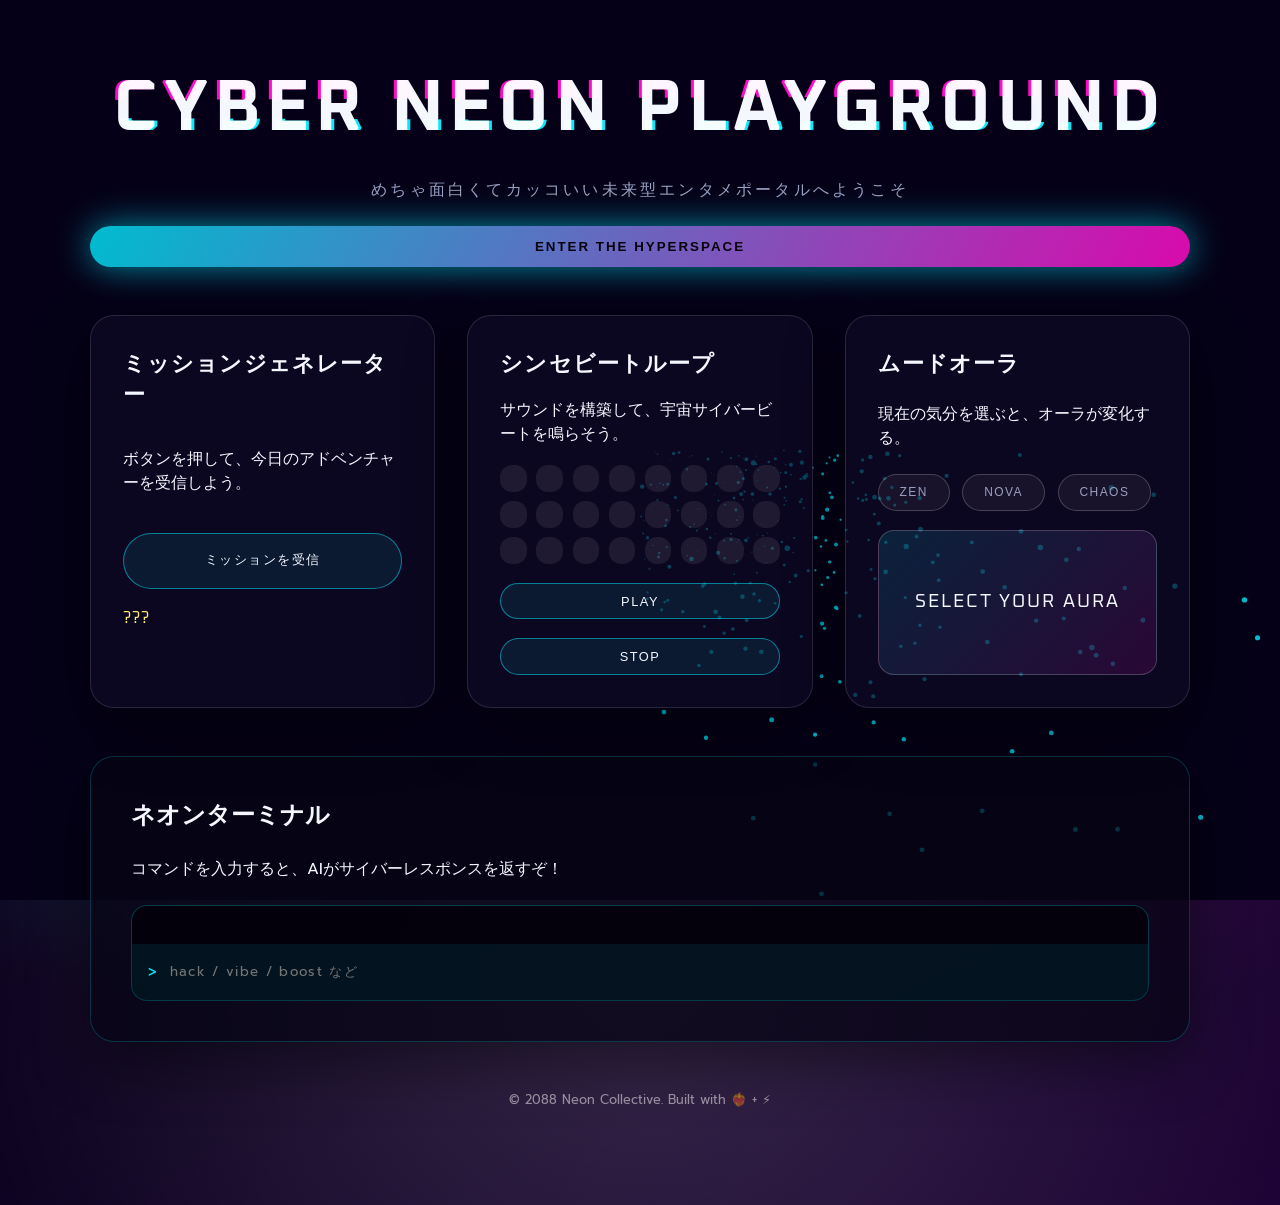
==== commit ee9c7d85: "Create cyber neon playground web app" ====
--- a/index.html
+++ b/index.html
@@ -1,971 +1,69 @@
 <!DOCTYPE html>
 <html lang="ja">
 <head>
-  <meta charset="UTF-8" />
-  <meta name="viewport" content="width=device-width, initial-scale=1.0" />
-  <title>原村役場 DX推進室｜『やめるだけ』業務棚卸しワークショップ</title>
-  <style>
-    :root {
-      color-scheme: light;
-      --bg: #050014;
-      --bg-alt: #140837;
-      --accent: #35f7ff;
-      --accent-hot: #ff6fe2;
-      --accent-sun: #ffd66b;
-      --accent-soft: rgba(53, 247, 255, 0.16);
-      --highlight: #ffa6f2;
-      --text-primary: #f7f5ff;
-      --text-muted: #9fb0ff;
-      --card-bg: rgba(12, 16, 48, 0.8);
-      --card-border: rgba(53, 247, 255, 0.28);
-      --section-gap: clamp(3rem, 6vw, 6rem);
-      --glow: rgba(53, 247, 255, 0.42);
-      --hero-radius: clamp(36px, 8vw, 84px);
-      font-family: 'BIZ UDGothic', 'Noto Sans JP', 'Hiragino Sans', 'Hiragino Kaku Gothic ProN', 'Yu Gothic', 'YuGothic', 'Meiryo', system-ui, sans-serif;
-    }
-
-    * {
-      box-sizing: border-box;
-    }
-
-    body {
-      margin: 0;
-      background:
-        radial-gradient(140% 120% at 0% 0%, rgba(53, 247, 255, 0.28), transparent 60%),
-        radial-gradient(120% 120% at 100% 0%, rgba(255, 111, 226, 0.32), transparent 65%),
-        radial-gradient(120% 120% at 100% 100%, rgba(255, 214, 107, 0.24), transparent 68%),
-        linear-gradient(135deg, var(--bg) 0%, #07022a 45%, var(--bg-alt) 100%);
-      color: var(--text-primary);
-      min-height: 100vh;
-      line-height: 1.7;
-      overflow-x: hidden;
-      position: relative;
-      scroll-behavior: smooth;
-      isolation: isolate;
-    }
-
-    body::before,
-    body::after {
-      content: "";
-      position: fixed;
-      inset: 0;
-      background: radial-gradient(circle at center, rgba(53, 247, 255, 0.18), transparent 65%);
-      opacity: 0.65;
-      pointer-events: none;
-      animation: panGradient 28s ease-in-out infinite;
-      mix-blend-mode: screen;
-      z-index: -1;
-    }
-
-    body::after {
-      background:
-        radial-gradient(circle at top right, rgba(255, 111, 226, 0.26), transparent 70%),
-        radial-gradient(circle at 20% 80%, rgba(255, 214, 107, 0.22), transparent 75%),
-        repeating-conic-gradient(from 45deg, rgba(255, 255, 255, 0.04) 0deg 15deg, transparent 15deg 30deg);
-      animation: twinkle 24s ease-in-out infinite;
-    }
-
-    header {
-      position: sticky;
-      top: 0;
-      z-index: 30;
-      backdrop-filter: blur(14px);
-      background: rgba(7, 3, 30, 0.78);
-      border-bottom: 1px solid rgba(255, 255, 255, 0.08);
-      transition: background 0.4s ease, box-shadow 0.4s ease;
-      box-shadow: 0 12px 40px rgba(8, 6, 30, 0.35);
-    }
-
-    header::after {
-      content: "";
-      position: absolute;
-      left: 0;
-      bottom: 0;
-      height: 2px;
-      width: var(--scroll-progress, 0%);
-      background: linear-gradient(90deg, rgba(53, 247, 255, 0.6), rgba(255, 111, 226, 0.7), rgba(255, 214, 107, 0.6));
-      transition: width 0.2s ease;
-    }
-
-    .nav {
-      max-width: 1080px;
-      margin: 0 auto;
-      padding: 1.1rem clamp(1.5rem, 4vw, 3rem);
-      display: flex;
-      justify-content: space-between;
-      align-items: center;
-      gap: 1.5rem;
-      font-size: 0.9rem;
-    }
-
-    .nav span {
-      letter-spacing: 0.14em;
-      text-transform: uppercase;
-      color: var(--accent);
-      position: relative;
-      padding-left: 1.8rem;
-      font-weight: 600;
-    }
-
-    .nav span::before {
-      content: "";
-      position: absolute;
-      width: 12px;
-      height: 12px;
-      border-radius: 50%;
-      left: 0;
-      top: 50%;
-      transform: translateY(-50%);
-      background: radial-gradient(circle, rgba(255, 255, 255, 0.85), transparent 70%);
-      box-shadow: 0 0 18px rgba(255, 214, 107, 0.55);
-      animation: pulse 3s ease-in-out infinite;
-    }
-
-    .nav a {
-      color: var(--text-primary);
-      text-decoration: none;
-      border: 1px solid transparent;
-      padding: 0.4rem 0.8rem;
-      border-radius: 999px;
-      position: relative;
-      transition: border 0.3s, color 0.3s, background 0.3s, transform 0.3s;
-    }
-
-    .nav a:hover,
-    .nav a:focus-visible,
-    .nav a.active {
-      border-color: rgba(255, 255, 255, 0.35);
-      background: linear-gradient(120deg, rgba(53, 247, 255, 0.16), rgba(255, 111, 226, 0.18));
-      color: var(--text-primary);
-      transform: translateY(-2px) scale(1.02);
-      box-shadow: 0 18px 30px rgba(8, 6, 30, 0.45);
-    }
-
-    main {
-      max-width: 1080px;
-      margin: 0 auto;
-      padding: clamp(2rem, 6vw, 4rem) clamp(1.5rem, 6vw, 4rem);
-      position: relative;
-    }
-
-    .hero {
-      display: grid;
-      gap: 2rem;
-      margin-top: clamp(1rem, 4vh, 3rem);
-      padding: clamp(2.4rem, 6vw, 4rem);
-      border-radius: var(--hero-radius);
-      background:
-        linear-gradient(135deg, rgba(53, 247, 255, 0.18), rgba(255, 111, 226, 0.12)) border-box,
-        linear-gradient(120deg, rgba(11, 17, 54, 0.92), rgba(8, 9, 35, 0.88)) padding-box;
-      border: 1px solid transparent;
-      box-shadow: 0 55px 120px rgba(5, 10, 40, 0.6);
-      position: relative;
-      overflow: hidden;
-      isolation: isolate;
-    }
-
-    .hero::before,
-    .hero::after {
-      content: "";
-      position: absolute;
-      border-radius: 50%;
-      filter: blur(0px);
-      opacity: 0.65;
-      z-index: -1;
-      animation: orbFloat 16s ease-in-out infinite;
-    }
-
-    .hero::before {
-      width: clamp(160px, 40vw, 320px);
-      height: clamp(160px, 40vw, 320px);
-      background: radial-gradient(circle at 30% 30%, rgba(53, 247, 255, 0.55), transparent 70%);
-      top: -18%;
-      right: -5%;
-    }
-
-    .hero::after {
-      width: clamp(200px, 50vw, 360px);
-      height: clamp(200px, 50vw, 360px);
-      background: radial-gradient(circle at 60% 60%, rgba(255, 111, 226, 0.45), transparent 70%);
-      bottom: -30%;
-      left: -12%;
-      animation-direction: reverse;
-    }
-
-    .hero h1 {
-      font-size: clamp(2.6rem, 6vw, 4.2rem);
-      line-height: 1.12;
-      margin: 0;
-      background: linear-gradient(90deg, #ffffff, var(--accent), var(--accent-hot), var(--accent-sun), #ffffff);
-      text-shadow: 0 10px 40px rgba(53, 247, 255, 0.35);
-      background-size: 280%;
-      animation: shimmer 12s ease-in-out infinite;
-      color: var(--accent);
-    }
-
-    .hero p {
-      max-width: 48ch;
-      color: var(--text-muted);
-    }
-
-    .hero .tagline {
-      display: inline-flex;
-      align-items: center;
-      gap: 0.8rem;
-      padding: 0.55rem 1.2rem;
-      border-radius: 999px;
-      background:
-        linear-gradient(120deg, rgba(53, 247, 255, 0.22), rgba(255, 111, 226, 0.18), rgba(255, 214, 107, 0.2)) border-box,
-        linear-gradient(120deg, rgba(4, 8, 32, 0.82), rgba(6, 8, 40, 0.82)) padding-box;
-      border: 1px solid transparent;
-      width: fit-content;
-      backdrop-filter: blur(6px);
-      letter-spacing: 0.16em;
-      font-size: 0.78rem;
-      text-transform: uppercase;
-      color: var(--text-primary);
-      position: relative;
-      overflow: hidden;
-    }
-
-    .hero .tagline::after {
-      content: "";
-      position: absolute;
-      inset: 0;
-      background: linear-gradient(120deg, transparent 0%, rgba(255, 255, 255, 0.3) 50%, transparent 100%);
-      transform: translateX(-100%);
-      animation: sweep 4s cubic-bezier(0.4, 0, 0.2, 1) infinite;
-    }
-
-    section {
-      margin-top: var(--section-gap);
-      position: relative;
-    }
-
-    section::before {
-      content: "";
-      position: absolute;
-      inset: auto 10% -2rem 10%;
-      height: 1px;
-      background: linear-gradient(90deg, transparent, rgba(255, 255, 255, 0.18), transparent);
-      opacity: 0.35;
-    }
-
-    section.hero::before {
-      display: none;
-    }
-
-    section h2 {
-      margin-bottom: 1.5rem;
-      font-size: clamp(1.9rem, 4vw, 2.8rem);
-      position: relative;
-      display: inline-block;
-      padding-left: clamp(0rem, 2vw, 0.6rem);
-      color: var(--accent-hot);
-      background: linear-gradient(120deg, #ffffff 0%, var(--accent) 35%, var(--accent-hot) 65%, var(--accent-sun) 100%);
-    }
-
-    section h2::after {
-      content: "";
-      position: absolute;
-      left: 0;
-      bottom: -0.4rem;
-      width: 75%;
-      height: 3px;
-      border-radius: 999px;
-      background: linear-gradient(90deg, var(--accent), var(--accent-hot), transparent);
-    }
-
-    .grid {
-      display: grid;
-      gap: clamp(1.4rem, 3vw, 2.4rem);
-    }
-
-    .two-col {
-      grid-template-columns: repeat(auto-fit, minmax(280px, 1fr));
-      align-items: start;
-    }
-
-    .card {
-      background:
-        linear-gradient(155deg, rgba(16, 22, 64, 0.94), rgba(7, 9, 32, 0.9)) padding-box,
-        linear-gradient(135deg, rgba(53, 247, 255, 0.35), rgba(255, 111, 226, 0.3), rgba(255, 214, 107, 0.28)) border-box;
-      border: 1px solid transparent;
-      border-radius: 24px;
-      padding: clamp(1.6rem, 3vw, 2.2rem);
-      box-shadow: 0 28px 60px rgba(3, 9, 28, 0.45);
-      position: relative;
-      overflow: hidden;
-      isolation: isolate;
-      transition: transform 0.6s cubic-bezier(0.22, 1, 0.36, 1), border-color 0.4s ease, box-shadow 0.6s ease;
-    }
-
-    .card::before {
-      content: "";
-      position: absolute;
-      inset: 0;
-      background: radial-gradient(circle at top right, rgba(255, 255, 255, 0.12), transparent 55%);
-      opacity: 0.75;
-      z-index: -1;
-      transition: opacity 0.4s ease;
-    }
-
-    .card h3 {
-      margin-top: 0;
-      font-size: 1.4rem;
-      color: var(--accent);
-    }
-
-    .card p,
-    .card li {
-      color: var(--text-muted);
-    }
-
-    .card:hover,
-    .card:focus-within {
-      transform: translateY(-10px);
-      border-color: transparent;
-      box-shadow: 0 38px 90px rgba(6, 16, 54, 0.68);
-    }
-
-    .card:hover::before,
-    .card:focus-within::before {
-      opacity: 1;
-    }
-
-    .tagline strong,
-    strong {
-      color: var(--accent);
-      font-weight: 700;
-    }
-
-    ul {
-      padding-left: 1.2rem;
-      margin: 0.8rem 0;
-    }
-
-    li + li {
-      margin-top: 0.4rem;
-    }
-
-    .pill-list {
-      display: flex;
-      flex-wrap: wrap;
-      gap: 0.6rem;
-      margin-top: 1rem;
-    }
-
-    .pill {
-      padding: 0.45rem 0.9rem;
-      border-radius: 999px;
-      border: 1px solid transparent;
-      background:
-        linear-gradient(120deg, rgba(53, 247, 255, 0.22), rgba(255, 111, 226, 0.22), rgba(255, 214, 107, 0.22)) border-box,
-        linear-gradient(140deg, rgba(6, 10, 38, 0.9), rgba(10, 12, 40, 0.9)) padding-box;
-      font-size: 0.82rem;
-      color: var(--text-primary);
-      letter-spacing: 0.06em;
-      text-shadow: 0 2px 12px rgba(7, 10, 40, 0.6);
-    }
-
-    .timeline {
-      position: relative;
-      padding-left: 1.8rem;
-      border-left: 2px solid rgba(255, 255, 255, 0.12);
-      display: grid;
-      gap: 1.4rem;
-    }
-
-    .timeline-item h4 {
-      margin: 0;
-      font-size: 1.15rem;
-      color: var(--accent);
-    }
-
-    .timeline-item time {
-      display: inline-block;
-      margin-bottom: 0.4rem;
-      color: var(--highlight);
-      font-size: 0.85rem;
-      letter-spacing: 0.08em;
-    }
-
-    .timeline-item::before {
-      content: "";
-      position: absolute;
-      left: calc(-1.95rem);
-      margin-top: 0.4rem;
-      width: 14px;
-      height: 14px;
-      border-radius: 50%;
-      background: linear-gradient(135deg, var(--accent), var(--accent-hot));
-      box-shadow: 0 0 0 6px rgba(53, 247, 255, 0.18);
-    }
-
-    .timeline-item {
-      position: relative;
-      padding-left: 0.6rem;
-    }
-
-    .highlight-card {
-      background:
-        linear-gradient(150deg, rgba(255, 111, 226, 0.28), rgba(53, 247, 255, 0.18)) padding-box,
-        linear-gradient(120deg, rgba(255, 214, 107, 0.5), rgba(255, 111, 226, 0.5)) border-box;
-      border: 1px solid transparent;
-    }
-
-    .highlight-card::before {
-      background: radial-gradient(circle at top left, rgba(255, 255, 255, 0.16), transparent 60%);
-    }
-
-    .list-grid {
-      display: grid;
-      gap: 1.2rem;
-      grid-template-columns: repeat(auto-fit, minmax(260px, 1fr));
-    }
-
-    .badge {
-      display: inline-flex;
-      align-items: center;
-      gap: 0.5rem;
-      background:
-        linear-gradient(120deg, rgba(53, 247, 255, 0.2), rgba(255, 111, 226, 0.22)) border-box,
-        linear-gradient(120deg, rgba(4, 6, 28, 0.85), rgba(8, 9, 36, 0.85)) padding-box;
-      color: var(--text-primary);
-      border-radius: 999px;
-      padding: 0.4rem 0.9rem;
-      font-size: 0.78rem;
-      letter-spacing: 0.06em;
-      text-transform: uppercase;
-      border: 1px solid transparent;
-      box-shadow: 0 15px 35px rgba(8, 6, 30, 0.4);
-    }
-
-    .faq dt {
-      font-weight: 600;
-      color: var(--accent-hot);
-      margin-top: 1rem;
-    }
-
-    .faq dd {
-      margin-left: 0;
-      color: var(--text-muted);
-      margin-bottom: 0.8rem;
-    }
-
-    .reveal {
-      opacity: 0;
-      transform: translateY(24px) scale(0.98);
-      transition: opacity 0.8s ease, transform 0.8s ease;
-    }
-
-    .reveal.show {
-      opacity: 1;
-      transform: translateY(0) scale(1);
-    }
-
-    .footer {
-      margin-top: var(--section-gap);
-      padding: 2.8rem 0;
-      text-align: center;
-      color: rgba(255, 255, 255, 0.4);
-      font-size: 0.8rem;
-    }
-
-    @keyframes shimmer {
-      0% {
-        background-position: 0% 50%;
-      }
-      50% {
-        background-position: 100% 50%;
-      }
-      100% {
-        background-position: 0% 50%;
-      }
-    }
-
-    @keyframes sweep {
-      0%,
-      70% {
-        transform: translateX(-100%);
-      }
-      80% {
-        transform: translateX(0%);
-      }
-      100% {
-        transform: translateX(100%);
-      }
-    }
-
-    @keyframes pulse {
-      0%,
-      100% {
-        transform: translateY(-50%) scale(1);
-        opacity: 0.85;
-      }
-      50% {
-        transform: translateY(-50%) scale(1.25);
-        opacity: 1;
-      }
-    }
-
-    @keyframes orbFloat {
-      0%,
-      100% {
-        transform: translate3d(0, 0, 0) scale(1);
-      }
-      40% {
-        transform: translate3d(6%, -4%, 0) scale(1.05);
-      }
-      70% {
-        transform: translate3d(-4%, 6%, 0) scale(0.95);
-      }
-    }
-
-    @keyframes panGradient {
-      0% {
-        transform: translate3d(-6%, -4%, 0) scale(1.05);
-        opacity: 0.45;
-      }
-      50% {
-        transform: translate3d(6%, 3%, 0) scale(1.12);
-        opacity: 0.75;
-      }
-      100% {
-        transform: translate3d(-4%, 5%, 0) scale(1.04);
-        opacity: 0.55;
-      }
-    }
-
-    @keyframes twinkle {
-      0%,
-      100% {
-        opacity: 0.45;
-        transform: scale(1);
-      }
-      40% {
-        opacity: 0.65;
-        transform: scale(1.05);
-      }
-      70% {
-        opacity: 0.75;
-        transform: scale(1.02) translate3d(-2%, 1%, 0);
-      }
-    }
-
-    @supports ((background-clip: text) or (-webkit-background-clip: text)) {
-      .hero h1 {
-        background-clip: text;
-        -webkit-background-clip: text;
-        color: transparent;
-      }
-
-      section h2 {
-        background-clip: text;
-        -webkit-background-clip: text;
-        color: transparent;
-      }
-    }
-
-    @media (max-width: 640px) {
-      header {
-        position: static;
-      }
-      .nav {
-        flex-direction: column;
-        align-items: flex-start;
-      }
-      .timeline {
-        border-left: none;
-        padding-left: 0;
-      }
-      .timeline-item::before {
-        display: none;
-      }
-    }
-
-    @media (prefers-reduced-motion: reduce) {
-      *,
-      *::before,
-      *::after {
-        animation-duration: 0.01ms !important;
-        animation-iteration-count: 1 !important;
-        transition-duration: 0.01ms !important;
-        scroll-behavior: auto !important;
-      }
-    }
-  </style>
+    <meta charset="UTF-8" />
+    <meta name="viewport" content="width=device-width, initial-scale=1.0" />
+    <title>Cyber Neon Playground</title>
+    <link rel="preconnect" href="https://fonts.googleapis.com">
+    <link rel="preconnect" href="https://fonts.gstatic.com" crossorigin>
+    <link href="https://fonts.googleapis.com/css2?family=Oxanium:wght@300;400;700&family=Prompt:wght@200;500;700&display=swap" rel="stylesheet">
+    <link rel="stylesheet" href="styles.css" />
 </head>
 <body>
-  <header>
-    <div class="nav">
-      <span>Harahara DX Studio</span>
-      <nav>
-        <a href="#overview">概要</a>
-        <a href="#sessions">セッション</a>
-        <a href="#board">付箋ボード</a>
-        <a href="#faq">FAQ</a>
-        <a href="#details">実施情報</a>
-      </nav>
-    </div>
-  </header>
-  <main>
-    <section class="hero reveal" aria-labelledby="hero-title">
-      <div class="tagline">無駄、即停止。時間、奪還。</div>
-      <h1 id="hero-title">原村役場 DX推進室『やめるだけ』業務棚卸しワークショップ</h1>
-      <p>公式の場で批判なく合意し、庁議承認で正式廃止。住民価値に乏しい作業を見つけ、ただ「やめる」ことで原村の行政を軽やかにアップデートします。</p>
-    </section>
+    <canvas id="starfield"></canvas>
+    <main class="container">
+        <section class="hero">
+            <div class="glitch" data-text="CYBER NEON PLAYGROUND">CYBER NEON PLAYGROUND</div>
+            <p class="tagline">めちゃ面白くてカッコいい未来型エンタメポータルへようこそ</p>
+            <button class="pulse-button" id="launchButton">ENTER THE HYPERSPACE</button>
+        </section>
 
-    <section id="overview">
-      <h2>概要</h2>
-      <div class="grid two-col">
-        <article class="card reveal">
-          <h3>目的と原則</h3>
-          <ul>
-            <li>住民価値に乏しく慣習で続く低付加価値業務を停止し、生産性を向上。</li>
-            <li>ノーブレーム。対象は人ではなく作業。</li>
-            <li>法令・通達・要綱の最小要件は対象外（上乗せ・横出しは見直し可）。</li>
-            <li>結果は庁議（課長会議）で承認後に正式廃止。DX推進室長が全庁に一元周知。</li>
-          </ul>
-        </article>
-        <article class="card reveal">
-          <h3>「無駄な仕事」とは？</h3>
-          <p>本人ですら「なくしても住民価値に影響がない」と感じる仕事。手間がかかっても目的（住民の利便・安全・公平）に結びつかない作業を指します。</p>
-          <div class="pill-list">
-            <div class="pill">Bullshit Jobs視点</div>
-            <div class="pill">住民価値に非直結</div>
-            <div class="pill">慣習を疑う</div>
-          </div>
-        </article>
-      </div>
-    </section>
+        <section class="grid">
+            <article class="card" id="missionCard">
+                <h2>ミッションジェネレーター</h2>
+                <p>ボタンを押して、今日のアドベンチャーを受信しよう。</p>
+                <button class="neon-button" id="missionButton">ミッションを受信</button>
+                <p class="output" id="missionOutput">???</p>
+            </article>
 
-    <section>
-      <h2>5つの型 — 行政あるあるの無駄</h2>
-      <div class="list-grid">
-        <article class="card reveal">
-          <h3>取り巻き型（Flunkies）</h3>
-          <p>形式や体裁のためだけの役割。意思決定や住民価値に寄与しない同席・押印・取り次ぎなど。</p>
-          <strong>例</strong>
-          <ul>
-            <li>「見た」だけの押印回覧、沈黙で同席する全課参加会議。</li>
-            <li>来客対応に常時2名体制で張り付き。</li>
-            <li>式典での“立会い要員”。</li>
-          </ul>
-          <p><strong>やめ方：</strong>回覧はチャット・ポータル掲示で済ませ押印撤廃。役割のない出席は資料送付のみ。</p>
-        </article>
-        <article class="card reveal">
-          <h3>用心棒型（Goons）</h3>
-          <p>住民価値を生まない“守り”の追加負担。不要なチェックや差し戻しで手続きを重くする。</p>
-          <ul>
-            <li>「念のため」の追加書類要求。</li>
-            <li>軽微な様式差での差し戻しや二重押印。</li>
-            <li>窓口での不必要なたらい回し。</li>
-          </ul>
-          <p><strong>やめ方：</strong>法令最小要件に戻し、入口で一次受付。例外時のみ追加確認。</p>
-        </article>
-        <article class="card reveal">
-          <h3>継ぎはぎ係（Duct-tapers）</h3>
-          <p>仕組みの不備を人手で埋める“一時しのぎ”。二重入力や手作業整形が中心。</p>
-          <ul>
-            <li>基幹にもあるのにExcel台帳へ再入力。</li>
-            <li>PDFを印刷→再スキャンしてPDF化。</li>
-            <li>電話メモを別様式へ再入力。</li>
-          </ul>
-          <p><strong>やめ方：</strong>台帳は片方を廃止。入力はフォーム一本化で転記自体をやめる。</p>
-        </article>
-        <article class="card reveal">
-          <h3>箱にチェック係（Box-tickers）</h3>
-          <p>チェック欄を埋めること自体が目的化。誰も使わない報告・記録のための作業。</p>
-          <ul>
-            <li>誰も読まない週報・月次一覧。</li>
-            <li>監査名目の未読レポート、惰性のチェックリスト。</li>
-            <li>完了報告メールのテンプレ送付。</li>
-          </ul>
-          <p><strong>やめ方：</strong>決定事項＋ToDoをボードに記録。定期一覧は請求時のみ。</p>
-        </article>
-        <article class="card reveal">
-          <h3>仕事発注屋（Taskmasters）</h3>
-          <p>無用な管理・指示で他人の仕事を増やす役割。目的不明の会議招集や過剰な資料要求。</p>
-          <ul>
-            <li>目的が曖昧な定例会議。</li>
-            <li>説明会のための説明会。</li>
-            <li>誰も意思決定に使わない報告会。</li>
-          </ul>
-          <p><strong>やめ方：</strong>目的・アウトプット未定の会議は開催せず、資料は決定に必要な1枚に限定。</p>
-        </article>
-        <article class="card highlight-card reveal">
-          <h3>対象外（やめない）</h3>
-          <ul>
-            <li>法令・通達・要綱・協定で明確に求められる作業。</li>
-            <li>住民の安全・公平・透明性を担保する統制。</li>
-            <li>個人情報・会計・監査で必須の記録（上乗せ部分は見直し可）。</li>
-          </ul>
-        </article>
-      </div>
-    </section>
+            <article class="card" id="beatCard">
+                <h2>シンセビートループ</h2>
+                <p>サウンドを構築して、宇宙サイバービートを鳴らそう。</p>
+                <div class="beat-grid" id="beatGrid"></div>
+                <button class="neon-button" id="beatPlay">PLAY</button>
+                <button class="neon-button" id="beatStop">STOP</button>
+            </article>
 
-    <section>
-      <h2>簡易セルフチェック（5問）</h2>
-      <article class="card reveal">
-        <ul>
-          <li>住民の利便・安全・公平に直接つながっているか？</li>
-          <li>条文や通達など「根拠」を指差しで示せるか？</li>
-          <li>同じ情報の再入力・転記になっていないか？</li>
-          <li>過去90日、意思決定や監査で使われたか？</li>
-          <li>例外対応のために全体へ恒常的な負担をかけていないか？</li>
-        </ul>
-        <p>→ 2つ以上で「No」なら、<strong>停止実験（一カ月）</strong>の候補。</p>
-      </article>
-    </section>
+            <article class="card" id="auraCard">
+                <h2>ムードオーラ</h2>
+                <p>現在の気分を選ぶと、オーラが変化する。</p>
+                <div class="aura-options">
+                    <button class="chip" data-mood="zen">ZEN</button>
+                    <button class="chip" data-mood="nova">NOVA</button>
+                    <button class="chip" data-mood="chaos">CHAOS</button>
+                </div>
+                <div class="aura-display" id="auraDisplay">
+                    <span>SELECT YOUR AURA</span>
+                </div>
+            </article>
+        </section>
 
-    <section>
-      <h2>見つけるコツ</h2>
-      <div class="grid two-col">
-        <article class="card reveal">
-          <ul>
-            <li>「いつからやっているか分からない」。</li>
-            <li>「やめたら誰が困る？」に即答できない。</li>
-            <li>「報告物を誰が見て何を決める？」に答えが出ない。</li>
-          </ul>
-        </article>
-        <article class="card reveal">
-          <h3>周知運用ルール</h3>
-          <ul>
-            <li>停止・正式廃止の通知はDX推進室長が一元発信。</li>
-            <li>ノーブレーム方針を明記し、個人・部署名義の発信は原則不要。</li>
-            <li>問合せ窓口は担当課に限定し、個人宛ての批判を回避。</li>
-          </ul>
-        </article>
-      </div>
-    </section>
+        <section class="terminal">
+            <h2>ネオンターミナル</h2>
+            <p>コマンドを入力すると、AIがサイバーレスポンスを返すぞ！</p>
+            <div class="terminal-window">
+                <div class="terminal-output" id="terminalOutput"></div>
+                <div class="terminal-input">
+                    <span class="prompt">></span>
+                    <input type="text" id="terminalInput" placeholder="hack / vibe / boost など" autocomplete="off" />
+                </div>
+            </div>
+        </section>
 
-    <section id="sessions">
-      <h2>セッション設計</h2>
-      <div class="grid two-col">
-        <article class="card reveal">
-          <h3>実施形式</h3>
-          <p><strong>全2回・各60分（別日）</strong></p>
-          <ul>
-            <li>セッション1：候補出し→停止へ</li>
-            <li>セッション2：結果判定→廃止案確定（庁議上程）</li>
-          </ul>
-        </article>
-        <article class="card reveal">
-          <h3>参加者</h3>
-          <p>16名（4名 × 4チーム）。各チームは時間内で可能な範囲で2件以上の「やめる対象」を選定。</p>
-        </article>
-        <article class="card reveal">
-          <h3>ツール</h3>
-          <p>原村付箋共有ボードを使用。ワークショップの全工程をボード上で完結し、最終周知のみ庁内チャット。</p>
-        </article>
-      </div>
-
-      <div class="card reveal" style="margin-top:1.8rem;">
-        <div class="badge">セッション1｜候補出し → 停止へ</div>
-        <div class="timeline" style="margin-top:1.4rem;">
-          <div class="timeline-item">
-            <time>0–10分</time>
-            <h4>導入</h4>
-            <p>目的・ルール共有（人ではなく作業／法令最小要件は除外／ノーブレーム）。ボードにアクセス。</p>
-          </div>
-          <div class="timeline-item">
-            <time>10–20分</time>
-            <h4>静かな書き出し</h4>
-            <p>各自、付箋に「やめれる内容」「やめれる根拠」を記入。</p>
-          </div>
-          <div class="timeline-item">
-            <time>20–50分</time>
-            <h4>チーム判定・分類</h4>
-            <p>廃止案をチームで議論し、「廃止できない／一カ月廃止して様子を見る」に分類。</p>
-          </div>
-          <div class="timeline-item">
-            <time>50–60分</time>
-            <h4>共有</h4>
-            <p>各チーム30秒 × 選定件数（目安：最大5件）で共有。</p>
-          </div>
-        </div>
-      </div>
-
-      <div class="card reveal" style="margin-top:1.8rem;">
-        <div class="badge">セッション2｜結果判定 → 廃止案の決定</div>
-        <div class="timeline" style="margin-top:1.4rem;">
-          <div class="timeline-item">
-            <time>0–15分</time>
-            <h4>結果共有</h4>
-            <p>付箋にBefore/Afterや数値を追記し、1件90秒で報告。</p>
-          </div>
-          <div class="timeline-item">
-            <time>15–35分</time>
-            <h4>廃止案判定</h4>
-            <p>重大支障がない場合は廃止案確定。苦情や問い合わせがあっても内容次第で廃止可。</p>
-          </div>
-          <div class="timeline-item">
-            <time>35–50分</time>
-            <h4>庁議上程セットの整備</h4>
-            <p>廃止案メモ・停止実験の結果要約・施行日案を整備し、付箋を「判定→廃止案」へ移動。</p>
-          </div>
-          <div class="timeline-item">
-            <time>50–60分</time>
-            <h4>締め</h4>
-            <p>廃止案件数と年間削減見込みhを合算し、庁議上程一覧を確認。</p>
-          </div>
-        </div>
-      </div>
-    </section>
-
-    <section>
-      <h2>停止実験から正式廃止まで</h2>
-      <div class="grid two-col">
-        <article class="card reveal">
-          <h3>セッション1後の周知</h3>
-          <p>DX推進室長が庁内チャットで「停止中（一カ月）」の情報を一元周知。個別攻撃を防ぐノーブレーム運用。</p>
-          <p><strong>投稿テンプレ（停止実験）</strong></p>
-          <p>#停止実験のお知らせ<br />対象：［作業名］（期間：YYYY/MM/DD〜YYYY/MM/DD）<br />担当：［課］／問合せ：［内線／メール］<br />目的：法令根拠がなく、住民価値への寄与が低い可能性があるため、一カ月停止して検証します。<br />お願い：支障があれば担当へお知らせください。<br />※ノーブレーム運用につき、個人・部署への批判はお控えください。</p>
-        </article>
-        <article class="card reveal">
-          <h3>庁議承認後の周知</h3>
-          <p>承認後はDX推進室長が正式廃止を告知。付箋を「庁議承認→正式廃止」へ。</p>
-          <p><strong>投稿テンプレ（正式廃止）</strong></p>
-          <p>#廃止のお知らせ<br />［作業名］は「やめるだけ」公式取組の合意にもとづき、庁議承認により本日付で廃止します。<br />一カ月の停止検証で重大な支障は確認されませんでした。<br />問合せ：［担当課・内線］<br />※ノーブレーム運用です。個人・部署への批判はお控えください。</p>
-        </article>
-      </div>
-    </section>
-
-    <section>
-      <h2>苦情・問い合わせの判定基準</h2>
-      <div class="grid two-col">
-        <article class="card reveal">
-          <h3>廃止を継続してよい例</h3>
-          <ul>
-            <li>周知不足の指摘・操作方法の質問。</li>
-            <li>「前の方が慣れている」等の個人的嗜好。</li>
-            <li>代替案内（別様式・ボード閲覧）で解消可能なケース。</li>
-          </ul>
-        </article>
-        <article class="card reveal">
-          <h3>中断・再評価すべき例</h3>
-          <ul>
-            <li>法令・通達違反のおそれ。</li>
-            <li>住民の権利侵害（不公平・不利益）。</li>
-            <li>安全リスク／サービス停止級の滞留。</li>
-            <li>継続的かつ多数の苦情。</li>
-          </ul>
-        </article>
-      </div>
-    </section>
-
-    <section id="board">
-      <h2>『原村付箋共有ボード』の構成と運用</h2>
-      <div class="card reveal">
-        <p><strong>グループ：</strong> INBOX → 維持 / 見直し / やめる候補 → 停止中（一カ月） → 判定→廃止案（庁議上程） / 判定→復帰 →（承認後）庁議承認→正式廃止</p>
-        <p><strong>付箋書式：</strong>タイトル＝作業名。本文＝頻度・手間（分）・根拠（URL/要綱/不明）・担当・停止開始日・監視項目。タグ＝チーム名・氏名。</p>
-      </div>
-      <div class="card reveal" style="margin-top:1.5rem;">
-        <h3>やめる具体例</h3>
-        <ul>
-          <li>全てのアナログ回覧 → 庁内チャット・付箋ボード・庁内ポータルに置換。</li>
-          <li>紙の庁内配布 → 庁内ポータル掲載＋チャットURL共有へ一本化。</li>
-          <li>内線は原則チャット（緊急・対外のみ電話）。</li>
-          <li>不必要な議事録 → 決定事項とToDoのみの短文化／ボード記録。</li>
-          <li>メールを印刷して回覧 → メール/チャットのリンク共有に一本化。</li>
-          <li>無駄な会議 → 目的・アウトプット定義の上、最小人数で臨時開催。</li>
-        </ul>
-      </div>
-    </section>
-
-    <section id="faq">
-      <h2>FAQ</h2>
-      <dl class="faq card reveal">
-        <dt>法令の仕事もやめる？</dt>
-        <dd>いいえ。最小要件は維持。上乗せ・横出しのみ対象です。</dd>
-        <dt>苦情が1件でもあれば中止？</dt>
-        <dd>いいえ。重大性で判断します。判定基準の早見表をご覧ください。</dd>
-        <dt>数字のスコアは？</dt>
-        <dd>使いません。チームの話し合いと★投票で決定します。</dd>
-      </dl>
-    </section>
-
-    <section id="details">
-      <h2>実施情報</h2>
-      <div class="grid two-col">
-        <article class="card reveal">
-          <h3>実施日時・場所</h3>
-          <ul>
-            <li>2025年11月20日（木）10:00–11:00 ｜ 講堂</li>
-            <li>2025年12月19日（金）10:00–11:00 ｜ 201会議室</li>
-          </ul>
-        </article>
-        <article class="card reveal">
-          <h3>事務局</h3>
-          <p>吉田、ロボフィス木村さん</p>
-        </article>
-      </div>
-    </section>
-
-    <footer class="footer">
-      <p>Harahara Digital Transformation Office © 2025</p>
-    </footer>
-  </main>
-  <script>
-    const revealObserver = new IntersectionObserver(
-      (entries) => {
-        entries.forEach((entry) => {
-          if (entry.isIntersecting) {
-            entry.target.classList.add('show');
-            revealObserver.unobserve(entry.target);
-          }
-        });
-      },
-      {
-        threshold: 0.25,
-        rootMargin: '0px 0px -10% 0px',
-      }
-    );
-
-    document.querySelectorAll('.reveal').forEach((element) => {
-      revealObserver.observe(element);
-    });
-
-    const navLinks = Array.from(document.querySelectorAll('header nav a'));
-    const sections = navLinks
-      .map((link) => document.querySelector(link.getAttribute('href')))
-      .filter(Boolean);
-
-    const activeObserver = new IntersectionObserver(
-      (entries) => {
-        entries.forEach((entry) => {
-          const id = entry.target.getAttribute('id');
-          const link = navLinks.find((anchor) => anchor.getAttribute('href') === `#${id}`);
-          if (!link) return;
-          if (entry.isIntersecting) {
-            navLinks.forEach((anchor) => anchor.classList.remove('active'));
-            link.classList.add('active');
-          }
-        });
-      },
-      { threshold: 0.55 }
-    );
-
-    sections.forEach((section) => activeObserver.observe(section));
-
-    const header = document.querySelector('header');
-    const root = document.documentElement;
-
-    const setProgress = () => {
-      const scrollable = root.scrollHeight - window.innerHeight;
-      const progress = scrollable > 0 ? (window.scrollY / scrollable) * 100 : 0;
-      root.style.setProperty('--scroll-progress', `${progress}%`);
-    };
-
-    const updateHeader = () => {
-      header.style.background = window.scrollY > 32 ? 'rgba(5, 7, 20, 0.9)' : 'rgba(5, 7, 20, 0.72)';
-      setProgress();
-    };
-
-    updateHeader();
-    window.addEventListener('scroll', updateHeader, { passive: true });
-    window.addEventListener('resize', setProgress);
-  </script>
+        <footer>
+            <p>© 2088 Neon Collective. Built with ❤️‍🔥 + ⚡</p>
+        </footer>
+    </main>
+    <script src="script.js"></script>
 </body>
 </html>
--- a/styles.css
+++ b/styles.css
@@ -0,0 +1,436 @@
+:root {
+    --bg-gradient: radial-gradient(circle at 20% 20%, rgba(0, 255, 242, 0.3), transparent 55%),
+                    radial-gradient(circle at 80% 10%, rgba(255, 0, 210, 0.25), transparent 60%),
+                    radial-gradient(circle at 50% 80%, rgba(255, 255, 255, 0.15), transparent 60%),
+                    linear-gradient(135deg, #080016 0%, #0d0221 50%, #1d0235 100%);
+    --neon-blue: #00eaff;
+    --neon-pink: #ff0cc6;
+    --neon-yellow: #ffe66d;
+    --neon-green: #3dff9f;
+    --text-light: #f5f7ff;
+    --text-muted: #9aa0c2;
+    --card-bg: rgba(16, 10, 37, 0.7);
+    --border-glow: rgba(0, 255, 213, 0.45);
+    --shadow: 0 20px 60px rgba(0, 0, 0, 0.45);
+}
+
+* {
+    margin: 0;
+    padding: 0;
+    box-sizing: border-box;
+}
+
+body {
+    font-family: 'Prompt', 'Oxanium', system-ui, sans-serif;
+    background: var(--bg-gradient);
+    color: var(--text-light);
+    min-height: 100vh;
+    overflow-x: hidden;
+}
+
+body.hyperdrive {
+    animation: hyperdrive 2.4s ease;
+}
+
+@keyframes hyperdrive {
+    0% {
+        filter: brightness(1);
+    }
+    40% {
+        filter: brightness(1.6) saturate(1.4);
+        background-position: 100px 100px;
+    }
+    100% {
+        filter: brightness(1);
+    }
+}
+
+#starfield {
+    position: fixed;
+    inset: 0;
+    z-index: -1;
+}
+
+.container {
+    width: min(1100px, 90vw);
+    margin: 0 auto;
+    padding: 4rem 0 6rem;
+    display: flex;
+    flex-direction: column;
+    gap: 3rem;
+}
+
+.hero {
+    text-align: center;
+    display: grid;
+    gap: 1.5rem;
+}
+
+.glitch {
+    font-family: 'Oxanium', sans-serif;
+    font-size: clamp(2.8rem, 8vw, 4.5rem);
+    font-weight: 700;
+    letter-spacing: 0.08em;
+    position: relative;
+    color: var(--text-light);
+    text-transform: uppercase;
+    animation: glow 3s ease-in-out infinite;
+}
+
+.glitch::before,
+.glitch::after {
+    content: attr(data-text);
+    position: absolute;
+    inset: 0;
+    mix-blend-mode: screen;
+}
+
+.glitch::before {
+    color: var(--neon-pink);
+    transform: translateX(-3px);
+    clip-path: polygon(0 2%, 100% 0, 100% 35%, 0 40%);
+}
+
+.glitch::after {
+    color: var(--neon-blue);
+    transform: translateX(3px);
+    clip-path: polygon(0 60%, 100% 65%, 100% 100%, 0 98%);
+}
+
+@keyframes glow {
+    0%, 100% { text-shadow: 0 0 12px rgba(0, 234, 255, 0.8); }
+    50% { text-shadow: 0 0 25px rgba(255, 12, 198, 0.85); }
+}
+
+.tagline {
+    font-weight: 200;
+    color: var(--text-muted);
+    letter-spacing: 0.2em;
+    text-transform: uppercase;
+}
+
+.pulse-button {
+    border: none;
+    padding: 0.8rem 2.5rem;
+    border-radius: 999px;
+    font-weight: 700;
+    letter-spacing: 0.15em;
+    background: linear-gradient(120deg, rgba(0, 234, 255, 0.8), rgba(255, 12, 198, 0.85));
+    color: #06010d;
+    box-shadow: 0 0 35px rgba(0, 234, 255, 0.6);
+    cursor: pointer;
+    position: relative;
+    overflow: hidden;
+    transition: transform 0.3s ease;
+}
+
+.pulse-button::after {
+    content: '';
+    position: absolute;
+    inset: 0;
+    border-radius: 999px;
+    border: 2px solid rgba(255, 255, 255, 0.45);
+    opacity: 0;
+    transform: scale(0.7);
+    transition: transform 0.4s ease, opacity 0.4s ease;
+}
+
+.pulse-button:hover {
+    transform: translateY(-3px) scale(1.02);
+}
+
+.pulse-button:hover::after {
+    opacity: 1;
+    transform: scale(1.1);
+}
+
+.grid {
+    display: grid;
+    grid-template-columns: repeat(auto-fit, minmax(260px, 1fr));
+    gap: 2rem;
+}
+
+.card {
+    background: var(--card-bg);
+    border-radius: 1.5rem;
+    padding: 2rem;
+    position: relative;
+    overflow: hidden;
+    border: 1px solid rgba(255, 255, 255, 0.12);
+    box-shadow: var(--shadow);
+    display: grid;
+    gap: 1.2rem;
+}
+
+.card::before {
+    content: '';
+    position: absolute;
+    inset: 0;
+    border-radius: inherit;
+    border: 1px solid transparent;
+    background: linear-gradient(130deg, rgba(0, 234, 255, 0.2), rgba(255, 12, 198, 0.2));
+    opacity: 0;
+    transition: opacity 0.4s ease;
+    z-index: -1;
+}
+
+.card:hover::before {
+    opacity: 1;
+}
+
+.card h2 {
+    font-family: 'Oxanium', sans-serif;
+    font-size: 1.4rem;
+    letter-spacing: 0.05em;
+}
+
+.neon-button {
+    border: 1px solid rgba(0, 234, 255, 0.5);
+    background: rgba(0, 234, 255, 0.08);
+    color: var(--text-light);
+    padding: 0.6rem 1.8rem;
+    border-radius: 999px;
+    letter-spacing: 0.12em;
+    text-transform: uppercase;
+    font-size: 0.8rem;
+    cursor: pointer;
+    transition: transform 0.2s ease, background 0.3s ease, box-shadow 0.3s ease;
+}
+
+.neon-button:hover {
+    transform: translateY(-2px);
+    background: rgba(0, 234, 255, 0.25);
+    box-shadow: 0 0 18px rgba(0, 234, 255, 0.45);
+}
+
+.neon-button.active {
+    background: rgba(255, 12, 198, 0.35);
+    box-shadow: 0 0 20px rgba(255, 12, 198, 0.55);
+}
+
+.output {
+    min-height: 3rem;
+    font-family: 'Oxanium', sans-serif;
+    letter-spacing: 0.05em;
+    color: var(--neon-yellow);
+}
+
+.output.reveal {
+    animation: shimmer 0.6s ease;
+}
+
+@keyframes shimmer {
+    from {
+        opacity: 0;
+        transform: translateY(6px);
+    }
+    to {
+        opacity: 1;
+        transform: translateY(0);
+    }
+}
+
+.beat-grid {
+    display: grid;
+    grid-template-columns: repeat(8, 1fr);
+    gap: 0.6rem;
+}
+
+.beat-cell {
+    aspect-ratio: 1;
+    border-radius: 12px;
+    background: rgba(255, 255, 255, 0.08);
+    position: relative;
+    cursor: pointer;
+    transition: transform 0.2s ease, background 0.3s ease;
+}
+
+.beat-cell.active {
+    background: rgba(255, 12, 198, 0.65);
+    box-shadow: 0 0 18px rgba(255, 12, 198, 0.6);
+    transform: translateY(-2px);
+}
+
+.beat-cell.playing::after {
+    content: '';
+    position: absolute;
+    inset: -6px;
+    border-radius: inherit;
+    border: 2px solid rgba(0, 234, 255, 0.6);
+    animation: pulse 0.3s ease;
+}
+
+@keyframes pulse {
+    from {
+        opacity: 1;
+        transform: scale(1);
+    }
+    to {
+        opacity: 0;
+        transform: scale(1.2);
+    }
+}
+
+.aura-options {
+    display: flex;
+    gap: 0.8rem;
+}
+
+.chip {
+    padding: 0.5rem 1.3rem;
+    border-radius: 999px;
+    border: 1px solid rgba(255, 255, 255, 0.2);
+    background: rgba(255, 255, 255, 0.05);
+    color: var(--text-muted);
+    font-size: 0.75rem;
+    letter-spacing: 0.12em;
+    cursor: pointer;
+    transition: background 0.3s ease, color 0.3s ease, transform 0.2s ease;
+}
+
+.chip:hover,
+.chip.active {
+    color: var(--text-light);
+    background: rgba(0, 234, 255, 0.2);
+    transform: translateY(-2px);
+}
+
+.aura-display {
+    border: 1px solid rgba(255, 255, 255, 0.2);
+    border-radius: 1rem;
+    padding: 2rem;
+    min-height: 140px;
+    display: grid;
+    place-items: center;
+    font-size: 1.2rem;
+    letter-spacing: 0.1em;
+    font-family: 'Oxanium', sans-serif;
+    text-align: center;
+    background: linear-gradient(135deg, rgba(0, 234, 255, 0.12), rgba(255, 12, 198, 0.12));
+    position: relative;
+    overflow: hidden;
+}
+
+.aura-display::after {
+    content: '';
+    position: absolute;
+    inset: -30% 10%;
+    background: conic-gradient(from 90deg, transparent, rgba(255, 255, 255, 0.2), transparent 60%);
+    animation: rotate 6s linear infinite;
+    opacity: 0;
+}
+
+.aura-display[data-mode="zen"] {
+    background: radial-gradient(circle, rgba(61, 255, 159, 0.25), transparent), rgba(0, 0, 0, 0.2);
+    color: var(--neon-green);
+}
+
+.aura-display[data-mode="zen"]::after {
+    opacity: 0.4;
+}
+
+.aura-display[data-mode="nova"] {
+    background: radial-gradient(circle, rgba(0, 234, 255, 0.2), transparent), rgba(0, 0, 0, 0.25);
+    color: var(--neon-blue);
+}
+
+.aura-display[data-mode="nova"]::after {
+    opacity: 0.5;
+}
+
+.aura-display[data-mode="chaos"] {
+    background: radial-gradient(circle, rgba(255, 12, 198, 0.25), transparent), rgba(0, 0, 0, 0.35);
+    color: var(--neon-pink);
+}
+
+.aura-display[data-mode="chaos"]::after {
+    opacity: 0.6;
+    animation-duration: 3s;
+}
+
+@keyframes rotate {
+    0% {
+        transform: rotate(0deg);
+    }
+    100% {
+        transform: rotate(360deg);
+    }
+}
+
+.terminal {
+    background: rgba(7, 4, 21, 0.75);
+    border-radius: 1.5rem;
+    padding: 2.5rem;
+    border: 1px solid rgba(0, 234, 255, 0.2);
+    box-shadow: var(--shadow);
+    display: grid;
+    gap: 1.5rem;
+}
+
+.terminal-window {
+    border-radius: 1rem;
+    border: 1px solid rgba(0, 234, 255, 0.25);
+    background: rgba(4, 1, 12, 0.9);
+    overflow: hidden;
+    display: grid;
+    grid-template-rows: 1fr auto;
+    max-height: 320px;
+}
+
+.terminal-output {
+    padding: 1.2rem;
+    font-family: 'Oxanium', monospace;
+    overflow-y: auto;
+    display: grid;
+    gap: 0.5rem;
+}
+
+.terminal-line {
+    display: flex;
+    gap: 0.6rem;
+}
+
+.prompt {
+    color: var(--neon-blue);
+}
+
+.terminal-line .command {
+    color: var(--neon-pink);
+    text-transform: uppercase;
+    letter-spacing: 0.08em;
+}
+
+.terminal-input {
+    display: flex;
+    align-items: center;
+    gap: 0.8rem;
+    padding: 1rem;
+    background: rgba(0, 234, 255, 0.08);
+}
+
+.terminal-input input {
+    flex: 1;
+    background: transparent;
+    border: none;
+    outline: none;
+    color: var(--text-light);
+    font-family: inherit;
+    letter-spacing: 0.1em;
+}
+
+footer {
+    text-align: center;
+    font-size: 0.8rem;
+    color: rgba(255, 255, 255, 0.5);
+}
+
+@media (max-width: 720px) {
+    .container {
+        padding: 3rem 0 4rem;
+        gap: 2.5rem;
+    }
+
+    .terminal {
+        padding: 1.5rem;
+    }
+}
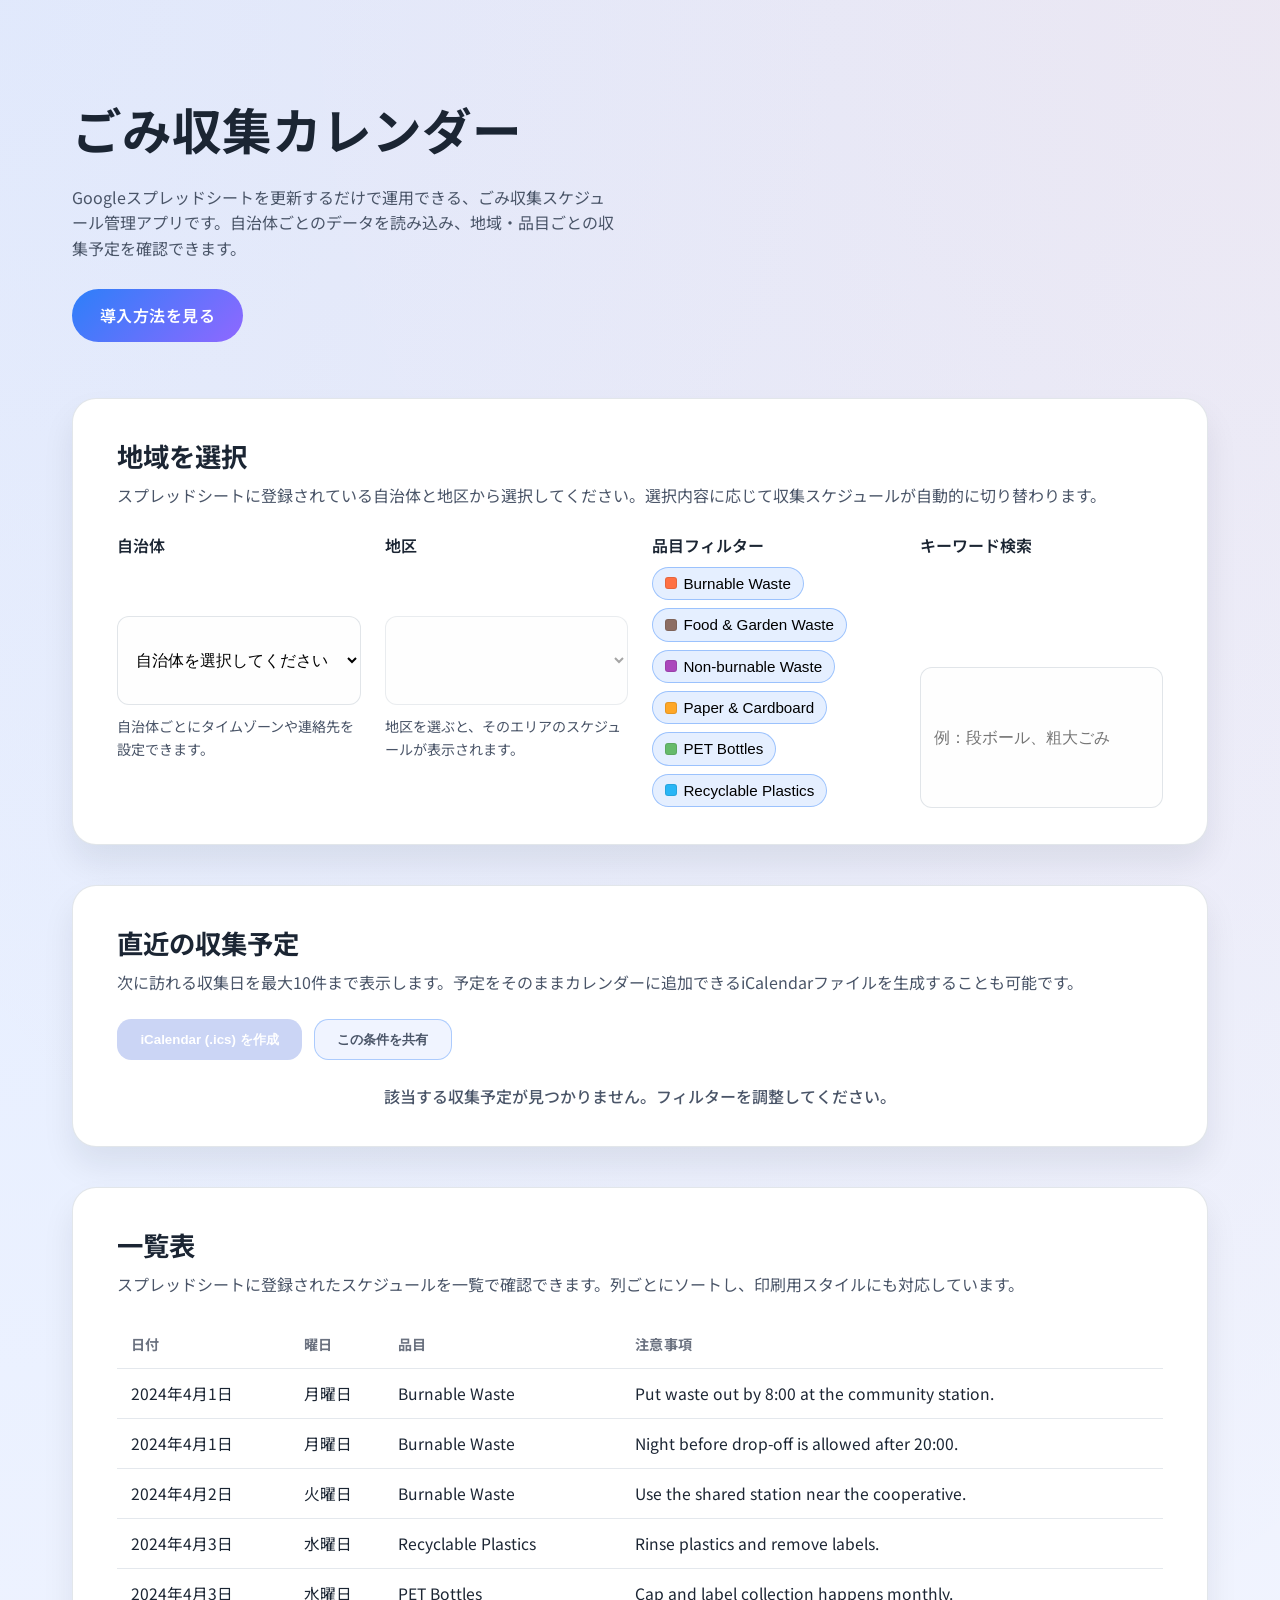
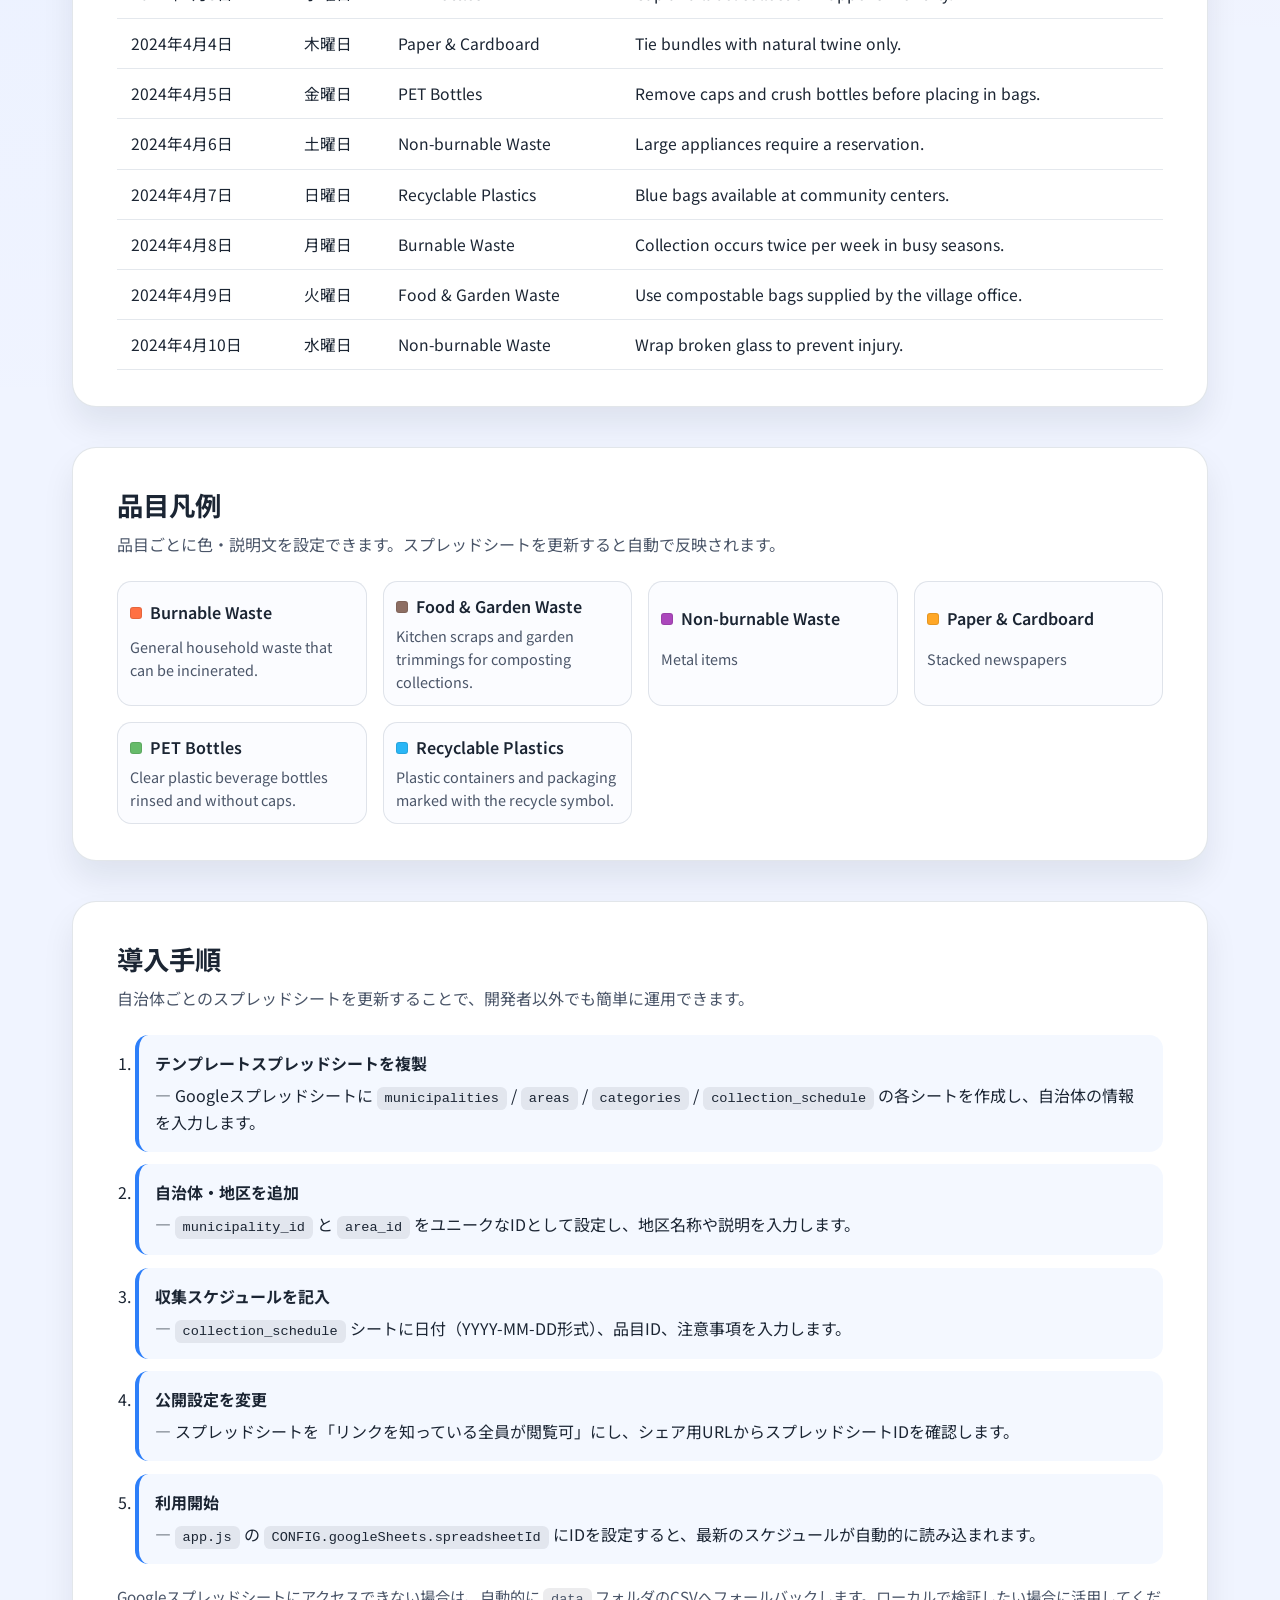
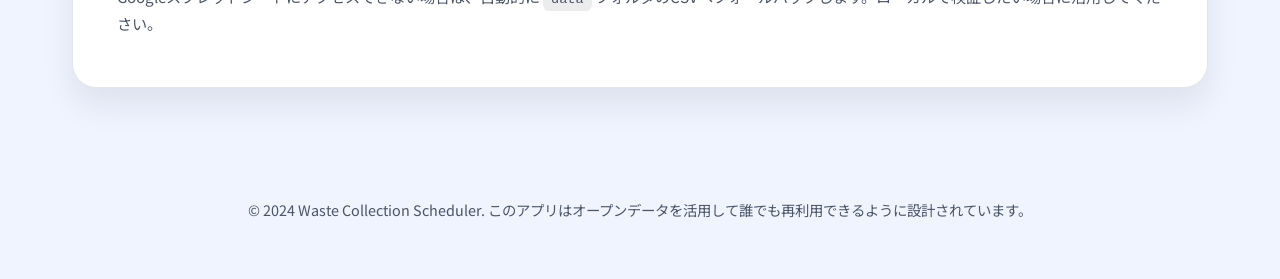
==== commit faf07c70: "Load waste data from Google Sheets" ====
--- a/index.html
+++ b/index.html
@@ -1,69 +1,125 @@
 <!DOCTYPE html>
 <html lang="ja">
 <head>
-    <meta charset="UTF-8" />
-    <meta name="viewport" content="width=device-width, initial-scale=1.0" />
-    <title>Cyber Neon Playground</title>
-    <link rel="preconnect" href="https://fonts.googleapis.com">
-    <link rel="preconnect" href="https://fonts.gstatic.com" crossorigin>
-    <link href="https://fonts.googleapis.com/css2?family=Oxanium:wght@300;400;700&family=Prompt:wght@200;500;700&display=swap" rel="stylesheet">
-    <link rel="stylesheet" href="styles.css" />
+  <meta charset="utf-8">
+  <meta name="viewport" content="width=device-width, initial-scale=1">
+  <title>ごみ収集カレンダー | Waste Collection Scheduler</title>
+  <link rel="stylesheet" href="styles.css">
+  <link rel="preconnect" href="https://fonts.googleapis.com">
+  <link rel="preconnect" href="https://fonts.gstatic.com" crossorigin>
+  <link href="https://fonts.googleapis.com/css2?family=Noto+Sans+JP:wght@400;500;700&display=swap" rel="stylesheet">
 </head>
 <body>
-    <canvas id="starfield"></canvas>
-    <main class="container">
-        <section class="hero">
-            <div class="glitch" data-text="CYBER NEON PLAYGROUND">CYBER NEON PLAYGROUND</div>
-            <p class="tagline">めちゃ面白くてカッコいい未来型エンタメポータルへようこそ</p>
-            <button class="pulse-button" id="launchButton">ENTER THE HYPERSPACE</button>
-        </section>
+  <header class="page-header">
+    <div class="page-header__content">
+      <h1>ごみ収集カレンダー</h1>
+      <p>Googleスプレッドシートを更新するだけで運用できる、ごみ収集スケジュール管理アプリです。自治体ごとのデータを読み込み、地域・品目ごとの収集予定を確認できます。</p>
+      <a class="cta" href="#how-to-use">導入方法を見る</a>
+    </div>
+    <div class="page-header__illustration" aria-hidden="true">
+      <img src="https://images.unsplash.com/photo-1528323273322-d81458248d40?auto=format&fit=crop&w=600&q=80" alt="" loading="lazy">
+    </div>
+  </header>
 
-        <section class="grid">
-            <article class="card" id="missionCard">
-                <h2>ミッションジェネレーター</h2>
-                <p>ボタンを押して、今日のアドベンチャーを受信しよう。</p>
-                <button class="neon-button" id="missionButton">ミッションを受信</button>
-                <p class="output" id="missionOutput">???</p>
-            </article>
+  <main class="layout">
+    <section class="panel" aria-labelledby="controls-title">
+      <div class="panel__header">
+        <h2 id="controls-title">地域を選択</h2>
+        <p>スプレッドシートに登録されている自治体と地区から選択してください。選択内容に応じて収集スケジュールが自動的に切り替わります。</p>
+      </div>
+      <div class="form-grid">
+        <label class="field">
+          <span class="field__label">自治体</span>
+          <select id="municipalitySelect" aria-describedby="municipalityHelp"></select>
+          <span class="field__help" id="municipalityHelp">自治体ごとにタイムゾーンや連絡先を設定できます。</span>
+        </label>
+        <label class="field">
+          <span class="field__label">地区</span>
+          <select id="areaSelect" disabled aria-describedby="areaHelp"></select>
+          <span class="field__help" id="areaHelp">地区を選ぶと、そのエリアのスケジュールが表示されます。</span>
+        </label>
+        <label class="field">
+          <span class="field__label">品目フィルター</span>
+          <div id="categoryFilters" class="category-filters" role="group" aria-label="品目フィルター"></div>
+        </label>
+        <label class="field">
+          <span class="field__label">キーワード検索</span>
+          <input id="searchInput" type="search" placeholder="例：段ボール、粗大ごみ">
+        </label>
+      </div>
+    </section>
 
-            <article class="card" id="beatCard">
-                <h2>シンセビートループ</h2>
-                <p>サウンドを構築して、宇宙サイバービートを鳴らそう。</p>
-                <div class="beat-grid" id="beatGrid"></div>
-                <button class="neon-button" id="beatPlay">PLAY</button>
-                <button class="neon-button" id="beatStop">STOP</button>
-            </article>
+    <section class="panel" aria-labelledby="upcoming-title">
+      <div class="panel__header">
+        <h2 id="upcoming-title">直近の収集予定</h2>
+        <p>次に訪れる収集日を最大10件まで表示します。予定をそのままカレンダーに追加できるiCalendarファイルを生成することも可能です。</p>
+      </div>
+      <div class="actions">
+        <button id="icsButton" class="button" type="button" disabled>iCalendar (.ics) を作成</button>
+        <button id="shareButton" class="button button--secondary" type="button" disabled>この条件を共有</button>
+      </div>
+      <div id="upcomingList" class="card-list" role="list"></div>
+      <p id="noResultsMessage" class="empty" hidden>該当する収集予定が見つかりません。フィルターを調整してください。</p>
+    </section>
 
-            <article class="card" id="auraCard">
-                <h2>ムードオーラ</h2>
-                <p>現在の気分を選ぶと、オーラが変化する。</p>
-                <div class="aura-options">
-                    <button class="chip" data-mood="zen">ZEN</button>
-                    <button class="chip" data-mood="nova">NOVA</button>
-                    <button class="chip" data-mood="chaos">CHAOS</button>
-                </div>
-                <div class="aura-display" id="auraDisplay">
-                    <span>SELECT YOUR AURA</span>
-                </div>
-            </article>
-        </section>
+    <section class="panel" aria-labelledby="schedule-table-title">
+      <div class="panel__header">
+        <h2 id="schedule-table-title">一覧表</h2>
+        <p>スプレッドシートに登録されたスケジュールを一覧で確認できます。列ごとにソートし、印刷用スタイルにも対応しています。</p>
+      </div>
+      <div class="table-wrapper">
+        <table id="scheduleTable">
+          <thead>
+            <tr>
+              <th scope="col" data-sort="date">日付</th>
+              <th scope="col">曜日</th>
+              <th scope="col">品目</th>
+              <th scope="col">注意事項</th>
+            </tr>
+          </thead>
+          <tbody></tbody>
+        </table>
+      </div>
+    </section>
 
-        <section class="terminal">
-            <h2>ネオンターミナル</h2>
-            <p>コマンドを入力すると、AIがサイバーレスポンスを返すぞ！</p>
-            <div class="terminal-window">
-                <div class="terminal-output" id="terminalOutput"></div>
-                <div class="terminal-input">
-                    <span class="prompt">></span>
-                    <input type="text" id="terminalInput" placeholder="hack / vibe / boost など" autocomplete="off" />
-                </div>
-            </div>
-        </section>
+    <section class="panel" aria-labelledby="legend-title">
+      <div class="panel__header">
+        <h2 id="legend-title">品目凡例</h2>
+        <p>品目ごとに色・説明文を設定できます。スプレッドシートを更新すると自動で反映されます。</p>
+      </div>
+      <ul id="legend" class="legend" role="list"></ul>
+    </section>
 
-        <footer>
-            <p>© 2088 Neon Collective. Built with ❤️‍🔥 + ⚡</p>
-        </footer>
-    </main>
-    <script src="script.js"></script>
+    <section class="panel" id="how-to-use" aria-labelledby="how-title">
+      <div class="panel__header">
+        <h2 id="how-title">導入手順</h2>
+        <p>自治体ごとのスプレッドシートを更新することで、開発者以外でも簡単に運用できます。</p>
+      </div>
+      <ol class="howto">
+        <li><strong>テンプレートスプレッドシートを複製</strong> &mdash; Googleスプレッドシートに <code>municipalities</code> / <code>areas</code> / <code>categories</code> / <code>collection_schedule</code> の各シートを作成し、自治体の情報を入力します。</li>
+        <li><strong>自治体・地区を追加</strong> &mdash; <code>municipality_id</code> と <code>area_id</code> をユニークなIDとして設定し、地区名称や説明を入力します。</li>
+        <li><strong>収集スケジュールを記入</strong> &mdash; <code>collection_schedule</code> シートに日付（YYYY-MM-DD形式）、品目ID、注意事項を入力します。</li>
+        <li><strong>公開設定を変更</strong> &mdash; スプレッドシートを「リンクを知っている全員が閲覧可」にし、シェア用URLからスプレッドシートIDを確認します。</li>
+        <li><strong>利用開始</strong> &mdash; <code>app.js</code> の <code>CONFIG.googleSheets.spreadsheetId</code> にIDを設定すると、最新のスケジュールが自動的に読み込まれます。</li>
+      </ol>
+      <p class="panel__note">Googleスプレッドシートにアクセスできない場合は、自動的に <code>data</code> フォルダのCSVへフォールバックします。ローカルで検証したい場合に活用してください。</p>
+    </section>
+  </main>
+
+  <footer class="page-footer">
+    <p>© 2024 Waste Collection Scheduler. このアプリはオープンデータを活用して誰でも再利用できるように設計されています。</p>
+  </footer>
+
+  <template id="cardTemplate">
+    <article class="card" role="listitem">
+      <header class="card__header">
+        <p class="card__date"></p>
+        <p class="card__category"></p>
+      </header>
+      <p class="card__note"></p>
+    </article>
+  </template>
+
+  <script src="app.js" type="module"></script>
 </body>
 </html>
--- a/styles.css
+++ b/styles.css
@@ -1,436 +1,410 @@
 :root {
-    --bg-gradient: radial-gradient(circle at 20% 20%, rgba(0, 255, 242, 0.3), transparent 55%),
-                    radial-gradient(circle at 80% 10%, rgba(255, 0, 210, 0.25), transparent 60%),
-                    radial-gradient(circle at 50% 80%, rgba(255, 255, 255, 0.15), transparent 60%),
-                    linear-gradient(135deg, #080016 0%, #0d0221 50%, #1d0235 100%);
-    --neon-blue: #00eaff;
-    --neon-pink: #ff0cc6;
-    --neon-yellow: #ffe66d;
-    --neon-green: #3dff9f;
-    --text-light: #f5f7ff;
-    --text-muted: #9aa0c2;
-    --card-bg: rgba(16, 10, 37, 0.7);
-    --border-glow: rgba(0, 255, 213, 0.45);
-    --shadow: 0 20px 60px rgba(0, 0, 0, 0.45);
+  color-scheme: light;
+  font-family: 'Noto Sans JP', system-ui, -apple-system, BlinkMacSystemFont, 'Segoe UI', sans-serif;
+  line-height: 1.6;
+  font-size: 16px;
+  background-color: #f7f8fb;
+  --surface: #ffffff;
+  --surface-alt: #f0f4ff;
+  --border: rgba(18, 52, 86, 0.12);
+  --accent: #2d7ff9;
+  --accent-dark: #1f5dcc;
+  --text: #1b2533;
+  --text-muted: #4a5568;
+  --shadow: 0 18px 32px rgba(15, 23, 42, 0.08);
 }
 
 * {
-    margin: 0;
+  box-sizing: border-box;
+}
+
+body {
+  margin: 0;
+  color: var(--text);
+  background: radial-gradient(circle at 0% 0%, rgba(45, 127, 249, 0.08), transparent 55%),
+    radial-gradient(circle at 100% 0%, rgba(255, 121, 97, 0.08), transparent 45%),
+    var(--surface-alt);
+}
+
+a {
+  color: var(--accent);
+  text-decoration: none;
+}
+
+a:hover,
+a:focus {
+  text-decoration: underline;
+}
+
+.page-header {
+  display: grid;
+  grid-template-columns: repeat(auto-fit, minmax(280px, 1fr));
+  gap: 2.5rem;
+  padding: 3.5rem min(6vw, 4.5rem);
+  align-items: center;
+}
+
+.page-header__content h1 {
+  font-size: clamp(2.2rem, 5vw, 3.1rem);
+  margin-bottom: 1rem;
+}
+
+.page-header__content p {
+  margin-bottom: 1.75rem;
+  color: var(--text-muted);
+}
+
+.page-header__illustration img {
+  width: 100%;
+  border-radius: 1.5rem;
+  box-shadow: var(--shadow);
+  object-fit: cover;
+  max-height: 320px;
+}
+
+.cta {
+  display: inline-flex;
+  align-items: center;
+  justify-content: center;
+  padding: 0.85rem 1.75rem;
+  background: linear-gradient(135deg, var(--accent) 0%, #8f68ff 100%);
+  color: #fff;
+  font-weight: 600;
+  border-radius: 999px;
+  letter-spacing: 0.03em;
+  transition: transform 0.2s ease, box-shadow 0.2s ease;
+}
+
+.cta:hover,
+.cta:focus-visible {
+  transform: translateY(-2px);
+  box-shadow: var(--shadow);
+}
+
+.layout {
+  padding: 0 min(6vw, 4.5rem) 4rem;
+  display: grid;
+  gap: 2.5rem;
+}
+
+.panel {
+  background: var(--surface);
+  border-radius: 1.5rem;
+  padding: 2.25rem clamp(1.5rem, 4vw, 2.75rem);
+  box-shadow: var(--shadow);
+  border: 1px solid var(--border);
+}
+
+.panel__header h2 {
+  margin: 0 0 0.35rem;
+  font-size: 1.65rem;
+}
+
+.panel__header p {
+  margin: 0 0 1.5rem;
+  color: var(--text-muted);
+}
+
+.form-grid {
+  display: grid;
+  gap: 1.5rem;
+  grid-template-columns: repeat(auto-fit, minmax(220px, 1fr));
+}
+
+.field {
+  display: grid;
+  gap: 0.6rem;
+}
+
+.field__label {
+  font-weight: 600;
+}
+
+.field select,
+.field input[type="search"] {
+  width: 100%;
+  padding: 0.65rem 0.85rem;
+  border: 1px solid var(--border);
+  border-radius: 0.75rem;
+  font-size: 1rem;
+  background-color: #fefefe;
+  transition: border-color 0.2s ease, box-shadow 0.2s ease;
+}
+
+.field select:focus-visible,
+.field input[type="search"]:focus-visible {
+  outline: none;
+  border-color: var(--accent);
+  box-shadow: 0 0 0 3px rgba(45, 127, 249, 0.2);
+}
+
+.field__help {
+  color: var(--text-muted);
+  font-size: 0.88rem;
+}
+
+.category-filters {
+  display: flex;
+  flex-wrap: wrap;
+  gap: 0.5rem;
+}
+
+.category-filter {
+  display: inline-flex;
+  align-items: center;
+  gap: 0.4rem;
+  padding: 0.45rem 0.75rem;
+  background-color: #f3f6ff;
+  border-radius: 999px;
+  border: 1px solid transparent;
+  cursor: pointer;
+  font-size: 0.95rem;
+  transition: background-color 0.2s ease, border-color 0.2s ease, transform 0.2s ease;
+}
+
+.category-filter[data-active="true"] {
+  background-color: rgba(45, 127, 249, 0.12);
+  border-color: rgba(45, 127, 249, 0.4);
+  transform: translateY(-1px);
+}
+
+.category-swatch {
+  width: 12px;
+  height: 12px;
+  border-radius: 3px;
+  display: inline-block;
+  border: 1px solid rgba(0, 0, 0, 0.1);
+}
+
+.actions {
+  display: flex;
+  flex-wrap: wrap;
+  gap: 0.75rem;
+  margin-bottom: 1.5rem;
+}
+
+.button {
+  display: inline-flex;
+  align-items: center;
+  justify-content: center;
+  padding: 0.65rem 1.4rem;
+  border-radius: 0.9rem;
+  border: 1px solid transparent;
+  font-weight: 600;
+  background-color: var(--accent);
+  color: #fff;
+  cursor: pointer;
+  transition: transform 0.2s ease, box-shadow 0.2s ease, background-color 0.2s ease;
+}
+
+.button:disabled {
+  background-color: #cbd5f5;
+  color: #fff;
+  cursor: not-allowed;
+  box-shadow: none;
+}
+
+.button:not(:disabled):hover,
+.button:not(:disabled):focus-visible {
+  transform: translateY(-1px);
+  box-shadow: var(--shadow);
+}
+
+.button--secondary {
+  background: #fff;
+  border: 1px solid rgba(45, 127, 249, 0.35);
+  color: var(--accent);
+}
+
+.button--secondary:disabled {
+  background: #f0f4ff;
+  color: var(--text-muted);
+}
+
+.card-list {
+  display: grid;
+  gap: 1.25rem;
+}
+
+.card {
+  background: #fff;
+  border-radius: 1.25rem;
+  padding: 1.5rem;
+  border: 1px solid var(--border);
+  box-shadow: 0 12px 24px rgba(17, 24, 39, 0.05);
+  display: grid;
+  gap: 0.75rem;
+}
+
+.card__header {
+  display: flex;
+  justify-content: space-between;
+  gap: 1rem;
+  flex-wrap: wrap;
+  align-items: baseline;
+}
+
+.card__date {
+  font-size: 1.35rem;
+  font-weight: 600;
+}
+
+.card__category {
+  font-weight: 600;
+  color: var(--text-muted);
+}
+
+.card__note {
+  margin: 0;
+  color: var(--text-muted);
+}
+
+.empty {
+  margin: 0;
+  color: var(--text-muted);
+  font-weight: 500;
+  text-align: center;
+}
+
+.table-wrapper {
+  overflow-x: auto;
+}
+
+#scheduleTable {
+  width: 100%;
+  border-collapse: collapse;
+  font-size: 0.98rem;
+}
+
+#scheduleTable th,
+#scheduleTable td {
+  padding: 0.75rem 0.85rem;
+  border-bottom: 1px solid rgba(148, 163, 184, 0.25);
+  text-align: left;
+}
+
+#scheduleTable th {
+  font-size: 0.88rem;
+  letter-spacing: 0.03em;
+  text-transform: uppercase;
+  color: #6b7280;
+}
+
+#scheduleTable tbody tr:hover {
+  background: rgba(45, 127, 249, 0.08);
+}
+
+.legend {
+  display: grid;
+  grid-template-columns: repeat(auto-fit, minmax(240px, 1fr));
+  gap: 1rem;
+  list-style: none;
+  padding: 0;
+  margin: 0;
+}
+
+.legend__item {
+  display: grid;
+  gap: 0.25rem;
+  padding: 0.75rem;
+  border: 1px solid var(--border);
+  border-radius: 0.9rem;
+  background-color: #fbfcff;
+}
+
+.legend__title {
+  font-weight: 600;
+  display: flex;
+  align-items: center;
+  gap: 0.5rem;
+}
+
+.legend__description {
+  margin: 0;
+  color: var(--text-muted);
+  font-size: 0.9rem;
+}
+
+.panel__note {
+  margin-top: 1.25rem;
+  color: var(--text-muted);
+  font-size: 0.95rem;
+}
+
+.page-footer {
+  padding: 2rem min(6vw, 4.5rem) 3rem;
+  color: var(--text-muted);
+  font-size: 0.9rem;
+  text-align: center;
+}
+
+code {
+  background: rgba(15, 23, 42, 0.08);
+  padding: 0.25rem 0.5rem;
+  border-radius: 0.4rem;
+  font-family: 'Fira Mono', 'Roboto Mono', ui-monospace, SFMono-Regular, Menlo, Monaco, Consolas, monospace;
+  font-size: 0.85rem;
+}
+
+.howto {
+  padding-left: 1.1rem;
+  display: grid;
+  gap: 0.8rem;
+}
+
+.howto li {
+  background: rgba(45, 127, 249, 0.05);
+  border-left: 4px solid var(--accent);
+  padding: 1rem;
+  border-radius: 0.85rem;
+}
+
+.howto strong {
+  display: block;
+  margin-bottom: 0.4rem;
+}
+
+@media (max-width: 720px) {
+  .page-header {
+    padding: 2.75rem 1.5rem;
+  }
+
+  .layout {
+    padding: 0 1.5rem 3.5rem;
+  }
+
+  .panel {
+    padding: 1.75rem 1.25rem;
+  }
+}
+
+@media print {
+  body {
+    background: #fff;
+  }
+
+  .page-header,
+  .panel,
+  .actions,
+  .cta,
+  .category-filters,
+  .button,
+  .panel__note,
+  .page-footer {
+    box-shadow: none;
+    background: #fff;
     padding: 0;
-    box-sizing: border-box;
-}
-
-body {
-    font-family: 'Prompt', 'Oxanium', system-ui, sans-serif;
-    background: var(--bg-gradient);
-    color: var(--text-light);
-    min-height: 100vh;
-    overflow-x: hidden;
-}
-
-body.hyperdrive {
-    animation: hyperdrive 2.4s ease;
-}
-
-@keyframes hyperdrive {
-    0% {
-        filter: brightness(1);
-    }
-    40% {
-        filter: brightness(1.6) saturate(1.4);
-        background-position: 100px 100px;
-    }
-    100% {
-        filter: brightness(1);
-    }
-}
-
-#starfield {
-    position: fixed;
-    inset: 0;
-    z-index: -1;
-}
-
-.container {
-    width: min(1100px, 90vw);
-    margin: 0 auto;
-    padding: 4rem 0 6rem;
-    display: flex;
-    flex-direction: column;
-    gap: 3rem;
-}
-
-.hero {
-    text-align: center;
-    display: grid;
-    gap: 1.5rem;
-}
-
-.glitch {
-    font-family: 'Oxanium', sans-serif;
-    font-size: clamp(2.8rem, 8vw, 4.5rem);
-    font-weight: 700;
-    letter-spacing: 0.08em;
-    position: relative;
-    color: var(--text-light);
-    text-transform: uppercase;
-    animation: glow 3s ease-in-out infinite;
-}
-
-.glitch::before,
-.glitch::after {
-    content: attr(data-text);
-    position: absolute;
-    inset: 0;
-    mix-blend-mode: screen;
-}
-
-.glitch::before {
-    color: var(--neon-pink);
-    transform: translateX(-3px);
-    clip-path: polygon(0 2%, 100% 0, 100% 35%, 0 40%);
-}
-
-.glitch::after {
-    color: var(--neon-blue);
-    transform: translateX(3px);
-    clip-path: polygon(0 60%, 100% 65%, 100% 100%, 0 98%);
-}
-
-@keyframes glow {
-    0%, 100% { text-shadow: 0 0 12px rgba(0, 234, 255, 0.8); }
-    50% { text-shadow: 0 0 25px rgba(255, 12, 198, 0.85); }
-}
-
-.tagline {
-    font-weight: 200;
-    color: var(--text-muted);
-    letter-spacing: 0.2em;
-    text-transform: uppercase;
-}
-
-.pulse-button {
-    border: none;
-    padding: 0.8rem 2.5rem;
-    border-radius: 999px;
-    font-weight: 700;
-    letter-spacing: 0.15em;
-    background: linear-gradient(120deg, rgba(0, 234, 255, 0.8), rgba(255, 12, 198, 0.85));
-    color: #06010d;
-    box-shadow: 0 0 35px rgba(0, 234, 255, 0.6);
-    cursor: pointer;
-    position: relative;
-    overflow: hidden;
-    transition: transform 0.3s ease;
-}
-
-.pulse-button::after {
-    content: '';
-    position: absolute;
-    inset: 0;
-    border-radius: 999px;
-    border: 2px solid rgba(255, 255, 255, 0.45);
-    opacity: 0;
-    transform: scale(0.7);
-    transition: transform 0.4s ease, opacity 0.4s ease;
-}
-
-.pulse-button:hover {
-    transform: translateY(-3px) scale(1.02);
-}
-
-.pulse-button:hover::after {
-    opacity: 1;
-    transform: scale(1.1);
-}
-
-.grid {
-    display: grid;
-    grid-template-columns: repeat(auto-fit, minmax(260px, 1fr));
-    gap: 2rem;
-}
-
-.card {
-    background: var(--card-bg);
-    border-radius: 1.5rem;
-    padding: 2rem;
-    position: relative;
-    overflow: hidden;
-    border: 1px solid rgba(255, 255, 255, 0.12);
-    box-shadow: var(--shadow);
-    display: grid;
-    gap: 1.2rem;
-}
-
-.card::before {
-    content: '';
-    position: absolute;
-    inset: 0;
-    border-radius: inherit;
-    border: 1px solid transparent;
-    background: linear-gradient(130deg, rgba(0, 234, 255, 0.2), rgba(255, 12, 198, 0.2));
-    opacity: 0;
-    transition: opacity 0.4s ease;
-    z-index: -1;
-}
-
-.card:hover::before {
-    opacity: 1;
-}
-
-.card h2 {
-    font-family: 'Oxanium', sans-serif;
-    font-size: 1.4rem;
-    letter-spacing: 0.05em;
-}
-
-.neon-button {
-    border: 1px solid rgba(0, 234, 255, 0.5);
-    background: rgba(0, 234, 255, 0.08);
-    color: var(--text-light);
-    padding: 0.6rem 1.8rem;
-    border-radius: 999px;
-    letter-spacing: 0.12em;
-    text-transform: uppercase;
-    font-size: 0.8rem;
-    cursor: pointer;
-    transition: transform 0.2s ease, background 0.3s ease, box-shadow 0.3s ease;
-}
-
-.neon-button:hover {
-    transform: translateY(-2px);
-    background: rgba(0, 234, 255, 0.25);
-    box-shadow: 0 0 18px rgba(0, 234, 255, 0.45);
-}
-
-.neon-button.active {
-    background: rgba(255, 12, 198, 0.35);
-    box-shadow: 0 0 20px rgba(255, 12, 198, 0.55);
-}
-
-.output {
-    min-height: 3rem;
-    font-family: 'Oxanium', sans-serif;
-    letter-spacing: 0.05em;
-    color: var(--neon-yellow);
-}
-
-.output.reveal {
-    animation: shimmer 0.6s ease;
-}
-
-@keyframes shimmer {
-    from {
-        opacity: 0;
-        transform: translateY(6px);
-    }
-    to {
-        opacity: 1;
-        transform: translateY(0);
-    }
-}
-
-.beat-grid {
-    display: grid;
-    grid-template-columns: repeat(8, 1fr);
-    gap: 0.6rem;
-}
-
-.beat-cell {
-    aspect-ratio: 1;
-    border-radius: 12px;
-    background: rgba(255, 255, 255, 0.08);
-    position: relative;
-    cursor: pointer;
-    transition: transform 0.2s ease, background 0.3s ease;
-}
-
-.beat-cell.active {
-    background: rgba(255, 12, 198, 0.65);
-    box-shadow: 0 0 18px rgba(255, 12, 198, 0.6);
-    transform: translateY(-2px);
-}
-
-.beat-cell.playing::after {
-    content: '';
-    position: absolute;
-    inset: -6px;
-    border-radius: inherit;
-    border: 2px solid rgba(0, 234, 255, 0.6);
-    animation: pulse 0.3s ease;
-}
-
-@keyframes pulse {
-    from {
-        opacity: 1;
-        transform: scale(1);
-    }
-    to {
-        opacity: 0;
-        transform: scale(1.2);
-    }
-}
-
-.aura-options {
-    display: flex;
-    gap: 0.8rem;
-}
-
-.chip {
-    padding: 0.5rem 1.3rem;
-    border-radius: 999px;
-    border: 1px solid rgba(255, 255, 255, 0.2);
-    background: rgba(255, 255, 255, 0.05);
-    color: var(--text-muted);
-    font-size: 0.75rem;
-    letter-spacing: 0.12em;
-    cursor: pointer;
-    transition: background 0.3s ease, color 0.3s ease, transform 0.2s ease;
-}
-
-.chip:hover,
-.chip.active {
-    color: var(--text-light);
-    background: rgba(0, 234, 255, 0.2);
-    transform: translateY(-2px);
-}
-
-.aura-display {
-    border: 1px solid rgba(255, 255, 255, 0.2);
-    border-radius: 1rem;
-    padding: 2rem;
-    min-height: 140px;
-    display: grid;
-    place-items: center;
-    font-size: 1.2rem;
-    letter-spacing: 0.1em;
-    font-family: 'Oxanium', sans-serif;
-    text-align: center;
-    background: linear-gradient(135deg, rgba(0, 234, 255, 0.12), rgba(255, 12, 198, 0.12));
-    position: relative;
-    overflow: hidden;
-}
-
-.aura-display::after {
-    content: '';
-    position: absolute;
-    inset: -30% 10%;
-    background: conic-gradient(from 90deg, transparent, rgba(255, 255, 255, 0.2), transparent 60%);
-    animation: rotate 6s linear infinite;
-    opacity: 0;
-}
-
-.aura-display[data-mode="zen"] {
-    background: radial-gradient(circle, rgba(61, 255, 159, 0.25), transparent), rgba(0, 0, 0, 0.2);
-    color: var(--neon-green);
-}
-
-.aura-display[data-mode="zen"]::after {
-    opacity: 0.4;
-}
-
-.aura-display[data-mode="nova"] {
-    background: radial-gradient(circle, rgba(0, 234, 255, 0.2), transparent), rgba(0, 0, 0, 0.25);
-    color: var(--neon-blue);
-}
-
-.aura-display[data-mode="nova"]::after {
-    opacity: 0.5;
-}
-
-.aura-display[data-mode="chaos"] {
-    background: radial-gradient(circle, rgba(255, 12, 198, 0.25), transparent), rgba(0, 0, 0, 0.35);
-    color: var(--neon-pink);
-}
-
-.aura-display[data-mode="chaos"]::after {
-    opacity: 0.6;
-    animation-duration: 3s;
-}
-
-@keyframes rotate {
-    0% {
-        transform: rotate(0deg);
-    }
-    100% {
-        transform: rotate(360deg);
-    }
-}
-
-.terminal {
-    background: rgba(7, 4, 21, 0.75);
-    border-radius: 1.5rem;
-    padding: 2.5rem;
-    border: 1px solid rgba(0, 234, 255, 0.2);
-    box-shadow: var(--shadow);
-    display: grid;
-    gap: 1.5rem;
-}
-
-.terminal-window {
-    border-radius: 1rem;
-    border: 1px solid rgba(0, 234, 255, 0.25);
-    background: rgba(4, 1, 12, 0.9);
-    overflow: hidden;
-    display: grid;
-    grid-template-rows: 1fr auto;
-    max-height: 320px;
-}
-
-.terminal-output {
-    padding: 1.2rem;
-    font-family: 'Oxanium', monospace;
-    overflow-y: auto;
-    display: grid;
-    gap: 0.5rem;
-}
-
-.terminal-line {
-    display: flex;
-    gap: 0.6rem;
-}
-
-.prompt {
-    color: var(--neon-blue);
-}
-
-.terminal-line .command {
-    color: var(--neon-pink);
-    text-transform: uppercase;
-    letter-spacing: 0.08em;
-}
-
-.terminal-input {
-    display: flex;
-    align-items: center;
-    gap: 0.8rem;
-    padding: 1rem;
-    background: rgba(0, 234, 255, 0.08);
-}
-
-.terminal-input input {
-    flex: 1;
-    background: transparent;
-    border: none;
-    outline: none;
-    color: var(--text-light);
-    font-family: inherit;
-    letter-spacing: 0.1em;
-}
-
-footer {
-    text-align: center;
-    font-size: 0.8rem;
-    color: rgba(255, 255, 255, 0.5);
-}
-
-@media (max-width: 720px) {
-    .container {
-        padding: 3rem 0 4rem;
-        gap: 2.5rem;
-    }
-
-    .terminal {
-        padding: 1.5rem;
-    }
-}
+  }
+
+  .page-header__illustration,
+  .actions,
+  #legend,
+  .howto,
+  #categoryFilters {
+    display: none !important;
+  }
+
+  .layout {
+    padding: 0;
+  }
+}
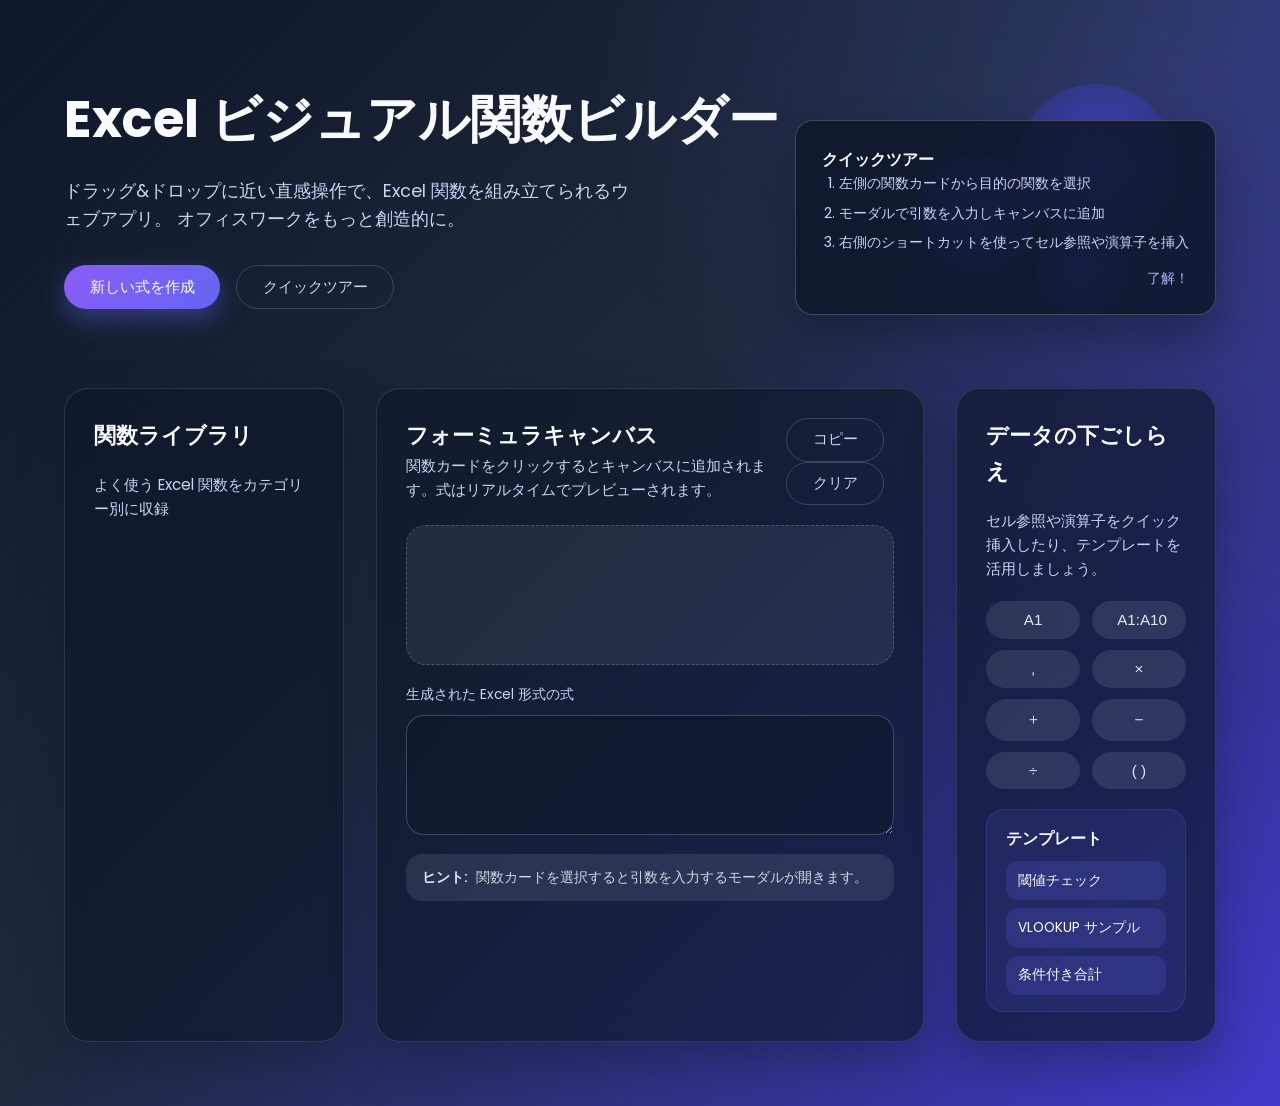
==== commit 8fe14510: "Add visual Excel formula builder web app" ====
--- a/index.html
+++ b/index.html
@@ -1,125 +1,143 @@
 <!DOCTYPE html>
 <html lang="ja">
-<head>
-  <meta charset="utf-8">
-  <meta name="viewport" content="width=device-width, initial-scale=1">
-  <title>ごみ収集カレンダー | Waste Collection Scheduler</title>
-  <link rel="stylesheet" href="styles.css">
-  <link rel="preconnect" href="https://fonts.googleapis.com">
-  <link rel="preconnect" href="https://fonts.gstatic.com" crossorigin>
-  <link href="https://fonts.googleapis.com/css2?family=Noto+Sans+JP:wght@400;500;700&display=swap" rel="stylesheet">
-</head>
-<body>
-  <header class="page-header">
-    <div class="page-header__content">
-      <h1>ごみ収集カレンダー</h1>
-      <p>Googleスプレッドシートを更新するだけで運用できる、ごみ収集スケジュール管理アプリです。自治体ごとのデータを読み込み、地域・品目ごとの収集予定を確認できます。</p>
-      <a class="cta" href="#how-to-use">導入方法を見る</a>
+  <head>
+    <meta charset="UTF-8" />
+    <meta name="viewport" content="width=device-width, initial-scale=1.0" />
+    <title>Excel ビジュアル関数ビルダー</title>
+    <link rel="preconnect" href="https://fonts.googleapis.com" />
+    <link rel="preconnect" href="https://fonts.gstatic.com" crossorigin />
+    <link
+      href="https://fonts.googleapis.com/css2?family=Poppins:wght@300;400;500;600;700&display=swap"
+      rel="stylesheet"
+    />
+    <link rel="stylesheet" href="style.css" />
+  </head>
+  <body>
+    <div class="background-glow"></div>
+    <header class="hero">
+      <div class="hero__content">
+        <h1>Excel ビジュアル関数ビルダー</h1>
+        <p>
+          ドラッグ&ドロップに近い直感操作で、Excel 関数を組み立てられるウェブアプリ。
+          オフィスワークをもっと創造的に。
+        </p>
+        <div class="hero__actions">
+          <button id="newFormulaBtn" class="btn primary">新しい式を作成</button>
+          <button id="tourBtn" class="btn ghost">クイックツアー</button>
+        </div>
+      </div>
+      <div class="hero__visual">
+        <div class="orb orb--one"></div>
+        <div class="orb orb--two"></div>
+        <div class="orb orb--three"></div>
+      </div>
+    </header>
+
+    <main class="app">
+      <section class="panel panel--left">
+        <h2>関数ライブラリ</h2>
+        <p class="panel__subtitle">よく使う Excel 関数をカテゴリー別に収録</p>
+        <div id="functionList" class="function-list"></div>
+      </section>
+
+      <section class="panel panel--center">
+        <div class="formula-header">
+          <div>
+            <h2>フォーミュラキャンバス</h2>
+            <p class="panel__subtitle">
+              関数カードをクリックするとキャンバスに追加されます。式はリアルタイムでプレビューされます。
+            </p>
+          </div>
+          <div class="formula-actions">
+            <button id="copyFormulaBtn" class="btn ghost">コピー</button>
+            <button id="clearFormulaBtn" class="btn ghost">クリア</button>
+          </div>
+        </div>
+        <div class="formula-display" id="formulaDisplay"></div>
+        <div class="formula-input">
+          <label for="formulaText">生成された Excel 形式の式</label>
+          <textarea id="formulaText" rows="4" spellcheck="false"></textarea>
+        </div>
+        <div class="hint-bar">
+          <span class="hint-bar__title">ヒント:</span>
+          <span id="hintText">関数カードを選択すると引数を入力するモーダルが開きます。</span>
+        </div>
+      </section>
+
+      <section class="panel panel--right">
+        <h2>データの下ごしらえ</h2>
+        <p class="panel__subtitle">
+          セル参照や演算子をクイック挿入したり、テンプレートを活用しましょう。
+        </p>
+        <div class="quick-actions">
+          <button class="btn secondary" data-insert="A1">A1</button>
+          <button class="btn secondary" data-insert="A1:A10">A1:A10</button>
+          <button class="btn secondary" data-insert=",">,</button>
+          <button class="btn secondary" data-insert="*">×</button>
+          <button class="btn secondary" data-insert="+">＋</button>
+          <button class="btn secondary" data-insert="-">−</button>
+          <button class="btn secondary" data-insert="/">÷</button>
+          <button class="btn secondary" data-insert="()">( )</button>
+        </div>
+        <div class="preset-card">
+          <h3>テンプレート</h3>
+          <ul>
+            <li data-template="=IF(A1&gt;10,\"高い\",\"低い\")">閾値チェック</li>
+            <li data-template="=VLOOKUP(A2,参照表!A:B,2,FALSE)">VLOOKUP サンプル</li>
+            <li data-template="=SUMIF(A:A,\"完了\",B:B)">条件付き合計</li>
+          </ul>
+        </div>
+      </section>
+    </main>
+
+    <div id="functionModal" class="modal" aria-hidden="true">
+      <div class="modal__overlay" data-close="true"></div>
+      <div class="modal__content" role="dialog" aria-modal="true">
+        <header class="modal__header">
+          <div>
+            <h3 id="modalTitle"></h3>
+            <p id="modalDescription"></p>
+          </div>
+          <button class="modal__close" data-close="true">×</button>
+        </header>
+        <form id="functionForm" class="modal__body"></form>
+        <footer class="modal__footer">
+          <button type="button" class="btn ghost" data-close="true">キャンセル</button>
+          <button type="submit" class="btn primary">キャンバスに追加</button>
+        </footer>
+      </div>
     </div>
-    <div class="page-header__illustration" aria-hidden="true">
-      <img src="https://images.unsplash.com/photo-1528323273322-d81458248d40?auto=format&fit=crop&w=600&q=80" alt="" loading="lazy">
+
+    <div id="tourPopover" class="tour-popover" hidden>
+      <div class="tour-popover__body">
+        <h3>クイックツアー</h3>
+        <ol>
+          <li>左側の関数カードから目的の関数を選択</li>
+          <li>モーダルで引数を入力しキャンバスに追加</li>
+          <li>右側のショートカットを使ってセル参照や演算子を挿入</li>
+        </ol>
+      </div>
+      <button class="tour-popover__close">了解！</button>
     </div>
-  </header>
 
-  <main class="layout">
-    <section class="panel" aria-labelledby="controls-title">
-      <div class="panel__header">
-        <h2 id="controls-title">地域を選択</h2>
-        <p>スプレッドシートに登録されている自治体と地区から選択してください。選択内容に応じて収集スケジュールが自動的に切り替わります。</p>
-      </div>
-      <div class="form-grid">
-        <label class="field">
-          <span class="field__label">自治体</span>
-          <select id="municipalitySelect" aria-describedby="municipalityHelp"></select>
-          <span class="field__help" id="municipalityHelp">自治体ごとにタイムゾーンや連絡先を設定できます。</span>
-        </label>
-        <label class="field">
-          <span class="field__label">地区</span>
-          <select id="areaSelect" disabled aria-describedby="areaHelp"></select>
-          <span class="field__help" id="areaHelp">地区を選ぶと、そのエリアのスケジュールが表示されます。</span>
-        </label>
-        <label class="field">
-          <span class="field__label">品目フィルター</span>
-          <div id="categoryFilters" class="category-filters" role="group" aria-label="品目フィルター"></div>
-        </label>
-        <label class="field">
-          <span class="field__label">キーワード検索</span>
-          <input id="searchInput" type="search" placeholder="例：段ボール、粗大ごみ">
-        </label>
-      </div>
-    </section>
+    <template id="functionCardTemplate">
+      <article class="function-card">
+        <div class="function-card__icon"></div>
+        <div class="function-card__body">
+          <div class="function-card__header">
+            <h3 class="function-card__title"></h3>
+            <span class="function-card__category"></span>
+          </div>
+          <p class="function-card__description"></p>
+          <button class="function-card__cta">キャンバスに追加</button>
+        </div>
+      </article>
+    </template>
 
-    <section class="panel" aria-labelledby="upcoming-title">
-      <div class="panel__header">
-        <h2 id="upcoming-title">直近の収集予定</h2>
-        <p>次に訪れる収集日を最大10件まで表示します。予定をそのままカレンダーに追加できるiCalendarファイルを生成することも可能です。</p>
-      </div>
-      <div class="actions">
-        <button id="icsButton" class="button" type="button" disabled>iCalendar (.ics) を作成</button>
-        <button id="shareButton" class="button button--secondary" type="button" disabled>この条件を共有</button>
-      </div>
-      <div id="upcomingList" class="card-list" role="list"></div>
-      <p id="noResultsMessage" class="empty" hidden>該当する収集予定が見つかりません。フィルターを調整してください。</p>
-    </section>
+    <template id="formulaChipTemplate">
+      <span class="formula-chip"></span>
+    </template>
 
-    <section class="panel" aria-labelledby="schedule-table-title">
-      <div class="panel__header">
-        <h2 id="schedule-table-title">一覧表</h2>
-        <p>スプレッドシートに登録されたスケジュールを一覧で確認できます。列ごとにソートし、印刷用スタイルにも対応しています。</p>
-      </div>
-      <div class="table-wrapper">
-        <table id="scheduleTable">
-          <thead>
-            <tr>
-              <th scope="col" data-sort="date">日付</th>
-              <th scope="col">曜日</th>
-              <th scope="col">品目</th>
-              <th scope="col">注意事項</th>
-            </tr>
-          </thead>
-          <tbody></tbody>
-        </table>
-      </div>
-    </section>
-
-    <section class="panel" aria-labelledby="legend-title">
-      <div class="panel__header">
-        <h2 id="legend-title">品目凡例</h2>
-        <p>品目ごとに色・説明文を設定できます。スプレッドシートを更新すると自動で反映されます。</p>
-      </div>
-      <ul id="legend" class="legend" role="list"></ul>
-    </section>
-
-    <section class="panel" id="how-to-use" aria-labelledby="how-title">
-      <div class="panel__header">
-        <h2 id="how-title">導入手順</h2>
-        <p>自治体ごとのスプレッドシートを更新することで、開発者以外でも簡単に運用できます。</p>
-      </div>
-      <ol class="howto">
-        <li><strong>テンプレートスプレッドシートを複製</strong> &mdash; Googleスプレッドシートに <code>municipalities</code> / <code>areas</code> / <code>categories</code> / <code>collection_schedule</code> の各シートを作成し、自治体の情報を入力します。</li>
-        <li><strong>自治体・地区を追加</strong> &mdash; <code>municipality_id</code> と <code>area_id</code> をユニークなIDとして設定し、地区名称や説明を入力します。</li>
-        <li><strong>収集スケジュールを記入</strong> &mdash; <code>collection_schedule</code> シートに日付（YYYY-MM-DD形式）、品目ID、注意事項を入力します。</li>
-        <li><strong>公開設定を変更</strong> &mdash; スプレッドシートを「リンクを知っている全員が閲覧可」にし、シェア用URLからスプレッドシートIDを確認します。</li>
-        <li><strong>利用開始</strong> &mdash; <code>app.js</code> の <code>CONFIG.googleSheets.spreadsheetId</code> にIDを設定すると、最新のスケジュールが自動的に読み込まれます。</li>
-      </ol>
-      <p class="panel__note">Googleスプレッドシートにアクセスできない場合は、自動的に <code>data</code> フォルダのCSVへフォールバックします。ローカルで検証したい場合に活用してください。</p>
-    </section>
-  </main>
-
-  <footer class="page-footer">
-    <p>© 2024 Waste Collection Scheduler. このアプリはオープンデータを活用して誰でも再利用できるように設計されています。</p>
-  </footer>
-
-  <template id="cardTemplate">
-    <article class="card" role="listitem">
-      <header class="card__header">
-        <p class="card__date"></p>
-        <p class="card__category"></p>
-      </header>
-      <p class="card__note"></p>
-    </article>
-  </template>
-
-  <script src="app.js" type="module"></script>
-</body>
+    <script src="script.js" defer></script>
+  </body>
 </html>
--- a/style.css
+++ b/style.css
@@ -0,0 +1,592 @@
+:root {
+  color-scheme: light;
+  --bg-gradient: linear-gradient(135deg, #0f172a, #1e293b 45%, #4338ca 100%);
+  --accent: #8b5cf6;
+  --accent-strong: #6366f1;
+  --surface: rgba(15, 23, 42, 0.65);
+  --surface-light: rgba(148, 163, 184, 0.12);
+  --surface-strong: rgba(15, 23, 42, 0.92);
+  --text: #f8fafc;
+  --text-muted: #cbd5f5;
+  --border: rgba(148, 163, 184, 0.2);
+  --chip-bg: rgba(99, 102, 241, 0.08);
+  --shadow-soft: 0 20px 45px rgba(15, 23, 42, 0.35);
+  --transition: all 0.25s ease;
+  font-family: "Poppins", "Hiragino Sans", "Yu Gothic", sans-serif;
+}
+
+* {
+  box-sizing: border-box;
+  margin: 0;
+  padding: 0;
+}
+
+body {
+  min-height: 100vh;
+  background: var(--bg-gradient);
+  color: var(--text);
+  line-height: 1.6;
+  position: relative;
+  overflow-x: hidden;
+}
+
+.background-glow {
+  position: fixed;
+  inset: 0;
+  background: radial-gradient(
+    circle at top right,
+    rgba(99, 102, 241, 0.25),
+    transparent 45%
+  );
+  pointer-events: none;
+  z-index: -1;
+}
+
+.hero {
+  display: grid;
+  grid-template-columns: minmax(0, 1fr) 320px;
+  gap: 3rem;
+  padding: 4rem clamp(2rem, 5vw, 6rem);
+  align-items: center;
+}
+
+.hero__content h1 {
+  font-size: clamp(2.6rem, 4vw, 3.6rem);
+  font-weight: 700;
+  margin-bottom: 1rem;
+}
+
+.hero__content p {
+  font-size: 1.1rem;
+  color: var(--text-muted);
+  max-width: 36rem;
+  margin-bottom: 2rem;
+}
+
+.hero__actions {
+  display: flex;
+  gap: 1rem;
+  flex-wrap: wrap;
+}
+
+.hero__visual {
+  position: relative;
+  height: 260px;
+}
+
+.orb {
+  position: absolute;
+  border-radius: 50%;
+  background: radial-gradient(circle, rgba(79, 70, 229, 0.9), rgba(30, 64, 175, 0.15));
+  filter: blur(0.5px);
+  opacity: 0.9;
+  animation: float 8s ease-in-out infinite;
+}
+
+.orb--one {
+  width: 160px;
+  height: 160px;
+  top: 20px;
+  right: 40px;
+}
+
+.orb--two {
+  width: 120px;
+  height: 120px;
+  top: 90px;
+  right: 180px;
+  animation-delay: 1.5s;
+}
+
+.orb--three {
+  width: 90px;
+  height: 90px;
+  bottom: 10px;
+  right: 90px;
+  animation-delay: 0.5s;
+}
+
+@keyframes float {
+  0%,
+  100% {
+    transform: translateY(0) scale(1);
+  }
+  50% {
+    transform: translateY(-14px) scale(1.05);
+  }
+}
+
+.app {
+  display: grid;
+  grid-template-columns: 280px minmax(0, 1fr) 260px;
+  gap: 2rem;
+  padding: 0 clamp(2rem, 5vw, 6rem) 4rem;
+}
+
+.panel {
+  background: var(--surface);
+  border: 1px solid var(--border);
+  border-radius: 24px;
+  padding: 1.8rem;
+  box-shadow: var(--shadow-soft);
+  backdrop-filter: blur(16px);
+  display: flex;
+  flex-direction: column;
+  gap: 1.2rem;
+}
+
+.panel h2 {
+  font-size: 1.4rem;
+  font-weight: 600;
+}
+
+.panel__subtitle {
+  font-size: 0.95rem;
+  color: var(--text-muted);
+}
+
+.btn {
+  border: none;
+  border-radius: 999px;
+  padding: 0.65rem 1.6rem;
+  font-size: 0.95rem;
+  font-weight: 500;
+  cursor: pointer;
+  transition: var(--transition);
+}
+
+.btn.primary {
+  background: linear-gradient(135deg, #8b5cf6, #6366f1);
+  color: #fff;
+  box-shadow: 0 10px 25px rgba(99, 102, 241, 0.4);
+}
+
+.btn.primary:hover {
+  transform: translateY(-1px);
+  box-shadow: 0 15px 35px rgba(99, 102, 241, 0.5);
+}
+
+.btn.secondary {
+  background: rgba(148, 163, 184, 0.18);
+  color: #e2e8f0;
+}
+
+.btn.secondary:hover {
+  background: rgba(148, 163, 184, 0.28);
+}
+
+.btn.ghost {
+  background: transparent;
+  color: var(--text-muted);
+  border: 1px solid rgba(148, 163, 184, 0.3);
+}
+
+.btn.ghost:hover {
+  color: #fff;
+  border-color: rgba(148, 163, 184, 0.5);
+}
+
+.function-list {
+  display: grid;
+  grid-template-columns: 1fr;
+  gap: 1rem;
+  overflow-y: auto;
+  max-height: 560px;
+  padding-right: 0.3rem;
+}
+
+.function-card {
+  display: grid;
+  grid-template-columns: 64px 1fr;
+  gap: 1.2rem;
+  padding: 1.2rem;
+  border-radius: 18px;
+  background: var(--surface-light);
+  border: 1px solid transparent;
+  transition: var(--transition);
+}
+
+.function-card:hover {
+  border-color: rgba(99, 102, 241, 0.4);
+  transform: translateY(-4px);
+}
+
+.function-card__icon {
+  width: 64px;
+  height: 64px;
+  border-radius: 18px;
+  background: rgba(99, 102, 241, 0.2);
+  display: grid;
+  place-items: center;
+  font-size: 1.6rem;
+  color: #c7d2fe;
+}
+
+.function-card__title {
+  font-size: 1.1rem;
+  font-weight: 600;
+}
+
+.function-card__category {
+  font-size: 0.75rem;
+  font-weight: 500;
+  text-transform: uppercase;
+  letter-spacing: 0.08em;
+  color: rgba(191, 219, 254, 0.7);
+}
+
+.function-card__description {
+  font-size: 0.9rem;
+  color: var(--text-muted);
+  margin: 0.4rem 0 0.8rem;
+}
+
+.gradient--violet .function-card__icon {
+  background: radial-gradient(circle, rgba(139, 92, 246, 0.55), rgba(99, 102, 241, 0.2));
+}
+
+.gradient--green .function-card__icon {
+  background: radial-gradient(circle, rgba(34, 197, 94, 0.45), rgba(5, 150, 105, 0.2));
+}
+
+.gradient--pink .function-card__icon {
+  background: radial-gradient(circle, rgba(244, 114, 182, 0.55), rgba(219, 39, 119, 0.2));
+}
+
+.gradient--blue .function-card__icon {
+  background: radial-gradient(circle, rgba(96, 165, 250, 0.55), rgba(59, 130, 246, 0.2));
+}
+
+.gradient--cyan .function-card__icon {
+  background: radial-gradient(circle, rgba(34, 211, 238, 0.55), rgba(14, 165, 233, 0.2));
+}
+
+.function-card__cta {
+  background: rgba(99, 102, 241, 0.22);
+  border: none;
+  color: #e0e7ff;
+  padding: 0.45rem 1.1rem;
+  border-radius: 999px;
+  font-size: 0.85rem;
+  font-weight: 500;
+  cursor: pointer;
+  transition: var(--transition);
+}
+
+.function-card__cta:hover {
+  background: rgba(99, 102, 241, 0.36);
+}
+
+.formula-header {
+  display: flex;
+  justify-content: space-between;
+  align-items: flex-start;
+  gap: 1rem;
+}
+
+.formula-display {
+  min-height: 140px;
+  border-radius: 20px;
+  background: var(--surface-light);
+  border: 1px dashed rgba(148, 163, 184, 0.35);
+  padding: 1.2rem;
+  display: flex;
+  flex-wrap: wrap;
+  gap: 0.6rem;
+  align-content: flex-start;
+  transition: var(--transition);
+}
+
+.formula-display.empty::before {
+  content: "ここに式が表示されます";
+  color: rgba(203, 213, 225, 0.55);
+  font-size: 0.9rem;
+}
+
+.formula-chip {
+  background: var(--chip-bg);
+  border-radius: 12px;
+  padding: 0.4rem 0.75rem;
+  color: #e0e7ff;
+  font-size: 0.9rem;
+  display: inline-flex;
+  align-items: center;
+  gap: 0.4rem;
+  border: 1px solid rgba(99, 102, 241, 0.25);
+}
+
+.formula-chip[data-type="operator"] {
+  background: rgba(79, 70, 229, 0.35);
+  color: #fff;
+}
+
+.formula-chip[data-type="function"] {
+  background: rgba(129, 140, 248, 0.35);
+}
+
+.formula-input {
+  display: grid;
+  gap: 0.6rem;
+}
+
+.formula-input label {
+  font-size: 0.85rem;
+  color: var(--text-muted);
+}
+
+textarea {
+  width: 100%;
+  border-radius: 18px;
+  border: 1px solid rgba(148, 163, 184, 0.35);
+  background: rgba(15, 23, 42, 0.6);
+  color: #f8fafc;
+  padding: 1rem 1.2rem;
+  font-size: 0.95rem;
+  resize: vertical;
+  min-height: 120px;
+  transition: var(--transition);
+}
+
+textarea:focus {
+  outline: 2px solid rgba(99, 102, 241, 0.45);
+  border-color: transparent;
+}
+
+.hint-bar {
+  border-radius: 16px;
+  padding: 0.75rem 1rem;
+  background: rgba(148, 163, 184, 0.16);
+  color: rgba(226, 232, 240, 0.9);
+  display: flex;
+  gap: 0.5rem;
+  align-items: center;
+  font-size: 0.9rem;
+}
+
+.hint-bar__title {
+  font-weight: 600;
+  color: #e0e7ff;
+}
+
+.quick-actions {
+  display: grid;
+  grid-template-columns: repeat(2, minmax(0, 1fr));
+  gap: 0.7rem;
+}
+
+.preset-card {
+  border-radius: 18px;
+  background: rgba(99, 102, 241, 0.12);
+  padding: 1rem 1.2rem;
+  border: 1px solid rgba(99, 102, 241, 0.22);
+}
+
+.preset-card h3 {
+  font-size: 1rem;
+  margin-bottom: 0.6rem;
+}
+
+.preset-card ul {
+  display: grid;
+  gap: 0.5rem;
+  list-style: none;
+}
+
+.preset-card li {
+  background: rgba(99, 102, 241, 0.18);
+  padding: 0.55rem 0.75rem;
+  border-radius: 12px;
+  font-size: 0.85rem;
+  cursor: pointer;
+  transition: var(--transition);
+}
+
+.preset-card li:hover {
+  background: rgba(129, 140, 248, 0.3);
+}
+
+.modal {
+  position: fixed;
+  inset: 0;
+  display: grid;
+  place-items: center;
+  opacity: 0;
+  pointer-events: none;
+  transition: var(--transition);
+  z-index: 10;
+}
+
+.modal[aria-hidden="false"] {
+  opacity: 1;
+  pointer-events: auto;
+}
+
+.modal__overlay {
+  position: absolute;
+  inset: 0;
+  background: rgba(15, 23, 42, 0.6);
+  backdrop-filter: blur(4px);
+}
+
+.modal__content {
+  position: relative;
+  background: var(--surface-strong);
+  border-radius: 28px;
+  padding: 2rem;
+  width: min(520px, calc(100vw - 2rem));
+  max-height: calc(100vh - 4rem);
+  display: grid;
+  gap: 1.6rem;
+  border: 1px solid rgba(148, 163, 184, 0.35);
+  box-shadow: 0 30px 60px rgba(15, 23, 42, 0.45);
+}
+
+.modal__header {
+  display: flex;
+  justify-content: space-between;
+  align-items: flex-start;
+  gap: 1rem;
+}
+
+.modal__close {
+  background: rgba(148, 163, 184, 0.15);
+  border: none;
+  border-radius: 50%;
+  width: 40px;
+  height: 40px;
+  color: #e2e8f0;
+  font-size: 1.5rem;
+  cursor: pointer;
+}
+
+.modal__body {
+  display: grid;
+  gap: 1rem;
+  overflow-y: auto;
+  padding-right: 0.3rem;
+}
+
+.form-field {
+  display: grid;
+  gap: 0.35rem;
+}
+
+.form-field label {
+  font-size: 0.85rem;
+  color: var(--text-muted);
+}
+
+.form-field input,
+.form-field textarea {
+  width: 100%;
+  border-radius: 12px;
+  border: 1px solid rgba(148, 163, 184, 0.35);
+  background: rgba(15, 23, 42, 0.7);
+  color: #f8fafc;
+  padding: 0.7rem 0.9rem;
+  font-size: 0.95rem;
+}
+
+.form-field small {
+  font-size: 0.75rem;
+  color: rgba(203, 213, 225, 0.8);
+}
+
+.modal__footer {
+  display: flex;
+  justify-content: flex-end;
+  gap: 0.8rem;
+}
+
+.tour-popover {
+  position: fixed;
+  top: 120px;
+  right: clamp(2rem, 5vw, 6rem);
+  background: rgba(15, 23, 42, 0.86);
+  border-radius: 18px;
+  padding: 1.6rem;
+  box-shadow: 0 25px 45px rgba(15, 23, 42, 0.45);
+  border: 1px solid rgba(148, 163, 184, 0.35);
+  display: grid;
+  gap: 1rem;
+  z-index: 20;
+}
+
+.tour-popover h3 {
+  font-size: 1rem;
+}
+
+.tour-popover ol {
+  padding-left: 1.1rem;
+  display: grid;
+  gap: 0.4rem;
+  font-size: 0.9rem;
+  color: var(--text-muted);
+}
+
+.tour-popover__close {
+  justify-self: end;
+  background: transparent;
+  border: none;
+  color: #a5b4fc;
+  cursor: pointer;
+  font-size: 0.85rem;
+}
+
+@media (max-width: 1200px) {
+  .app {
+    grid-template-columns: minmax(0, 1fr);
+  }
+
+  .panel--left,
+  .panel--right {
+    order: -1;
+  }
+
+  .function-list {
+    max-height: none;
+  }
+}
+
+@media (max-width: 768px) {
+  .hero {
+    grid-template-columns: minmax(0, 1fr);
+    text-align: center;
+  }
+
+  .hero__visual {
+    display: none;
+  }
+
+  .hero__actions {
+    justify-content: center;
+  }
+
+  .panel {
+    padding: 1.4rem;
+  }
+
+  .formula-actions {
+    width: 100%;
+    display: flex;
+    justify-content: flex-end;
+  }
+}
+
+@media (max-width: 520px) {
+  body {
+    font-size: 0.95rem;
+  }
+
+  .app {
+    padding: 0 1rem 3rem;
+  }
+
+  .panel {
+    border-radius: 20px;
+  }
+
+  textarea {
+    font-size: 0.85rem;
+  }
+}
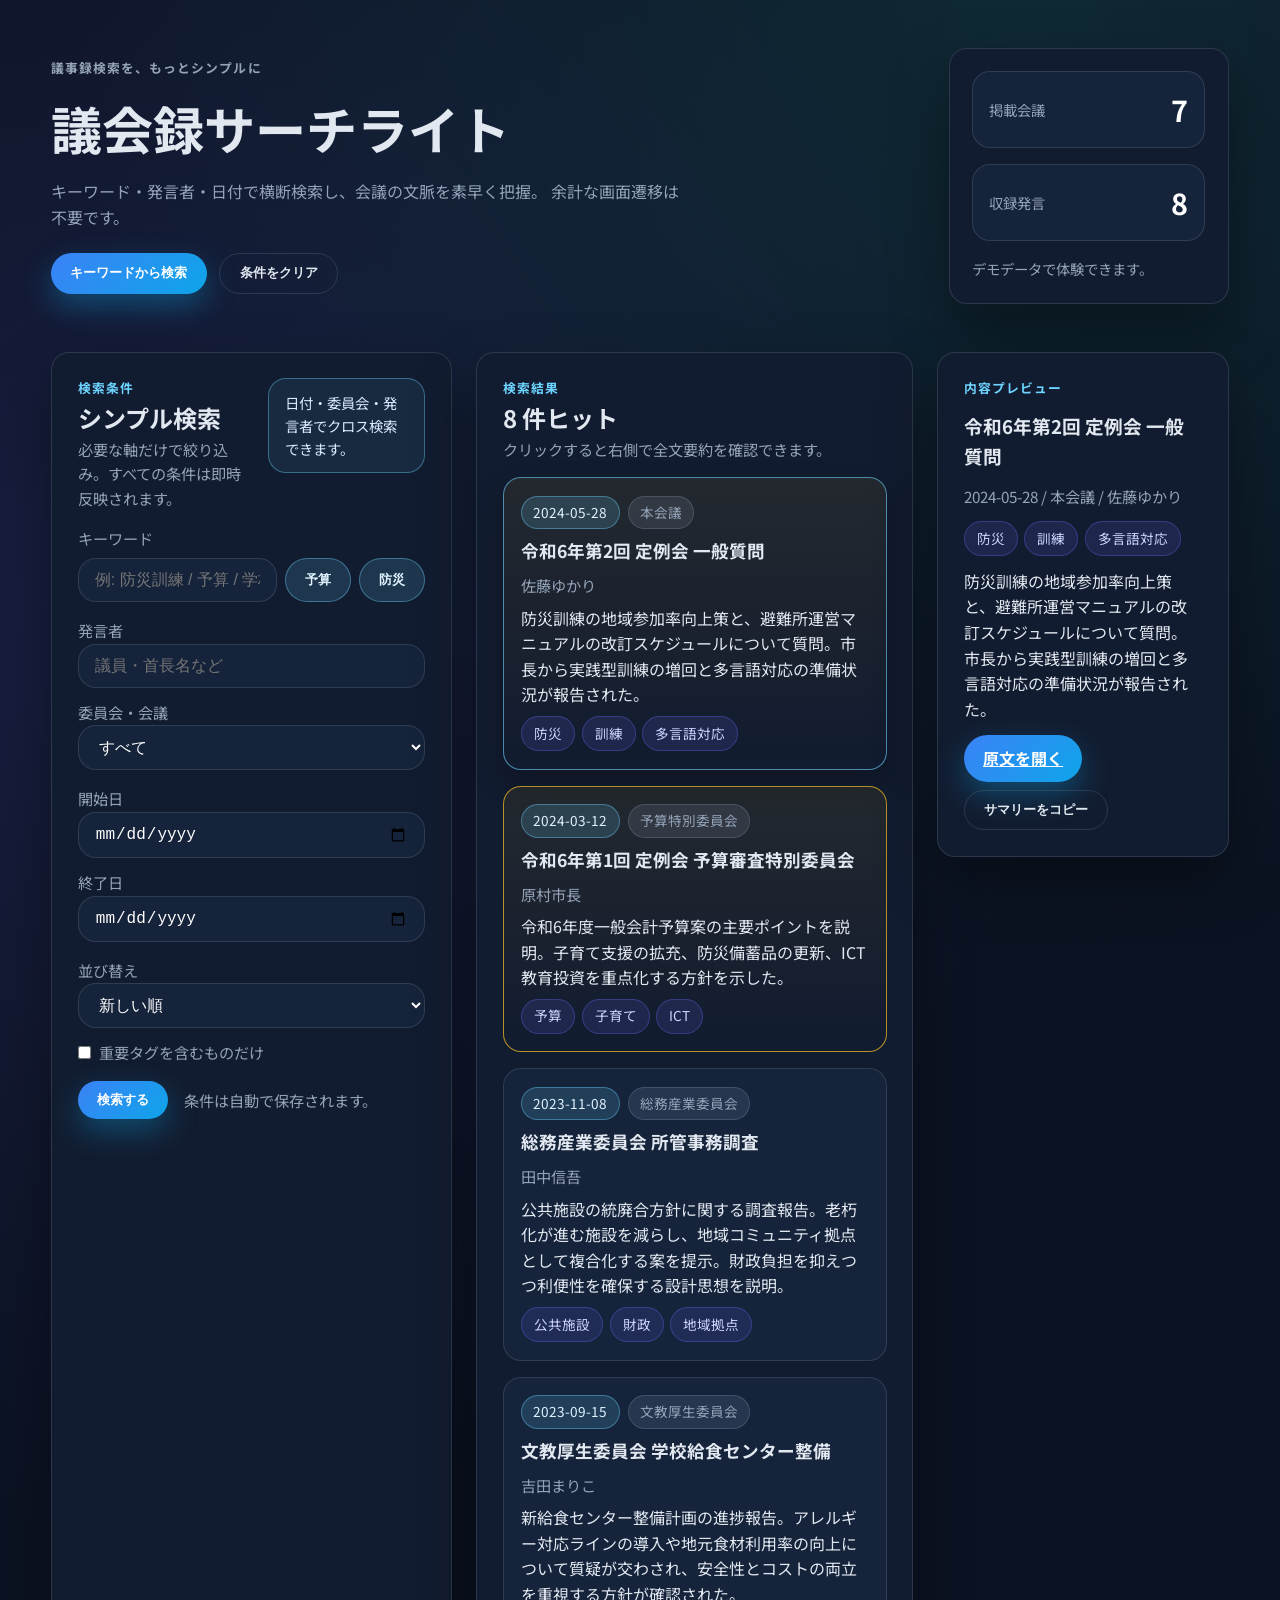
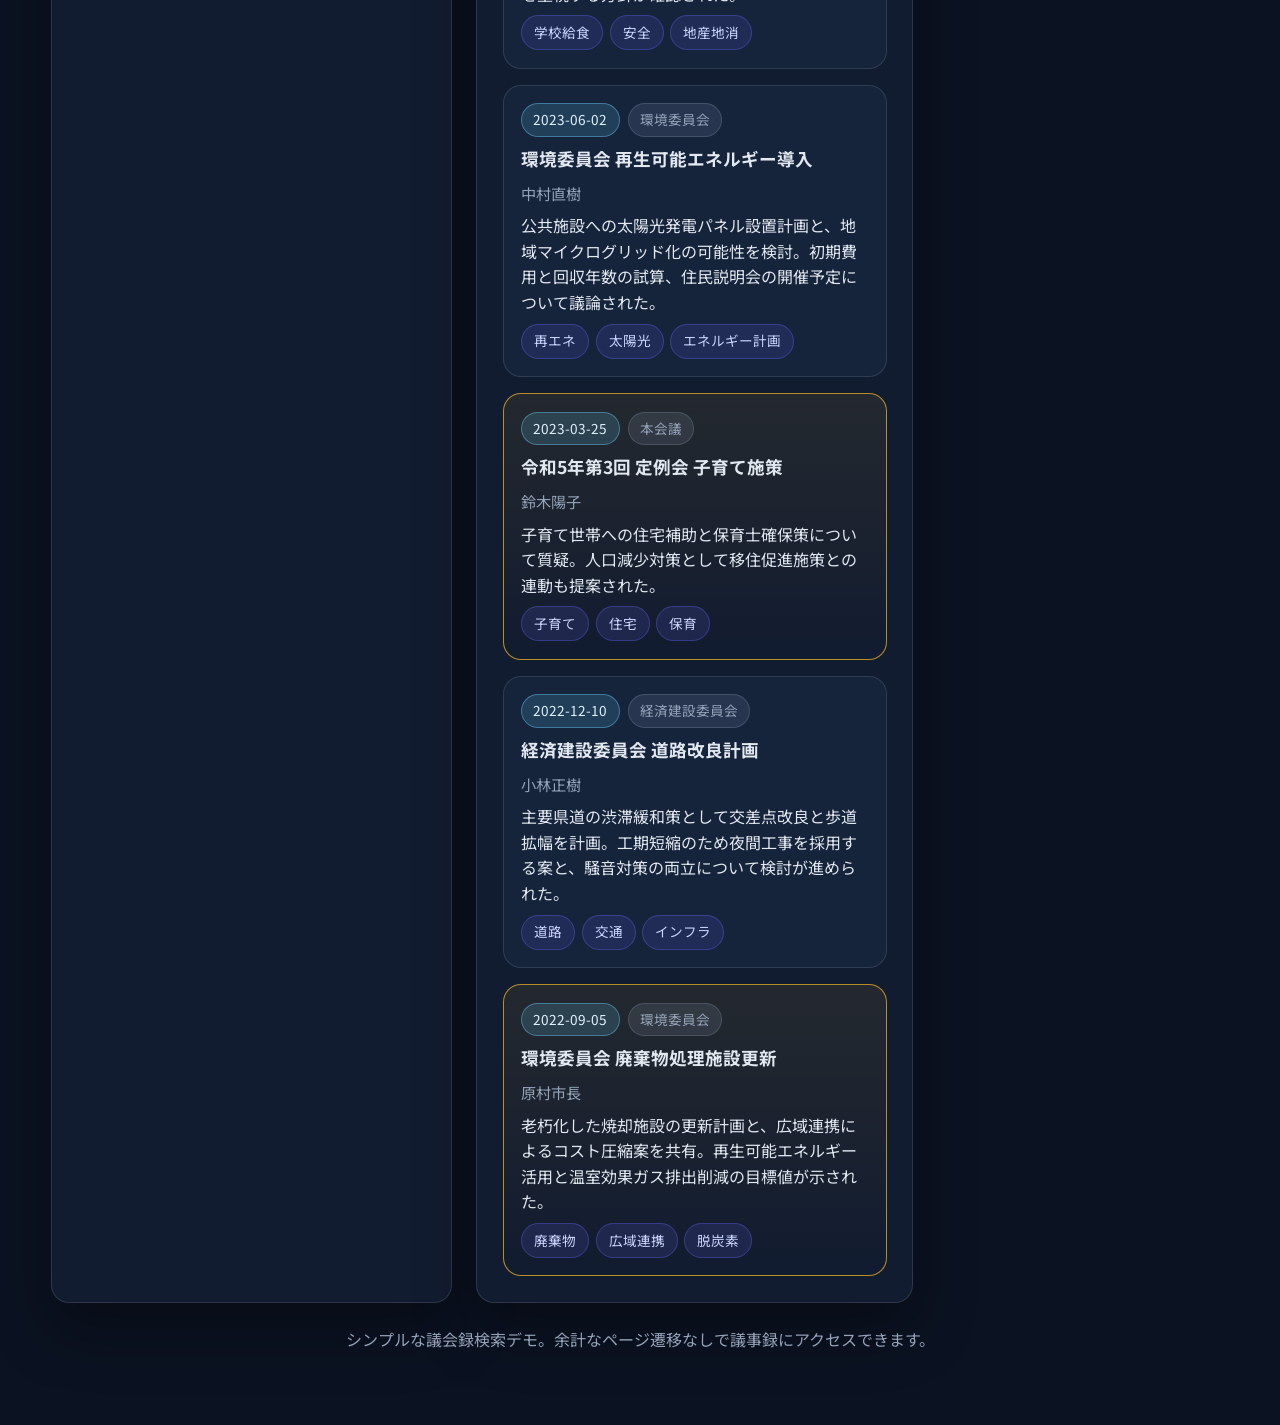
==== commit 5784cc22: "Create streamlined council record search demo" ====
--- a/index.html
+++ b/index.html
@@ -3,140 +3,146 @@
   <head>
     <meta charset="UTF-8" />
     <meta name="viewport" content="width=device-width, initial-scale=1.0" />
-    <title>Excel ビジュアル関数ビルダー</title>
+    <title>議会録サーチライト</title>
     <link rel="preconnect" href="https://fonts.googleapis.com" />
     <link rel="preconnect" href="https://fonts.gstatic.com" crossorigin />
     <link
-      href="https://fonts.googleapis.com/css2?family=Poppins:wght@300;400;500;600;700&display=swap"
+      href="https://fonts.googleapis.com/css2?family=Noto+Sans+JP:wght@400;500;700&display=swap"
       rel="stylesheet"
     />
     <link rel="stylesheet" href="style.css" />
   </head>
   <body>
-    <div class="background-glow"></div>
     <header class="hero">
-      <div class="hero__content">
-        <h1>Excel ビジュアル関数ビルダー</h1>
+      <div class="hero__text">
+        <p class="eyebrow">議事録検索を、もっとシンプルに</p>
+        <h1>議会録サーチライト</h1>
         <p>
-          ドラッグ&ドロップに近い直感操作で、Excel 関数を組み立てられるウェブアプリ。
-          オフィスワークをもっと創造的に。
+          キーワード・発言者・日付で横断検索し、会議の文脈を素早く把握。
+          余計な画面遷移は不要です。
         </p>
         <div class="hero__actions">
-          <button id="newFormulaBtn" class="btn primary">新しい式を作成</button>
-          <button id="tourBtn" class="btn ghost">クイックツアー</button>
+          <button class="btn primary" id="focusKeyword">キーワードから検索</button>
+          <button class="btn ghost" id="resetFilters">条件をクリア</button>
         </div>
       </div>
-      <div class="hero__visual">
-        <div class="orb orb--one"></div>
-        <div class="orb orb--two"></div>
-        <div class="orb orb--three"></div>
+      <div class="hero__panel">
+        <div class="stat">
+          <span class="stat__label">掲載会議</span>
+          <strong id="meetingCount">0</strong>
+        </div>
+        <div class="stat">
+          <span class="stat__label">収録発言</span>
+          <strong id="speechCount">0</strong>
+        </div>
+        <p class="hero__note">デモデータで体験できます。</p>
       </div>
     </header>
 
-    <main class="app">
-      <section class="panel panel--left">
-        <h2>関数ライブラリ</h2>
-        <p class="panel__subtitle">よく使う Excel 関数をカテゴリー別に収録</p>
-        <div id="functionList" class="function-list"></div>
+    <main class="layout">
+      <section class="search">
+        <header class="section-header">
+          <div>
+            <p class="eyebrow">検索条件</p>
+            <h2>シンプル検索</h2>
+            <p class="muted">必要な軸だけで絞り込み。すべての条件は即時反映されます。</p>
+          </div>
+          <div class="hint">日付・委員会・発言者でクロス検索できます。</div>
+        </header>
+
+        <form id="searchForm" class="search__form">
+          <label class="field">
+            <span>キーワード</span>
+            <div class="field__inline">
+              <input
+                type="text"
+                id="keyword"
+                name="keyword"
+                placeholder="例: 防災訓練 / 予算 / 学校"
+              />
+              <button class="btn secondary" type="button" id="quickBudget">予算</button>
+              <button class="btn secondary" type="button" id="quickSafety">防災</button>
+            </div>
+          </label>
+
+          <div class="field grid-2">
+            <label>
+              <span>発言者</span>
+              <input
+                type="text"
+                id="speaker"
+                name="speaker"
+                placeholder="議員・首長名など"
+              />
+            </label>
+            <label>
+              <span>委員会・会議</span>
+              <select id="committee" name="committee">
+                <option value="">すべて</option>
+              </select>
+            </label>
+          </div>
+
+          <div class="field grid-2">
+            <label>
+              <span>開始日</span>
+              <input type="date" id="dateFrom" name="dateFrom" />
+            </label>
+            <label>
+              <span>終了日</span>
+              <input type="date" id="dateTo" name="dateTo" />
+            </label>
+          </div>
+
+          <div class="field grid-2">
+            <label>
+              <span>並び替え</span>
+              <select id="sort" name="sort">
+                <option value="desc">新しい順</option>
+                <option value="asc">古い順</option>
+              </select>
+            </label>
+            <label class="checkbox">
+              <input type="checkbox" id="onlyHighlights" /> 重要タグを含むものだけ
+            </label>
+          </div>
+
+          <div class="action-row">
+            <button class="btn primary" type="submit">検索する</button>
+            <span class="muted">条件は自動で保存されます。</span>
+          </div>
+        </form>
       </section>
 
-      <section class="panel panel--center">
-        <div class="formula-header">
+      <section class="results">
+        <header class="section-header">
           <div>
-            <h2>フォーミュラキャンバス</h2>
-            <p class="panel__subtitle">
-              関数カードをクリックするとキャンバスに追加されます。式はリアルタイムでプレビューされます。
-            </p>
+            <p class="eyebrow">検索結果</p>
+            <h2><span id="resultCount">0</span> 件ヒット</h2>
+            <p class="muted">クリックすると右側で全文要約を確認できます。</p>
           </div>
-          <div class="formula-actions">
-            <button id="copyFormulaBtn" class="btn ghost">コピー</button>
-            <button id="clearFormulaBtn" class="btn ghost">クリア</button>
-          </div>
-        </div>
-        <div class="formula-display" id="formulaDisplay"></div>
-        <div class="formula-input">
-          <label for="formulaText">生成された Excel 形式の式</label>
-          <textarea id="formulaText" rows="4" spellcheck="false"></textarea>
-        </div>
-        <div class="hint-bar">
-          <span class="hint-bar__title">ヒント:</span>
-          <span id="hintText">関数カードを選択すると引数を入力するモーダルが開きます。</span>
-        </div>
+          <div class="chips" id="activeFilters"></div>
+        </header>
+
+        <div id="resultList" class="result-list"></div>
       </section>
 
-      <section class="panel panel--right">
-        <h2>データの下ごしらえ</h2>
-        <p class="panel__subtitle">
-          セル参照や演算子をクイック挿入したり、テンプレートを活用しましょう。
-        </p>
-        <div class="quick-actions">
-          <button class="btn secondary" data-insert="A1">A1</button>
-          <button class="btn secondary" data-insert="A1:A10">A1:A10</button>
-          <button class="btn secondary" data-insert=",">,</button>
-          <button class="btn secondary" data-insert="*">×</button>
-          <button class="btn secondary" data-insert="+">＋</button>
-          <button class="btn secondary" data-insert="-">−</button>
-          <button class="btn secondary" data-insert="/">÷</button>
-          <button class="btn secondary" data-insert="()">( )</button>
+      <aside class="detail" id="detailPanel">
+        <p class="eyebrow">内容プレビュー</p>
+        <h3 id="detailTitle">検索結果から発言を選択してください</h3>
+        <p class="muted" id="detailMeta"></p>
+        <div class="tag-row" id="detailTags"></div>
+        <p id="detailSummary" class="detail__summary"></p>
+        <div class="detail__actions">
+          <a id="detailLink" class="btn primary" href="#" target="_blank" rel="noopener">原文を開く</a>
+          <button class="btn ghost" id="copySummary">サマリーをコピー</button>
         </div>
-        <div class="preset-card">
-          <h3>テンプレート</h3>
-          <ul>
-            <li data-template="=IF(A1&gt;10,\"高い\",\"低い\")">閾値チェック</li>
-            <li data-template="=VLOOKUP(A2,参照表!A:B,2,FALSE)">VLOOKUP サンプル</li>
-            <li data-template="=SUMIF(A:A,\"完了\",B:B)">条件付き合計</li>
-          </ul>
-        </div>
-      </section>
+      </aside>
     </main>
 
-    <div id="functionModal" class="modal" aria-hidden="true">
-      <div class="modal__overlay" data-close="true"></div>
-      <div class="modal__content" role="dialog" aria-modal="true">
-        <header class="modal__header">
-          <div>
-            <h3 id="modalTitle"></h3>
-            <p id="modalDescription"></p>
-          </div>
-          <button class="modal__close" data-close="true">×</button>
-        </header>
-        <form id="functionForm" class="modal__body"></form>
-        <footer class="modal__footer">
-          <button type="button" class="btn ghost" data-close="true">キャンセル</button>
-          <button type="submit" class="btn primary">キャンバスに追加</button>
-        </footer>
-      </div>
-    </div>
-
-    <div id="tourPopover" class="tour-popover" hidden>
-      <div class="tour-popover__body">
-        <h3>クイックツアー</h3>
-        <ol>
-          <li>左側の関数カードから目的の関数を選択</li>
-          <li>モーダルで引数を入力しキャンバスに追加</li>
-          <li>右側のショートカットを使ってセル参照や演算子を挿入</li>
-        </ol>
-      </div>
-      <button class="tour-popover__close">了解！</button>
-    </div>
-
-    <template id="functionCardTemplate">
-      <article class="function-card">
-        <div class="function-card__icon"></div>
-        <div class="function-card__body">
-          <div class="function-card__header">
-            <h3 class="function-card__title"></h3>
-            <span class="function-card__category"></span>
-          </div>
-          <p class="function-card__description"></p>
-          <button class="function-card__cta">キャンバスに追加</button>
-        </div>
-      </article>
-    </template>
-
-    <template id="formulaChipTemplate">
-      <span class="formula-chip"></span>
-    </template>
+    <footer class="footer">
+      <p>シンプルな議会録検索デモ。余計なページ遷移なしで議事録にアクセスできます。</p>
+    </footer>
 
     <script src="script.js" defer></script>
   </body>
--- a/style.css
+++ b/style.css
@@ -1,18 +1,19 @@
 :root {
   color-scheme: light;
-  --bg-gradient: linear-gradient(135deg, #0f172a, #1e293b 45%, #4338ca 100%);
-  --accent: #8b5cf6;
-  --accent-strong: #6366f1;
-  --surface: rgba(15, 23, 42, 0.65);
-  --surface-light: rgba(148, 163, 184, 0.12);
-  --surface-strong: rgba(15, 23, 42, 0.92);
-  --text: #f8fafc;
-  --text-muted: #cbd5f5;
+  --bg: #0b1221;
+  --surface: #0f172a;
+  --panel: #121c30;
+  --card: #15233b;
+  --accent: #6dd3ff;
+  --accent-strong: #3b82f6;
+  --text: #e2e8f0;
+  --muted: #94a3b8;
   --border: rgba(148, 163, 184, 0.2);
-  --chip-bg: rgba(99, 102, 241, 0.08);
-  --shadow-soft: 0 20px 45px rgba(15, 23, 42, 0.35);
+  --shadow: 0 25px 60px rgba(0, 0, 0, 0.35);
+  --radius: 18px;
   --transition: all 0.25s ease;
-  font-family: "Poppins", "Hiragino Sans", "Yu Gothic", sans-serif;
+  font-family: "Noto Sans JP", system-ui, -apple-system, BlinkMacSystemFont,
+    "Segoe UI", sans-serif;
 }
 
 * {
@@ -22,571 +23,365 @@
 }
 
 body {
+  background: radial-gradient(circle at 10% 20%, rgba(99, 102, 241, 0.15), transparent 35%),
+    radial-gradient(circle at 80% 0%, rgba(45, 212, 191, 0.12), transparent 30%),
+    var(--bg);
+  color: var(--text);
   min-height: 100vh;
-  background: var(--bg-gradient);
-  color: var(--text);
   line-height: 1.6;
-  position: relative;
-  overflow-x: hidden;
-}
-
-.background-glow {
-  position: fixed;
-  inset: 0;
-  background: radial-gradient(
-    circle at top right,
-    rgba(99, 102, 241, 0.25),
-    transparent 45%
-  );
-  pointer-events: none;
-  z-index: -1;
+  padding-bottom: 3rem;
 }
 
 .hero {
   display: grid;
-  grid-template-columns: minmax(0, 1fr) 320px;
-  gap: 3rem;
-  padding: 4rem clamp(2rem, 5vw, 6rem);
+  grid-template-columns: minmax(0, 1fr) 280px;
+  gap: 2rem;
+  padding: 3rem clamp(1.5rem, 4vw, 4rem);
   align-items: center;
 }
 
-.hero__content h1 {
-  font-size: clamp(2.6rem, 4vw, 3.6rem);
+.hero__text h1 {
+  font-size: clamp(2.2rem, 5vw, 3.2rem);
+  margin: 0.6rem 0;
+}
+
+.hero__text p {
+  color: var(--muted);
+  max-width: 40rem;
+}
+
+.hero__actions {
+  display: flex;
+  gap: 0.8rem;
+  margin-top: 1.4rem;
+  flex-wrap: wrap;
+}
+
+.hero__panel {
+  background: var(--panel);
+  border: 1px solid var(--border);
+  border-radius: var(--radius);
+  padding: 1.4rem;
+  box-shadow: var(--shadow);
+  display: grid;
+  gap: 1rem;
+}
+
+.stat {
+  display: flex;
+  justify-content: space-between;
+  align-items: center;
+  background: var(--card);
+  border: 1px solid var(--border);
+  border-radius: var(--radius);
+  padding: 0.9rem 1rem;
+}
+
+.stat__label {
+  color: var(--muted);
+  font-size: 0.9rem;
+}
+
+.hero__panel strong {
+  font-size: 1.8rem;
+  color: #fff;
+}
+
+.hero__note {
+  color: var(--muted);
+  font-size: 0.9rem;
+}
+
+.layout {
+  display: grid;
+  grid-template-columns: 1.1fr 1.2fr 0.8fr;
+  gap: 1.5rem;
+  padding: 0 clamp(1.5rem, 4vw, 4rem);
+}
+
+.search,
+.results,
+.detail {
+  background: var(--panel);
+  border: 1px solid var(--border);
+  border-radius: var(--radius);
+  padding: 1.6rem;
+  box-shadow: var(--shadow);
+}
+
+.section-header {
+  display: flex;
+  justify-content: space-between;
+  gap: 1rem;
+  align-items: flex-start;
+  margin-bottom: 1rem;
+}
+
+.eyebrow {
+  color: var(--accent);
+  text-transform: uppercase;
+  letter-spacing: 0.08em;
   font-weight: 700;
-  margin-bottom: 1rem;
-}
-
-.hero__content p {
-  font-size: 1.1rem;
-  color: var(--text-muted);
-  max-width: 36rem;
-  margin-bottom: 2rem;
-}
-
-.hero__actions {
-  display: flex;
-  gap: 1rem;
-  flex-wrap: wrap;
-}
-
-.hero__visual {
-  position: relative;
-  height: 260px;
-}
-
-.orb {
-  position: absolute;
-  border-radius: 50%;
-  background: radial-gradient(circle, rgba(79, 70, 229, 0.9), rgba(30, 64, 175, 0.15));
-  filter: blur(0.5px);
-  opacity: 0.9;
-  animation: float 8s ease-in-out infinite;
-}
-
-.orb--one {
-  width: 160px;
-  height: 160px;
-  top: 20px;
-  right: 40px;
-}
-
-.orb--two {
-  width: 120px;
-  height: 120px;
-  top: 90px;
-  right: 180px;
-  animation-delay: 1.5s;
-}
-
-.orb--three {
-  width: 90px;
-  height: 90px;
-  bottom: 10px;
-  right: 90px;
-  animation-delay: 0.5s;
-}
-
-@keyframes float {
-  0%,
-  100% {
-    transform: translateY(0) scale(1);
-  }
-  50% {
-    transform: translateY(-14px) scale(1.05);
-  }
-}
-
-.app {
-  display: grid;
-  grid-template-columns: 280px minmax(0, 1fr) 260px;
-  gap: 2rem;
-  padding: 0 clamp(2rem, 5vw, 6rem) 4rem;
-}
-
-.panel {
-  background: var(--surface);
-  border: 1px solid var(--border);
-  border-radius: 24px;
-  padding: 1.8rem;
-  box-shadow: var(--shadow-soft);
-  backdrop-filter: blur(16px);
-  display: flex;
-  flex-direction: column;
-  gap: 1.2rem;
-}
-
-.panel h2 {
-  font-size: 1.4rem;
-  font-weight: 600;
-}
-
-.panel__subtitle {
+  font-size: 0.8rem;
+}
+
+.muted {
+  color: var(--muted);
   font-size: 0.95rem;
-  color: var(--text-muted);
+}
+
+.hint {
+  background: rgba(109, 211, 255, 0.08);
+  border: 1px solid rgba(109, 211, 255, 0.4);
+  color: #dbeafe;
+  padding: 0.75rem 1rem;
+  border-radius: var(--radius);
+  font-size: 0.9rem;
+}
+
+.search__form {
+  display: grid;
+  gap: 1rem;
+}
+
+.field {
+  display: grid;
+  gap: 0.5rem;
+}
+
+.field span,
+.checkbox {
+  color: var(--muted);
+  font-size: 0.95rem;
+}
+
+.field__inline {
+  display: grid;
+  grid-template-columns: 1fr auto auto;
+  gap: 0.5rem;
+}
+
+input,
+select {
+  background: var(--card);
+  border: 1px solid var(--border);
+  border-radius: var(--radius);
+  color: #fff;
+  padding: 0.75rem 1rem;
+  font-size: 1rem;
+  width: 100%;
+}
+
+input:focus,
+select:focus {
+  outline: 2px solid rgba(109, 211, 255, 0.6);
+}
+
+.grid-2 {
+  display: grid;
+  grid-template-columns: repeat(auto-fit, minmax(220px, 1fr));
+  gap: 0.75rem;
 }
 
 .btn {
   border: none;
   border-radius: 999px;
-  padding: 0.65rem 1.6rem;
-  font-size: 0.95rem;
-  font-weight: 500;
+  padding: 0.65rem 1.2rem;
+  font-weight: 700;
   cursor: pointer;
   transition: var(--transition);
+  color: #0b1221;
 }
 
 .btn.primary {
-  background: linear-gradient(135deg, #8b5cf6, #6366f1);
+  background: linear-gradient(135deg, var(--accent-strong), #0ea5e9);
   color: #fff;
-  box-shadow: 0 10px 25px rgba(99, 102, 241, 0.4);
-}
-
-.btn.primary:hover {
-  transform: translateY(-1px);
-  box-shadow: 0 15px 35px rgba(99, 102, 241, 0.5);
+  box-shadow: 0 12px 30px rgba(14, 165, 233, 0.35);
 }
 
 .btn.secondary {
-  background: rgba(148, 163, 184, 0.18);
-  color: #e2e8f0;
-}
-
-.btn.secondary:hover {
-  background: rgba(148, 163, 184, 0.28);
+  background: rgba(109, 211, 255, 0.15);
+  color: #e0f2fe;
+  border: 1px solid rgba(109, 211, 255, 0.4);
 }
 
 .btn.ghost {
   background: transparent;
-  color: var(--text-muted);
-  border: 1px solid rgba(148, 163, 184, 0.3);
-}
-
-.btn.ghost:hover {
-  color: #fff;
-  border-color: rgba(148, 163, 184, 0.5);
-}
-
-.function-list {
-  display: grid;
-  grid-template-columns: 1fr;
-  gap: 1rem;
-  overflow-y: auto;
-  max-height: 560px;
-  padding-right: 0.3rem;
-}
-
-.function-card {
-  display: grid;
-  grid-template-columns: 64px 1fr;
-  gap: 1.2rem;
-  padding: 1.2rem;
-  border-radius: 18px;
-  background: var(--surface-light);
-  border: 1px solid transparent;
-  transition: var(--transition);
-}
-
-.function-card:hover {
-  border-color: rgba(99, 102, 241, 0.4);
-  transform: translateY(-4px);
-}
-
-.function-card__icon {
-  width: 64px;
-  height: 64px;
-  border-radius: 18px;
-  background: rgba(99, 102, 241, 0.2);
-  display: grid;
-  place-items: center;
-  font-size: 1.6rem;
-  color: #c7d2fe;
-}
-
-.function-card__title {
-  font-size: 1.1rem;
-  font-weight: 600;
-}
-
-.function-card__category {
-  font-size: 0.75rem;
-  font-weight: 500;
-  text-transform: uppercase;
-  letter-spacing: 0.08em;
-  color: rgba(191, 219, 254, 0.7);
-}
-
-.function-card__description {
-  font-size: 0.9rem;
-  color: var(--text-muted);
-  margin: 0.4rem 0 0.8rem;
-}
-
-.gradient--violet .function-card__icon {
-  background: radial-gradient(circle, rgba(139, 92, 246, 0.55), rgba(99, 102, 241, 0.2));
-}
-
-.gradient--green .function-card__icon {
-  background: radial-gradient(circle, rgba(34, 197, 94, 0.45), rgba(5, 150, 105, 0.2));
-}
-
-.gradient--pink .function-card__icon {
-  background: radial-gradient(circle, rgba(244, 114, 182, 0.55), rgba(219, 39, 119, 0.2));
-}
-
-.gradient--blue .function-card__icon {
-  background: radial-gradient(circle, rgba(96, 165, 250, 0.55), rgba(59, 130, 246, 0.2));
-}
-
-.gradient--cyan .function-card__icon {
-  background: radial-gradient(circle, rgba(34, 211, 238, 0.55), rgba(14, 165, 233, 0.2));
-}
-
-.function-card__cta {
-  background: rgba(99, 102, 241, 0.22);
-  border: none;
-  color: #e0e7ff;
-  padding: 0.45rem 1.1rem;
-  border-radius: 999px;
-  font-size: 0.85rem;
-  font-weight: 500;
+  border: 1px solid var(--border);
+  color: #e2e8f0;
+}
+
+.btn:hover {
+  transform: translateY(-1px);
+  opacity: 0.95;
+}
+
+.checkbox {
+  display: flex;
+  align-items: center;
+  gap: 0.5rem;
+}
+
+.checkbox input {
+  width: auto;
+}
+
+.action-row {
+  display: flex;
+  align-items: center;
+  gap: 1rem;
+}
+
+.result-list {
+  display: grid;
+  gap: 1rem;
+}
+
+.result-card {
+  background: var(--card);
+  border: 1px solid var(--border);
+  border-radius: var(--radius);
+  padding: 1.1rem;
+  display: grid;
+  gap: 0.5rem;
   cursor: pointer;
   transition: var(--transition);
 }
 
-.function-card__cta:hover {
-  background: rgba(99, 102, 241, 0.36);
-}
-
-.formula-header {
-  display: flex;
-  justify-content: space-between;
-  align-items: flex-start;
-  gap: 1rem;
-}
-
-.formula-display {
-  min-height: 140px;
-  border-radius: 20px;
-  background: var(--surface-light);
-  border: 1px dashed rgba(148, 163, 184, 0.35);
-  padding: 1.2rem;
+.result-card__meta {
+  display: flex;
+  gap: 0.5rem;
+}
+
+.result-card h3 {
+  font-size: 1.1rem;
+}
+
+.summary {
+  color: var(--text);
+}
+
+.result-card:hover,
+.result-card.active {
+  border-color: rgba(109, 211, 255, 0.6);
+  box-shadow: 0 15px 30px rgba(0, 0, 0, 0.25);
+}
+
+.result-card--highlight {
+  border-color: rgba(251, 191, 36, 0.7);
+  background: linear-gradient(180deg, rgba(251, 191, 36, 0.08), transparent);
+}
+
+.pill {
+  padding: 0.3rem 0.7rem;
+  border-radius: 999px;
+  background: rgba(109, 211, 255, 0.16);
+  color: #e0f2fe;
+  font-size: 0.85rem;
+  border: 1px solid rgba(109, 211, 255, 0.4);
+}
+
+.pill--subtle {
+  background: rgba(148, 163, 184, 0.15);
+  color: var(--muted);
+  border-color: rgba(148, 163, 184, 0.25);
+}
+
+.tag-row {
   display: flex;
   flex-wrap: wrap;
-  gap: 0.6rem;
-  align-content: flex-start;
-  transition: var(--transition);
-}
-
-.formula-display.empty::before {
-  content: "ここに式が表示されます";
-  color: rgba(203, 213, 225, 0.55);
-  font-size: 0.9rem;
-}
-
-.formula-chip {
-  background: var(--chip-bg);
-  border-radius: 12px;
-  padding: 0.4rem 0.75rem;
-  color: #e0e7ff;
-  font-size: 0.9rem;
-  display: inline-flex;
-  align-items: center;
   gap: 0.4rem;
-  border: 1px solid rgba(99, 102, 241, 0.25);
-}
-
-.formula-chip[data-type="operator"] {
-  background: rgba(79, 70, 229, 0.35);
+}
+
+.tag {
+  background: rgba(99, 102, 241, 0.15);
+  color: #cbd5ff;
+  border-radius: 999px;
+  padding: 0.35rem 0.75rem;
+  font-size: 0.85rem;
+  border: 1px solid rgba(99, 102, 241, 0.35);
+}
+
+.chips {
+  display: flex;
+  flex-wrap: wrap;
+  gap: 0.4rem;
+}
+
+.chip {
+  background: rgba(109, 211, 255, 0.12);
+  color: #e0f2fe;
+  border: 1px solid rgba(109, 211, 255, 0.35);
+  border-radius: 999px;
+  padding: 0.35rem 0.75rem;
+  font-size: 0.85rem;
+}
+
+.detail {
+  display: grid;
+  gap: 0.8rem;
+  position: sticky;
+  top: 1rem;
+  height: fit-content;
+}
+
+.detail__summary {
+  line-height: 1.6;
+}
+
+.detail__actions {
+  display: flex;
+  gap: 0.5rem;
+  flex-wrap: wrap;
+}
+
+.footer {
+  padding: 1.5rem clamp(1.5rem, 4vw, 4rem);
+  color: var(--muted);
+  text-align: center;
+}
+
+.empty {
+  text-align: center;
+  color: var(--muted);
+  padding: 1rem;
+  background: var(--card);
+  border-radius: var(--radius);
+  border: 1px dashed var(--border);
+}
+
+mark {
+  background: rgba(109, 211, 255, 0.3);
   color: #fff;
-}
-
-.formula-chip[data-type="function"] {
-  background: rgba(129, 140, 248, 0.35);
-}
-
-.formula-input {
-  display: grid;
-  gap: 0.6rem;
-}
-
-.formula-input label {
-  font-size: 0.85rem;
-  color: var(--text-muted);
-}
-
-textarea {
-  width: 100%;
-  border-radius: 18px;
-  border: 1px solid rgba(148, 163, 184, 0.35);
-  background: rgba(15, 23, 42, 0.6);
-  color: #f8fafc;
-  padding: 1rem 1.2rem;
-  font-size: 0.95rem;
-  resize: vertical;
-  min-height: 120px;
-  transition: var(--transition);
-}
-
-textarea:focus {
-  outline: 2px solid rgba(99, 102, 241, 0.45);
-  border-color: transparent;
-}
-
-.hint-bar {
-  border-radius: 16px;
-  padding: 0.75rem 1rem;
-  background: rgba(148, 163, 184, 0.16);
-  color: rgba(226, 232, 240, 0.9);
-  display: flex;
-  gap: 0.5rem;
-  align-items: center;
-  font-size: 0.9rem;
-}
-
-.hint-bar__title {
-  font-weight: 600;
-  color: #e0e7ff;
-}
-
-.quick-actions {
-  display: grid;
-  grid-template-columns: repeat(2, minmax(0, 1fr));
-  gap: 0.7rem;
-}
-
-.preset-card {
-  border-radius: 18px;
-  background: rgba(99, 102, 241, 0.12);
-  padding: 1rem 1.2rem;
-  border: 1px solid rgba(99, 102, 241, 0.22);
-}
-
-.preset-card h3 {
-  font-size: 1rem;
-  margin-bottom: 0.6rem;
-}
-
-.preset-card ul {
-  display: grid;
-  gap: 0.5rem;
-  list-style: none;
-}
-
-.preset-card li {
-  background: rgba(99, 102, 241, 0.18);
-  padding: 0.55rem 0.75rem;
-  border-radius: 12px;
-  font-size: 0.85rem;
-  cursor: pointer;
-  transition: var(--transition);
-}
-
-.preset-card li:hover {
-  background: rgba(129, 140, 248, 0.3);
-}
-
-.modal {
-  position: fixed;
-  inset: 0;
-  display: grid;
-  place-items: center;
-  opacity: 0;
-  pointer-events: none;
-  transition: var(--transition);
-  z-index: 10;
-}
-
-.modal[aria-hidden="false"] {
-  opacity: 1;
-  pointer-events: auto;
-}
-
-.modal__overlay {
-  position: absolute;
-  inset: 0;
-  background: rgba(15, 23, 42, 0.6);
-  backdrop-filter: blur(4px);
-}
-
-.modal__content {
-  position: relative;
-  background: var(--surface-strong);
-  border-radius: 28px;
-  padding: 2rem;
-  width: min(520px, calc(100vw - 2rem));
-  max-height: calc(100vh - 4rem);
-  display: grid;
-  gap: 1.6rem;
-  border: 1px solid rgba(148, 163, 184, 0.35);
-  box-shadow: 0 30px 60px rgba(15, 23, 42, 0.45);
-}
-
-.modal__header {
-  display: flex;
-  justify-content: space-between;
-  align-items: flex-start;
-  gap: 1rem;
-}
-
-.modal__close {
-  background: rgba(148, 163, 184, 0.15);
-  border: none;
-  border-radius: 50%;
-  width: 40px;
-  height: 40px;
-  color: #e2e8f0;
-  font-size: 1.5rem;
-  cursor: pointer;
-}
-
-.modal__body {
-  display: grid;
-  gap: 1rem;
-  overflow-y: auto;
-  padding-right: 0.3rem;
-}
-
-.form-field {
-  display: grid;
-  gap: 0.35rem;
-}
-
-.form-field label {
-  font-size: 0.85rem;
-  color: var(--text-muted);
-}
-
-.form-field input,
-.form-field textarea {
-  width: 100%;
-  border-radius: 12px;
-  border: 1px solid rgba(148, 163, 184, 0.35);
-  background: rgba(15, 23, 42, 0.7);
-  color: #f8fafc;
-  padding: 0.7rem 0.9rem;
-  font-size: 0.95rem;
-}
-
-.form-field small {
-  font-size: 0.75rem;
-  color: rgba(203, 213, 225, 0.8);
-}
-
-.modal__footer {
-  display: flex;
-  justify-content: flex-end;
-  gap: 0.8rem;
-}
-
-.tour-popover {
-  position: fixed;
-  top: 120px;
-  right: clamp(2rem, 5vw, 6rem);
-  background: rgba(15, 23, 42, 0.86);
-  border-radius: 18px;
-  padding: 1.6rem;
-  box-shadow: 0 25px 45px rgba(15, 23, 42, 0.45);
-  border: 1px solid rgba(148, 163, 184, 0.35);
-  display: grid;
-  gap: 1rem;
-  z-index: 20;
-}
-
-.tour-popover h3 {
-  font-size: 1rem;
-}
-
-.tour-popover ol {
-  padding-left: 1.1rem;
-  display: grid;
-  gap: 0.4rem;
-  font-size: 0.9rem;
-  color: var(--text-muted);
-}
-
-.tour-popover__close {
-  justify-self: end;
-  background: transparent;
-  border: none;
-  color: #a5b4fc;
-  cursor: pointer;
-  font-size: 0.85rem;
-}
-
-@media (max-width: 1200px) {
-  .app {
-    grid-template-columns: minmax(0, 1fr);
-  }
-
-  .panel--left,
-  .panel--right {
-    order: -1;
-  }
-
-  .function-list {
-    max-height: none;
-  }
-}
-
-@media (max-width: 768px) {
+  padding: 0 0.15rem;
+  border-radius: 4px;
+}
+
+@media (max-width: 1100px) {
+  .layout {
+    grid-template-columns: 1fr;
+  }
+
+  .detail {
+    position: static;
+  }
+
   .hero {
-    grid-template-columns: minmax(0, 1fr);
-    text-align: center;
-  }
-
-  .hero__visual {
-    display: none;
-  }
-
-  .hero__actions {
-    justify-content: center;
-  }
-
-  .panel {
-    padding: 1.4rem;
-  }
-
-  .formula-actions {
-    width: 100%;
-    display: flex;
-    justify-content: flex-end;
-  }
-}
-
-@media (max-width: 520px) {
-  body {
-    font-size: 0.95rem;
-  }
-
-  .app {
-    padding: 0 1rem 3rem;
-  }
-
-  .panel {
-    border-radius: 20px;
-  }
-
-  textarea {
-    font-size: 0.85rem;
-  }
-}
+    grid-template-columns: 1fr;
+  }
+}
+
+@media (max-width: 640px) {
+  .field__inline {
+    grid-template-columns: 1fr;
+  }
+
+  .action-row {
+    flex-direction: column;
+    align-items: flex-start;
+  }
+
+  .section-header {
+    flex-direction: column;
+  }
+}
